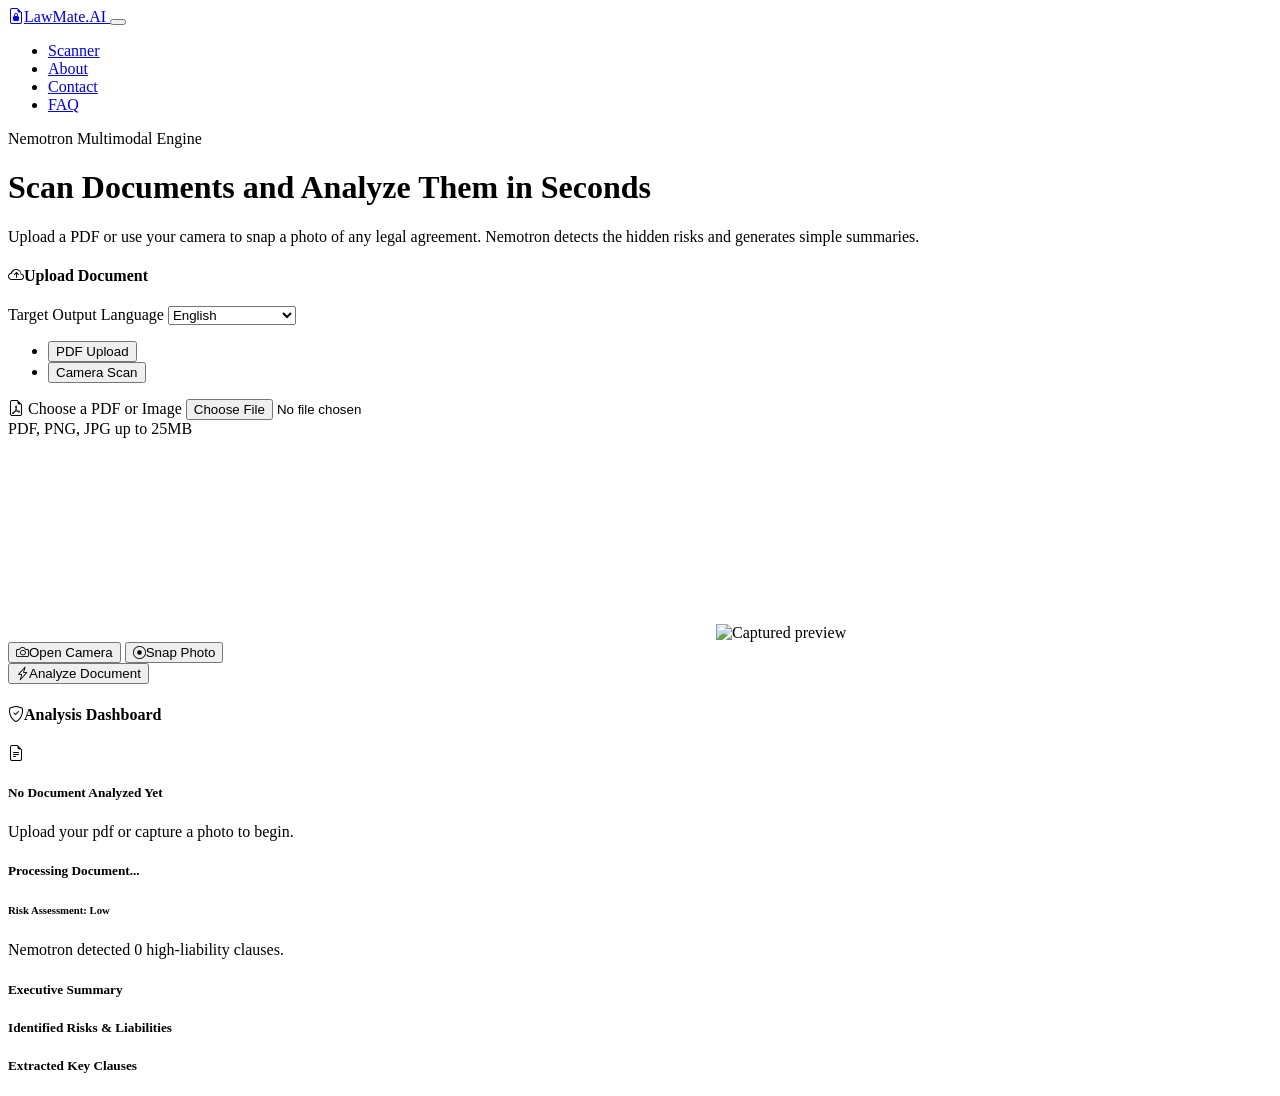
==== index.html @ ea6164fe "Create index.html" ====
<!DOCTYPE html>
<html lang="en">
    <head>
        <meta charset="utf-8" />
        <meta name="viewport" content="width=device-width, initial-scale=1, shrink-to-fit=no" />
        <meta name="description" content="Legal Document Scanner and Analyser" />
        <title>LawMate.AI</title>
        <link rel="icon" type="image/x-icon" href="assets/favicon.ico" />
        <link href="https://cdn.jsdelivr.net/npm/bootstrap-icons@1.11.0/font/bootstrap-icons.css" rel="stylesheet" />
        <link href="css/styles.css" rel="stylesheet" />
    </head>
    <body class="d-flex flex-column h-100 bg-light">
        <main class="flex-shrink-0">
            <!-- Navigation-->
            <nav class="navbar navbar-expand-lg navbar-dark bg-black shadow-sm">
                <div class="container px-4 px-lg-5">
                    <a class="navbar-brand fw-bold" href="index.html">
                        <i class="bi bi-file-earmark-lock2 text-primary me-2"></i>LawMate.AI
                    </a>
                    <button class="navbar-toggler" type="button" data-bs-toggle="collapse" data-bs-target="#navbarSupportedContent" aria-controls="navbarSupportedContent" aria-expanded="false" aria-label="Toggle navigation">
                        <span class="navbar-toggler-icon"></span>
                    </button>
                    <div class="collapse navbar-collapse" id="navbarSupportedContent">
                        <ul class="navbar-nav ms-auto mb-2 mb-lg-0">
                            <li class="nav-item"><a class="nav-link active" href="index.html">Scanner</a></li>
                            <li class="nav-item"><a class="nav-link" href="about.html">About</a></li>
                            <li class="nav-item"><a class="nav-link" href="contact.html">Contact</a></li>
                            <li class="nav-item"><a class="nav-link" href="faq.html">FAQ</a></li>
                        </ul>
                    </div>
                </div>
            </nav>

            <!-- Header-->
            <header class="bg-black py-5 text-white">
                <div class="container px-4 px-lg-5">
                    <div class="row gx-5 align-items-center justify-content-center">
                        <div class="col-lg-8 text-center">
                            <span class="badge bg-primary px-3 py-2 rounded-pill mb-3 text-dark fw-bold">Nemotron Multimodal Engine</span>
                            <h1 class="display-5 fw-bolder mb-3">Scan Documents and Analyze Them in Seconds</h1>
                            <p class="lead text-white-50 mb-4">Upload a PDF or use your camera to snap a photo of any legal agreement. Nemotron detects the hidden risks and generates simple summaries.</p>
                        </div>
                    </div>
                </div>
            </header>

            <!-- Scanner Workstation Section-->
            <section class="py-5" id="scanner-section">
                <div class="container px-4 px-lg-5">
                    <div class="row g-4">
                        <!-- Left Column: Input Form -->
                        <div class="col-lg-5">
                            <div class="card border-0 shadow-sm rounded-4 p-4 h-100">
                                <h4 class="fw-bold mb-3"><i class="bi bi-cloud-arrow-up text-primary me-2"></i>Upload Document</h4>

                                <form id="documentForm">
                                    <!-- Language Picker -->
                                    <div class="mb-3">
                                        <label for="languageSelect" class="form-label fw-semibold">Target Output Language</label>
                                        <select class="form-select" id="languageSelect">
                                            <option value="en" selected>English</option>
                                            <option value="hi">हिंदी (Hindi)</option>
                                            <option value="fr">Français (French)</option>
                                        </select>
                                    </div>

                                    <!-- Upload Options Tabs -->
                                    <ul class="nav nav-pills nav-fill mb-3" id="inputTab" role="tablist">
                                        <li class="nav-item" role="presentation">
                                            <button class="nav-link active py-2" id="pdf-tab" data-bs-toggle="tab" data-bs-target="#pdf-tab-pane" type="button" role="tab">PDF Upload</button>
                                        </li>
                                        <li class="nav-item" role="presentation">
                                            <button class="nav-link py-2" id="camera-tab" data-bs-toggle="tab" data-bs-target="#camera-tab-pane" type="button" role="tab">Camera Scan</button>
                                        </li>
                                    </ul>

                                    <div class="tab-content" id="inputTabContent">
                                        <!-- PDF Pane -->
                                        <div class="tab-pane fade show active" id="pdf-tab-pane" role="tabpanel">
                                            <div class="p-4 border border-2 border-dashed rounded-3 text-center mb-3">
                                                <i class="bi bi-file-earmark-pdf fs-1 text-muted"></i>
                                                <label class="form-label d-block mt-2 mb-1 fw-bold" for="fileInput">Choose a PDF or Image</label>
                                                <input class="form-control" type="file" id="fileInput" accept="application/pdf,image/*" />
                                                <div class="form-text">PDF, PNG, JPG up to 25MB</div>
                                            </div>
                                        </div>

                                        <!-- Camera Pane Made Using Gemini -->
                                        <div class="tab-pane fade text-center" id="camera-tab-pane" role="tabpanel">
                                            <video id="cameraStream" class="w-100 rounded-3 bg-dark mb-2 d-none" autoplay playsinline style="height: 200px; object-fit: cover;"></video>
                                            <canvas id="cameraCanvas" class="d-none"></canvas>
                                            <img id="capturedImage" class="img-fluid rounded-3 mb-2 d-none" style="max-height: 200px;" alt="Captured preview" />
                                            <div class="d-flex gap-2 justify-content-center mb-3">
                                                <button type="button" class="btn btn-sm btn-outline-dark" id="btnStartCamera">
                                                    <i class="bi bi-camera me-1"></i>Open Camera
                                                </button>
                                                <button type="button" class="btn btn-sm btn-primary d-none" id="btnCapturePhoto">
                                                    <i class="bi bi-record-circle me-1"></i>Snap Photo
                                                </button>
                                            </div>
                                        </div>
                                    </div>

                                    <!-- Submit Button -->
                                    <button class="btn btn-primary w-100 py-2 fw-semibold" id="btnAnalyze" type="submit">
                                        <i class="bi bi-lightning-charge me-1"></i>Analyze Document
                                    </button>
                                </form>
                            </div>
                        </div>

                        <!-- Right Column: Results Dashboard -->
                        <div class="col-lg-7">
                            <div class="card border-0 shadow-sm rounded-4 p-4 h-100" id="resultsContainer">
                                <h4 class="fw-bold mb-3"><i class="bi bi-shield-check text-primary me-2"></i>Analysis Dashboard</h4>

                                <!-- Empty State -->
                                <div id="emptyState" class="text-center my-auto py-5 text-muted">
                                    <i class="bi bi-file-earmark-text fs-1 mb-2"></i>
                                    <h5>No Document Analyzed Yet</h5>
                                    <p class="small">Upload your pdf or capture a photo to begin.</p>
                                </div>

                                <!-- Loading Spinner -->
                                <div id="loadingState" class="text-center my-auto py-5 d-none">
                                    <div class="spinner-border text-primary mb-3" role="status"></div>
                                    <h5 class="fw-bold">Processing Document...</h5>
                                </div>

                                <!-- Dynamic Report - Currently Hardcoded for a demonstration, need to setup with backend -->
                                <div id="analysisContent" class="d-none">
                                    <!-- Risk Score Alert -->
                                    <div id="riskBanner" class="alert d-flex align-items-center mb-4 rounded-3" role="alert">
                                        <i class="bi fs-3 me-3" id="riskIcon"></i>
                                        <div>
                                            <h6 class="alert-heading fw-bold mb-0" id="riskLevel">Risk Assessment: Low</h6>
                                            <span class="small" id="riskSummaryText">Nemotron detected 0 high-liability clauses.</span>
                                        </div>
                                    </div>

                                    <!-- Summary -->
                                    <div class="mb-4">
                                        <h5 class="fw-bold border-bottom pb-2">Executive Summary</h5>
                                        <p id="summaryText" class="text-muted"></p>
                                    </div>

                                    <!-- Identified Risks -->
                                    <div class="mb-4">
                                        <h5 class="fw-bold border-bottom pb-2 text-danger">Identified Risks &amp; Liabilities</h5>
                                        <ul class="list-group list-group-flush" id="risksList"></ul>
                                    </div>

                                    <!-- Key Clauses -->
                                    <div>
                                        <h5 class="fw-bold border-bottom pb-2">Extracted Key Clauses</h5>
                                        <ul class="list-group list-group-flush" id="clausesList"></ul>
                                    </div>
                                </div>
                            </div>
                        </div>
                    </div>
                </div>
            </section>
        </main>

        <!-- Bootstrap Bundle JS -->
        <script src="https://cdn.jsdelivr.net/npm/bootstrap@5.2.3/dist/js/bootstrap.bundle.min.js"></script>
        <!-- Application Logic -->
        <script src="js/scripts.js"></script>
    </body>
</html>
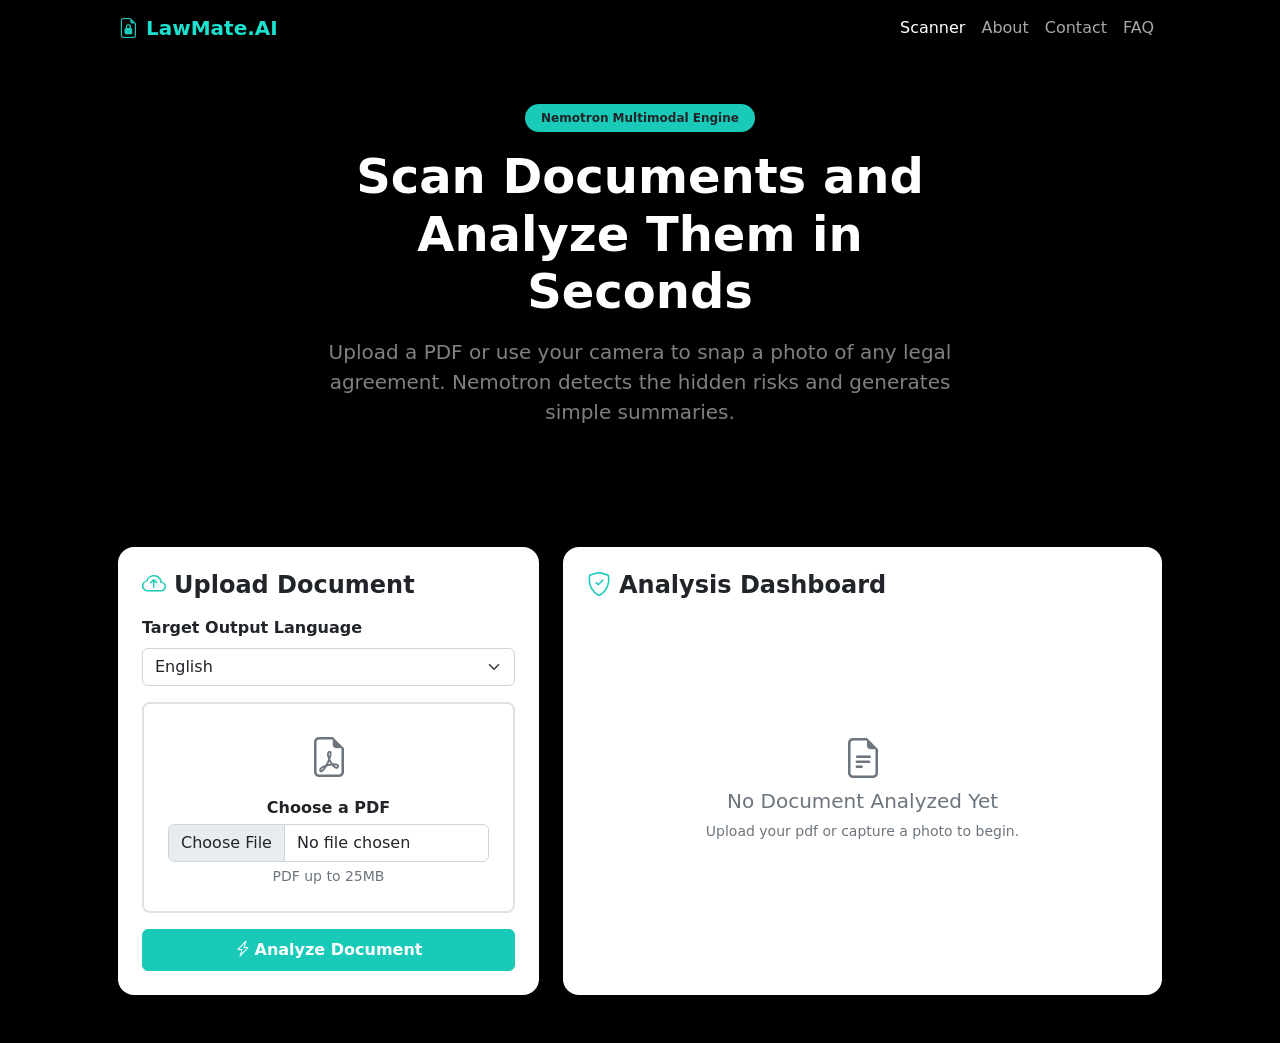
==== commit 829d68ed: "UI update" ====
--- a/index.html
+++ b/index.html
@@ -3,13 +3,12 @@
     <head>
         <meta charset="utf-8" />
         <meta name="viewport" content="width=device-width, initial-scale=1, shrink-to-fit=no" />
-        <meta name="description" content="Legal Document Scanner and Analyser" />
         <title>LawMate.AI</title>
         <link rel="icon" type="image/x-icon" href="assets/favicon.ico" />
         <link href="https://cdn.jsdelivr.net/npm/bootstrap-icons@1.11.0/font/bootstrap-icons.css" rel="stylesheet" />
         <link href="css/styles.css" rel="stylesheet" />
     </head>
-    <body class="d-flex flex-column h-100 bg-light">
+    <body class="d-flex flex-column h-100 bg-black">
         <main class="flex-shrink-0">
             <!-- Navigation-->
             <nav class="navbar navbar-expand-lg navbar-dark bg-black shadow-sm">
@@ -63,40 +62,14 @@
                                             <option value="fr">Français (French)</option>
                                         </select>
                                     </div>
-
-                                    <!-- Upload Options Tabs -->
-                                    <ul class="nav nav-pills nav-fill mb-3" id="inputTab" role="tablist">
-                                        <li class="nav-item" role="presentation">
-                                            <button class="nav-link active py-2" id="pdf-tab" data-bs-toggle="tab" data-bs-target="#pdf-tab-pane" type="button" role="tab">PDF Upload</button>
-                                        </li>
-                                        <li class="nav-item" role="presentation">
-                                            <button class="nav-link py-2" id="camera-tab" data-bs-toggle="tab" data-bs-target="#camera-tab-pane" type="button" role="tab">Camera Scan</button>
-                                        </li>
-                                    </ul>
-
                                     <div class="tab-content" id="inputTabContent">
                                         <!-- PDF Pane -->
                                         <div class="tab-pane fade show active" id="pdf-tab-pane" role="tabpanel">
                                             <div class="p-4 border border-2 border-dashed rounded-3 text-center mb-3">
                                                 <i class="bi bi-file-earmark-pdf fs-1 text-muted"></i>
-                                                <label class="form-label d-block mt-2 mb-1 fw-bold" for="fileInput">Choose a PDF or Image</label>
+                                                <label class="form-label d-block mt-2 mb-1 fw-bold" for="fileInput">Choose a PDF</label>
                                                 <input class="form-control" type="file" id="fileInput" accept="application/pdf,image/*" />
-                                                <div class="form-text">PDF, PNG, JPG up to 25MB</div>
-                                            </div>
-                                        </div>
-
-                                        <!-- Camera Pane Made Using Gemini -->
-                                        <div class="tab-pane fade text-center" id="camera-tab-pane" role="tabpanel">
-                                            <video id="cameraStream" class="w-100 rounded-3 bg-dark mb-2 d-none" autoplay playsinline style="height: 200px; object-fit: cover;"></video>
-                                            <canvas id="cameraCanvas" class="d-none"></canvas>
-                                            <img id="capturedImage" class="img-fluid rounded-3 mb-2 d-none" style="max-height: 200px;" alt="Captured preview" />
-                                            <div class="d-flex gap-2 justify-content-center mb-3">
-                                                <button type="button" class="btn btn-sm btn-outline-dark" id="btnStartCamera">
-                                                    <i class="bi bi-camera me-1"></i>Open Camera
-                                                </button>
-                                                <button type="button" class="btn btn-sm btn-primary d-none" id="btnCapturePhoto">
-                                                    <i class="bi bi-record-circle me-1"></i>Snap Photo
-                                                </button>
+                                                <div class="form-text">PDF up to 25MB</div>
                                             </div>
                                         </div>
                                     </div>
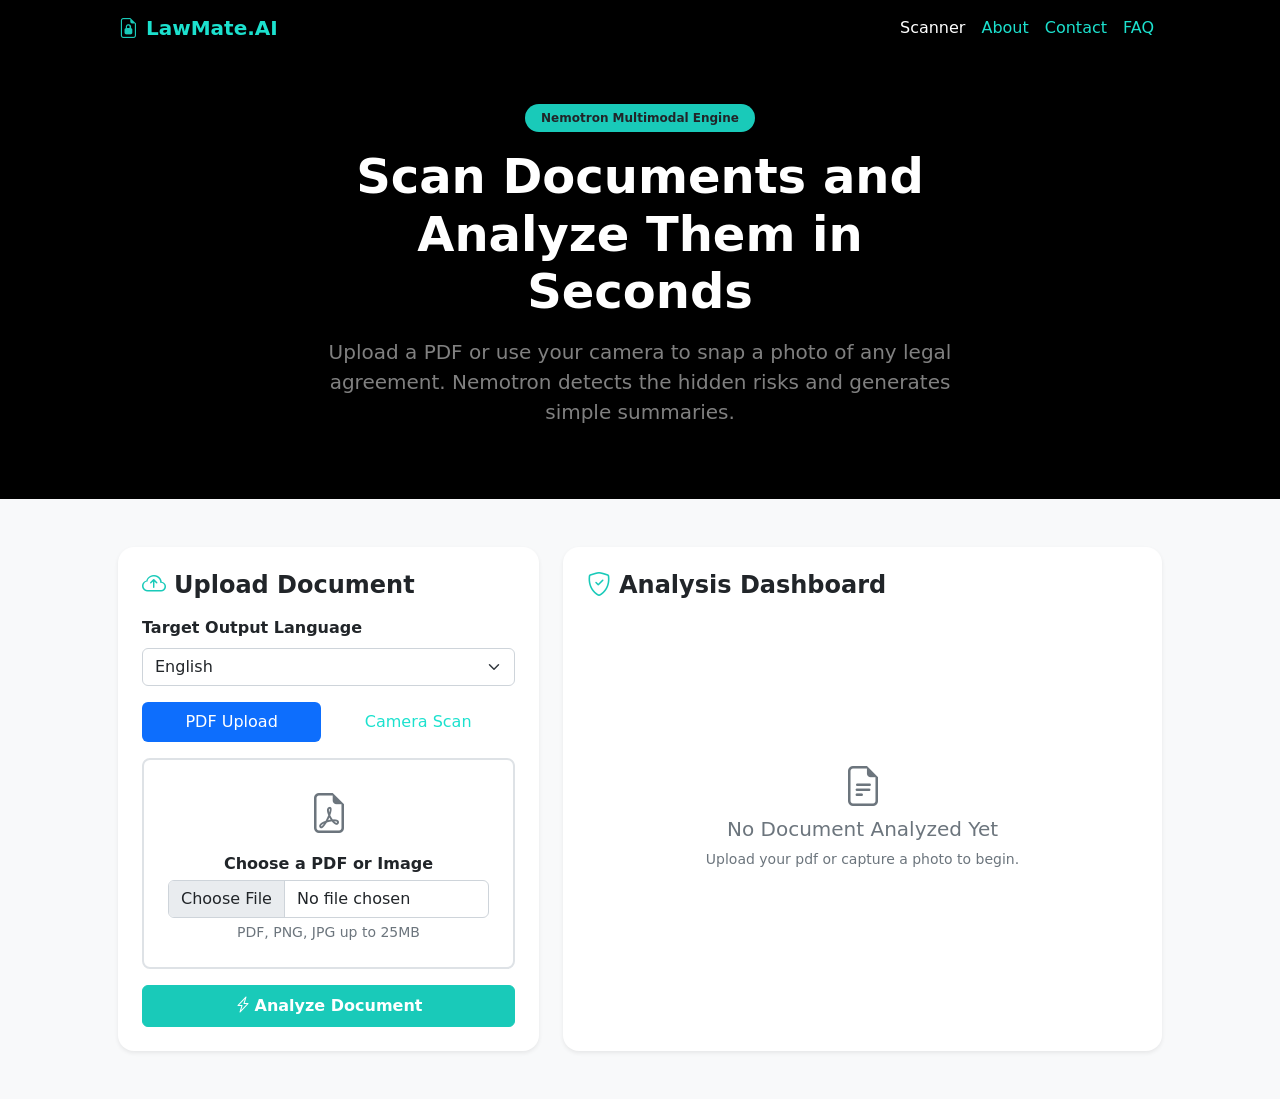
==== commit a7fa00ab: "final" ====
--- a/index.html
+++ b/index.html
@@ -3,12 +3,13 @@
     <head>
         <meta charset="utf-8" />
         <meta name="viewport" content="width=device-width, initial-scale=1, shrink-to-fit=no" />
+        <meta name="description" content="Legal Document Scanner and Analyser" />
         <title>LawMate.AI</title>
         <link rel="icon" type="image/x-icon" href="assets/favicon.ico" />
         <link href="https://cdn.jsdelivr.net/npm/bootstrap-icons@1.11.0/font/bootstrap-icons.css" rel="stylesheet" />
         <link href="css/styles.css" rel="stylesheet" />
     </head>
-    <body class="d-flex flex-column h-100 bg-black">
+    <body class="d-flex flex-column h-100 bg-light">
         <main class="flex-shrink-0">
             <!-- Navigation-->
             <nav class="navbar navbar-expand-lg navbar-dark bg-black shadow-sm">
@@ -62,14 +63,40 @@
                                             <option value="fr">Français (French)</option>
                                         </select>
                                     </div>
+
+                                    <!-- Upload Options Tabs -->
+                                    <ul class="nav nav-pills nav-fill mb-3" id="inputTab" role="tablist">
+                                        <li class="nav-item" role="presentation">
+                                            <button class="nav-link active py-2" id="pdf-tab" data-bs-toggle="tab" data-bs-target="#pdf-tab-pane" type="button" role="tab">PDF Upload</button>
+                                        </li>
+                                        <li class="nav-item" role="presentation">
+                                            <button class="nav-link py-2" id="camera-tab" data-bs-toggle="tab" data-bs-target="#camera-tab-pane" type="button" role="tab">Camera Scan</button>
+                                        </li>
+                                    </ul>
+
                                     <div class="tab-content" id="inputTabContent">
                                         <!-- PDF Pane -->
                                         <div class="tab-pane fade show active" id="pdf-tab-pane" role="tabpanel">
                                             <div class="p-4 border border-2 border-dashed rounded-3 text-center mb-3">
                                                 <i class="bi bi-file-earmark-pdf fs-1 text-muted"></i>
-                                                <label class="form-label d-block mt-2 mb-1 fw-bold" for="fileInput">Choose a PDF</label>
+                                                <label class="form-label d-block mt-2 mb-1 fw-bold" for="fileInput">Choose a PDF or Image</label>
                                                 <input class="form-control" type="file" id="fileInput" accept="application/pdf,image/*" />
-                                                <div class="form-text">PDF up to 25MB</div>
+                                                <div class="form-text">PDF, PNG, JPG up to 25MB</div>
+                                            </div>
+                                        </div>
+
+                                        <!-- Camera Pane Made Using Gemini -->
+                                        <div class="tab-pane fade text-center" id="camera-tab-pane" role="tabpanel">
+                                            <video id="cameraStream" class="w-100 rounded-3 bg-dark mb-2 d-none" autoplay playsinline style="height: 200px; object-fit: cover;"></video>
+                                            <canvas id="cameraCanvas" class="d-none"></canvas>
+                                            <img id="capturedImage" class="img-fluid rounded-3 mb-2 d-none" style="max-height: 200px;" alt="Captured preview" />
+                                            <div class="d-flex gap-2 justify-content-center mb-3">
+                                                <button type="button" class="btn btn-sm btn-outline-dark" id="btnStartCamera">
+                                                    <i class="bi bi-camera me-1"></i>Open Camera
+                                                </button>
+                                                <button type="button" class="btn btn-sm btn-primary d-none" id="btnCapturePhoto">
+                                                    <i class="bi bi-record-circle me-1"></i>Snap Photo
+                                                </button>
                                             </div>
                                         </div>
                                     </div>
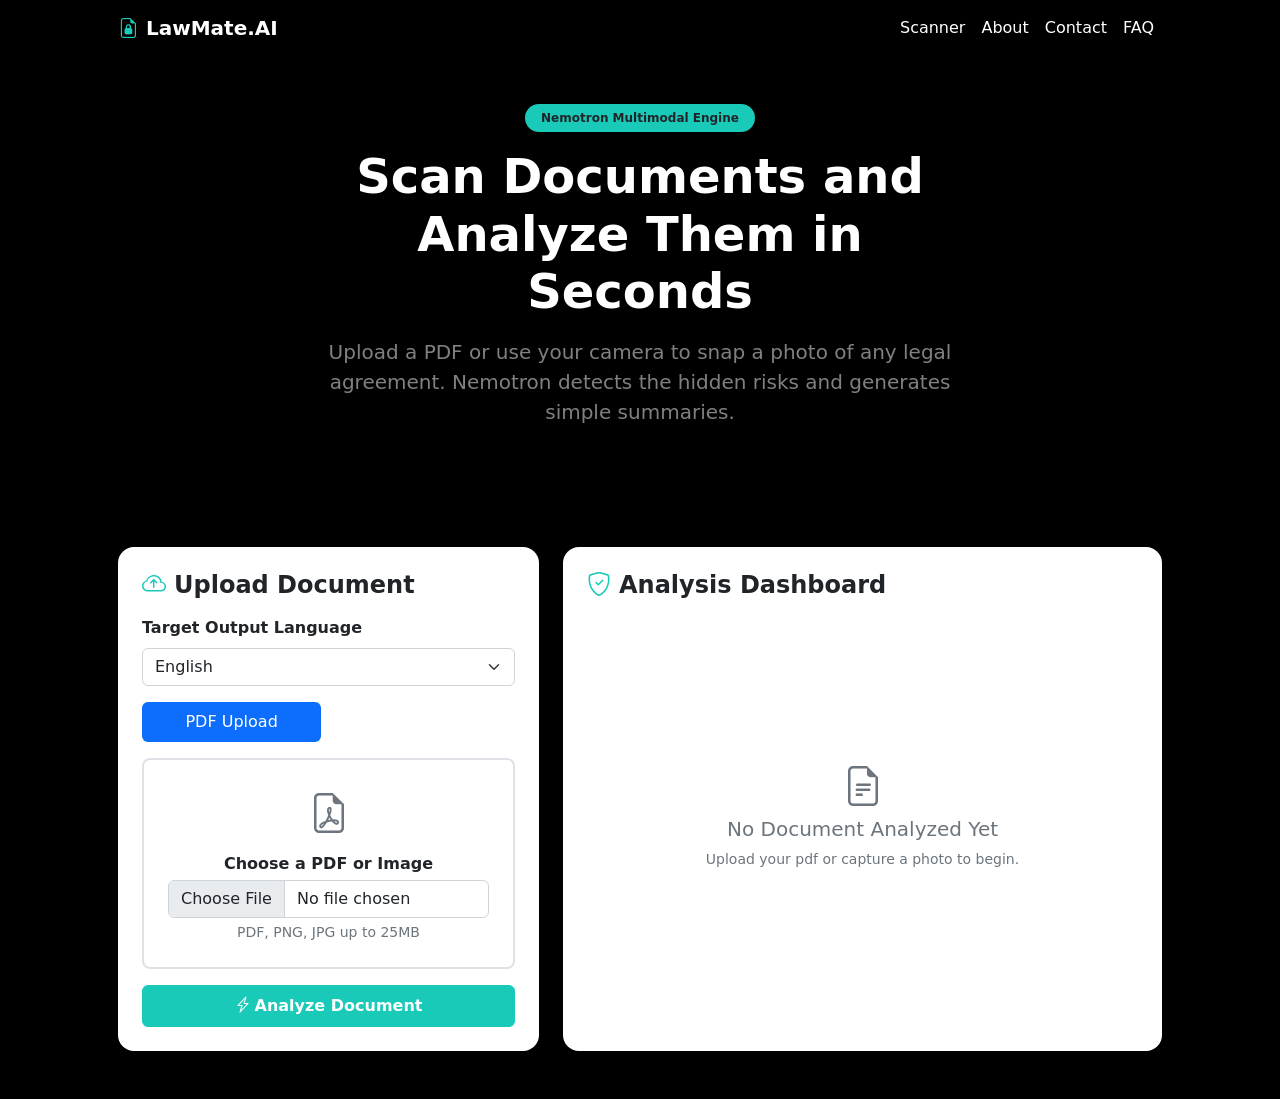
==== commit 396bdb07: "final CSS changes" ====
--- a/index.html
+++ b/index.html
@@ -9,7 +9,7 @@
         <link href="https://cdn.jsdelivr.net/npm/bootstrap-icons@1.11.0/font/bootstrap-icons.css" rel="stylesheet" />
         <link href="css/styles.css" rel="stylesheet" />
     </head>
-    <body class="d-flex flex-column h-100 bg-light">
+    <body class="d-flex flex-column h-100 bg-black">
         <main class="flex-shrink-0">
             <!-- Navigation-->
             <nav class="navbar navbar-expand-lg navbar-dark bg-black shadow-sm">
--- a/css/styles.css
+++ b/css/styles.css
@@ -0,0 +1,10836 @@
+@charset "UTF-8";
+
+:root {
+  --bs-blue: #0d6efd;
+  --bs-indigo: #6610f2;
+  --bs-purple: #6f42c1;
+  --bs-pink: #d63384;
+  --bs-red: #dc3545;
+  --bs-orange: #fd7e14;
+  --bs-yellow: #ffc107;
+  --bs-green: #198754;
+  --bs-teal: #20c997;
+  --bs-cyan: #0dcaf0;
+  --bs-black: #000;
+  --bs-white: #fff;
+  --bs-gray: #6c757d;
+  --bs-gray-dark: #343a40;
+  --bs-gray-100: #f8f9fa;
+  --bs-gray-200: #e9ecef;
+  --bs-gray-300: #dee2e6;
+  --bs-gray-400: #ced4da;
+  --bs-gray-500: #adb5bd;
+  --bs-gray-600: #6c757d;
+  --bs-gray-700: #495057;
+  --bs-gray-800: #343a40;
+  --bs-gray-900: #212529;
+  --bs-primary: #0d6efd;
+  --bs-secondary: #6c757d;
+  --bs-success: #198754;
+  --bs-info: #0dcaf0;
+  --bs-warning: #ffc107;
+  --bs-danger: #dc3545;
+  --bs-light: #f8f9fa;
+  --bs-dark: #212529;
+  --bs-primary-rgb: 13, 110, 253;
+  --bs-secondary-rgb: 108, 117, 125;
+  --bs-success-rgb: 25, 135, 84;
+  --bs-info-rgb: 13, 202, 240;
+  --bs-warning-rgb: 255, 193, 7;
+  --bs-danger-rgb: 220, 53, 69;
+  --bs-light-rgb: 248, 249, 250;
+  --bs-dark-rgb: 33, 37, 41;
+  --bs-white-rgb: 255, 255, 255;
+  --bs-black-rgb: 0, 0, 0;
+  --bs-body-color-rgb: 33, 37, 41;
+  --bs-body-bg-rgb: 255, 255, 255;
+  --bs-font-sans-serif: system-ui, -apple-system, "Segoe UI", Roboto, "Helvetica Neue", "Noto Sans", "Liberation Sans", Arial, sans-serif, "Apple Color Emoji", "Segoe UI Emoji", "Segoe UI Symbol", "Noto Color Emoji";
+  --bs-font-monospace: SFMono-Regular, Menlo, Monaco, Consolas, "Liberation Mono", "Courier New", monospace;
+  --bs-gradient: linear-gradient(180deg, rgba(255, 255, 255, 0.15), rgba(255, 255, 255, 0));
+  --bs-body-font-family: var(--bs-font-sans-serif);
+  --bs-body-font-size: 1rem;
+  --bs-body-font-weight: 400;
+  --bs-body-line-height: 1.5;
+  --bs-body-color: #212529;
+  --bs-body-bg: #fff;
+  --bs-border-width: 1px;
+  --bs-border-style: solid;
+  --bs-border-color: #dee2e6;
+  --bs-border-color-translucent: rgba(0, 0, 0, 0.175);
+  --bs-border-radius: 0.375rem;
+  --bs-border-radius-sm: 0.25rem;
+  --bs-border-radius-lg: 0.5rem;
+  --bs-border-radius-xl: 1rem;
+  --bs-border-radius-2xl: 2rem;
+  --bs-border-radius-pill: 50rem;
+  --bs-link-color: #1CE1CE;
+  --bs-link-hover-color: #1CE1CE;
+  --bs-code-color: #d63384;
+  --bs-highlight-bg: #fff3cd;
+}
+
+*,
+*::before,
+*::after {
+  box-sizing: border-box;
+}
+
+@media (prefers-reduced-motion: no-preference) {
+  :root {
+    scroll-behavior: smooth;
+  }
+}
+
+body {
+  margin: 0;
+  font-family: var(--bs-body-font-family);
+  font-size: var(--bs-body-font-size);
+  font-weight: var(--bs-body-font-weight);
+  line-height: var(--bs-body-line-height);
+  color: var(--bs-body-color);
+  text-align: var(--bs-body-text-align);
+  background-color: var(--bs-body-bg);
+  -webkit-text-size-adjust: 100%;
+  -webkit-tap-highlight-color: rgba(0, 0, 0, 0);
+}
+
+hr {
+  margin: 1rem 0;
+  color: inherit;
+  border: 0;
+  border-top: 1px solid;
+  opacity: 0.25;
+}
+
+h6, .h6, h5, .h5, h4, .h4, h3, .h3, h2, .h2, h1, .h1 {
+  margin-top: 0;
+  margin-bottom: 0.5rem;
+  font-weight: 500;
+  line-height: 1.2;
+}
+
+h1, .h1 {
+  font-size: calc(1.375rem + 1.5vw);
+}
+@media (min-width: 1200px) {
+  h1, .h1 {
+    font-size: 2.5rem;
+  }
+}
+
+h2, .h2 {
+  font-size: calc(1.325rem + 0.9vw);
+}
+@media (min-width: 1200px) {
+  h2, .h2 {
+    font-size: 2rem;
+  }
+}
+
+h3, .h3 {
+  font-size: calc(1.3rem + 0.6vw);
+}
+@media (min-width: 1200px) {
+  h3, .h3 {
+    font-size: 1.75rem;
+  }
+}
+
+h4, .h4 {
+  font-size: calc(1.275rem + 0.3vw);
+}
+@media (min-width: 1200px) {
+  h4, .h4 {
+    font-size: 1.5rem;
+  }
+}
+
+h5, .h5 {
+  font-size: 1.25rem;
+}
+
+h6, .h6 {
+  font-size: 1rem;
+}
+
+p {
+  margin-top: 0;
+  margin-bottom: 1rem;
+}
+
+abbr[title] {
+  -webkit-text-decoration: underline dotted;
+          text-decoration: underline dotted;
+  cursor: help;
+  -webkit-text-decoration-skip-ink: none;
+          text-decoration-skip-ink: none;
+}
+
+address {
+  margin-bottom: 1rem;
+  font-style: normal;
+  line-height: inherit;
+}
+
+ol,
+ul {
+  padding-left: 2rem;
+}
+
+ol,
+ul,
+dl {
+  margin-top: 0;
+  margin-bottom: 1rem;
+}
+
+ol ol,
+ul ul,
+ol ul,
+ul ol {
+  margin-bottom: 0;
+}
+
+dt {
+  font-weight: 700;
+}
+
+dd {
+  margin-bottom: 0.5rem;
+  margin-left: 0;
+}
+
+blockquote {
+  margin: 0 0 1rem;
+}
+
+b,
+strong {
+  font-weight: bolder;
+}
+
+small, .small {
+  font-size: 0.875em;
+}
+
+mark, .mark {
+  padding: 0.1875em;
+  background-color: var(--bs-highlight-bg);
+}
+
+sub,
+sup {
+  position: relative;
+  font-size: 0.75em;
+  line-height: 0;
+  vertical-align: baseline;
+}
+
+sub {
+  bottom: -0.25em;
+}
+
+sup {
+  top: -0.5em;
+}
+
+a {
+  color: var(--bs-link-color);
+  text-decoration: underline;
+}
+a:hover {
+  color: var(--bs-link-hover-color);
+}
+
+a:not([href]):not([class]), a:not([href]):not([class]):hover {
+  color: inherit;
+  text-decoration: none;
+}
+
+pre,
+code,
+kbd,
+samp {
+  font-family: var(--bs-font-monospace);
+  font-size: 1em;
+}
+
+pre {
+  display: block;
+  margin-top: 0;
+  margin-bottom: 1rem;
+  overflow: auto;
+  font-size: 0.875em;
+}
+pre code {
+  font-size: inherit;
+  color: inherit;
+  word-break: normal;
+}
+
+code {
+  font-size: 0.875em;
+  color: var(--bs-code-color);
+  word-wrap: break-word;
+}
+a > code {
+  color: inherit;
+}
+
+kbd {
+  padding: 0.1875rem 0.375rem;
+  font-size: 0.875em;
+  color: var(--bs-body-bg);
+  background-color: var(--bs-body-color);
+  border-radius: 0.25rem;
+}
+kbd kbd {
+  padding: 0;
+  font-size: 1em;
+}
+
+figure {
+  margin: 0 0 1rem;
+}
+
+img,
+svg {
+  vertical-align: middle;
+}
+
+table {
+  caption-side: bottom;
+  border-collapse: collapse;
+}
+
+caption {
+  padding-top: 0.5rem;
+  padding-bottom: 0.5rem;
+  color: #6c757d;
+  text-align: left;
+}
+
+th {
+  text-align: inherit;
+  text-align: -webkit-match-parent;
+}
+
+thead,
+tbody,
+tfoot,
+tr,
+td,
+th {
+  border-color: inherit;
+  border-style: solid;
+  border-width: 0;
+}
+
+label {
+  display: inline-block;
+}
+
+button {
+  border-radius: 0;
+}
+
+button:focus:not(:focus-visible) {
+  outline: 0;
+}
+
+input,
+button,
+select,
+optgroup,
+textarea {
+  margin: 0;
+  font-family: inherit;
+  font-size: inherit;
+  line-height: inherit;
+}
+
+button,
+select {
+  text-transform: none;
+}
+
+[role=button] {
+  cursor: pointer;
+}
+
+select {
+  word-wrap: normal;
+}
+select:disabled {
+  opacity: 1;
+}
+
+[list]:not([type=date]):not([type=datetime-local]):not([type=month]):not([type=week]):not([type=time])::-webkit-calendar-picker-indicator {
+  display: none !important;
+}
+
+button,
+[type=button],
+[type=reset],
+[type=submit] {
+  -webkit-appearance: button;
+}
+button:not(:disabled),
+[type=button]:not(:disabled),
+[type=reset]:not(:disabled),
+[type=submit]:not(:disabled) {
+  cursor: pointer;
+}
+
+::-moz-focus-inner {
+  padding: 0;
+  border-style: none;
+}
+
+textarea {
+  resize: vertical;
+}
+
+fieldset {
+  min-width: 0;
+  padding: 0;
+  margin: 0;
+  border: 0;
+}
+
+legend {
+  float: left;
+  width: 100%;
+  padding: 0;
+  margin-bottom: 0.5rem;
+  font-size: calc(1.275rem + 0.3vw);
+  line-height: inherit;
+}
+@media (min-width: 1200px) {
+  legend {
+    font-size: 1.5rem;
+  }
+}
+legend + * {
+  clear: left;
+}
+
+::-webkit-datetime-edit-fields-wrapper,
+::-webkit-datetime-edit-text,
+::-webkit-datetime-edit-minute,
+::-webkit-datetime-edit-hour-field,
+::-webkit-datetime-edit-day-field,
+::-webkit-datetime-edit-month-field,
+::-webkit-datetime-edit-year-field {
+  padding: 0;
+}
+
+::-webkit-inner-spin-button {
+  height: auto;
+}
+
+[type=search] {
+  outline-offset: -2px;
+  -webkit-appearance: textfield;
+}
+
+/* rtl:raw:
+[type="tel"],
+[type="url"],
+[type="email"],
+[type="number"] {
+  direction: ltr;
+}
+*/
+::-webkit-search-decoration {
+  -webkit-appearance: none;
+}
+
+::-webkit-color-swatch-wrapper {
+  padding: 0;
+}
+
+::file-selector-button {
+  font: inherit;
+  -webkit-appearance: button;
+}
+
+output {
+  display: inline-block;
+}
+
+iframe {
+  border: 0;
+}
+
+summary {
+  display: list-item;
+  cursor: pointer;
+}
+
+progress {
+  vertical-align: baseline;
+}
+
+[hidden] {
+  display: none !important;
+}
+
+.lead {
+  font-size: 1.25rem;
+  font-weight: 300;
+}
+
+.display-1 {
+  font-size: calc(1.625rem + 4.5vw);
+  font-weight: 300;
+  line-height: 1.2;
+}
+@media (min-width: 1200px) {
+  .display-1 {
+    font-size: 5rem;
+  }
+}
+
+.display-2 {
+  font-size: calc(1.575rem + 3.9vw);
+  font-weight: 300;
+  line-height: 1.2;
+}
+@media (min-width: 1200px) {
+  .display-2 {
+    font-size: 4.5rem;
+  }
+}
+
+.display-3 {
+  font-size: calc(1.525rem + 3.3vw);
+  font-weight: 300;
+  line-height: 1.2;
+}
+@media (min-width: 1200px) {
+  .display-3 {
+    font-size: 4rem;
+  }
+}
+
+.display-4 {
+  font-size: calc(1.475rem + 2.7vw);
+  font-weight: 300;
+  line-height: 1.2;
+}
+@media (min-width: 1200px) {
+  .display-4 {
+    font-size: 3.5rem;
+  }
+}
+
+.display-5 {
+  font-size: calc(1.425rem + 2.1vw);
+  font-weight: 300;
+  line-height: 1.2;
+}
+@media (min-width: 1200px) {
+  .display-5 {
+    font-size: 3rem;
+  }
+}
+
+.display-6 {
+  font-size: calc(1.375rem + 1.5vw);
+  font-weight: 300;
+  line-height: 1.2;
+}
+@media (min-width: 1200px) {
+  .display-6 {
+    font-size: 2.5rem;
+  }
+}
+
+.list-unstyled {
+  padding-left: 0;
+  list-style: none;
+}
+
+.list-inline {
+  padding-left: 0;
+  list-style: none;
+}
+
+.list-inline-item {
+  display: inline-block;
+}
+.list-inline-item:not(:last-child) {
+  margin-right: 0.5rem;
+}
+
+.initialism {
+  font-size: 0.875em;
+  text-transform: uppercase;
+}
+
+.blockquote {
+  margin-bottom: 1rem;
+  font-size: 1.25rem;
+}
+.blockquote > :last-child {
+  margin-bottom: 0;
+}
+
+.blockquote-footer {
+  margin-top: -1rem;
+  margin-bottom: 1rem;
+  font-size: 0.875em;
+  color: #6c757d;
+}
+.blockquote-footer::before {
+  content: "— ";
+}
+
+.img-fluid {
+  max-width: 100%;
+  height: auto;
+}
+
+.img-thumbnail {
+  padding: 0.25rem;
+  background-color: #fff;
+  border: 1px solid var(--bs-border-color);
+  border-radius: 0.375rem;
+  max-width: 100%;
+  height: auto;
+}
+
+.figure {
+  display: inline-block;
+}
+
+.figure-img {
+  margin-bottom: 0.5rem;
+  line-height: 1;
+}
+
+.figure-caption {
+  font-size: 0.875em;
+  color: #6c757d;
+}
+
+.container,
+.container-fluid,
+.container-xxl,
+.container-xl,
+.container-lg,
+.container-md,
+.container-sm {
+  --bs-gutter-x: 1.5rem;
+  --bs-gutter-y: 0;
+  width: 100%;
+  padding-right: calc(var(--bs-gutter-x) * 0.5);
+  padding-left: calc(var(--bs-gutter-x) * 0.5);
+  margin-right: auto;
+  margin-left: auto;
+}
+
+@media (min-width: 576px) {
+  .container-sm, .container {
+    max-width: 540px;
+  }
+}
+@media (min-width: 768px) {
+  .container-md, .container-sm, .container {
+    max-width: 720px;
+  }
+}
+@media (min-width: 992px) {
+  .container-lg, .container-md, .container-sm, .container {
+    max-width: 960px;
+  }
+}
+@media (min-width: 1200px) {
+  .container-xl, .container-lg, .container-md, .container-sm, .container {
+    max-width: 1140px;
+  }
+}
+@media (min-width: 1400px) {
+  .container-xxl, .container-xl, .container-lg, .container-md, .container-sm, .container {
+    max-width: 1320px;
+  }
+}
+.row {
+  --bs-gutter-x: 1.5rem;
+  --bs-gutter-y: 0;
+  display: flex;
+  flex-wrap: wrap;
+  margin-top: calc(-1 * var(--bs-gutter-y));
+  margin-right: calc(-0.5 * var(--bs-gutter-x));
+  margin-left: calc(-0.5 * var(--bs-gutter-x));
+}
+.row > * {
+  flex-shrink: 0;
+  width: 100%;
+  max-width: 100%;
+  padding-right: calc(var(--bs-gutter-x) * 0.5);
+  padding-left: calc(var(--bs-gutter-x) * 0.5);
+  margin-top: var(--bs-gutter-y);
+}
+
+.col {
+  flex: 1 0 0%;
+}
+
+.row-cols-auto > * {
+  flex: 0 0 auto;
+  width: auto;
+}
+
+.row-cols-1 > * {
+  flex: 0 0 auto;
+  width: 100%;
+}
+
+.row-cols-2 > * {
+  flex: 0 0 auto;
+  width: 50%;
+}
+
+.row-cols-3 > * {
+  flex: 0 0 auto;
+  width: 33.3333333333%;
+}
+
+.row-cols-4 > * {
+  flex: 0 0 auto;
+  width: 25%;
+}
+
+.row-cols-5 > * {
+  flex: 0 0 auto;
+  width: 20%;
+}
+
+.row-cols-6 > * {
+  flex: 0 0 auto;
+  width: 16.6666666667%;
+}
+
+.col-auto {
+  flex: 0 0 auto;
+  width: auto;
+}
+
+.col-1 {
+  flex: 0 0 auto;
+  width: 8.33333333%;
+}
+
+.col-2 {
+  flex: 0 0 auto;
+  width: 16.66666667%;
+}
+
+.col-3 {
+  flex: 0 0 auto;
+  width: 25%;
+}
+
+.col-4 {
+  flex: 0 0 auto;
+  width: 33.33333333%;
+}
+
+.col-5 {
+  flex: 0 0 auto;
+  width: 41.66666667%;
+}
+
+.col-6 {
+  flex: 0 0 auto;
+  width: 50%;
+}
+
+.col-7 {
+  flex: 0 0 auto;
+  width: 58.33333333%;
+}
+
+.col-8 {
+  flex: 0 0 auto;
+  width: 66.66666667%;
+}
+
+.col-9 {
+  flex: 0 0 auto;
+  width: 75%;
+}
+
+.col-10 {
+  flex: 0 0 auto;
+  width: 83.33333333%;
+}
+
+.col-11 {
+  flex: 0 0 auto;
+  width: 91.66666667%;
+}
+
+.col-12 {
+  flex: 0 0 auto;
+  width: 100%;
+}
+
+.offset-1 {
+  margin-left: 8.33333333%;
+}
+
+.offset-2 {
+  margin-left: 16.66666667%;
+}
+
+.offset-3 {
+  margin-left: 25%;
+}
+
+.offset-4 {
+  margin-left: 33.33333333%;
+}
+
+.offset-5 {
+  margin-left: 41.66666667%;
+}
+
+.offset-6 {
+  margin-left: 50%;
+}
+
+.offset-7 {
+  margin-left: 58.33333333%;
+}
+
+.offset-8 {
+  margin-left: 66.66666667%;
+}
+
+.offset-9 {
+  margin-left: 75%;
+}
+
+.offset-10 {
+  margin-left: 83.33333333%;
+}
+
+.offset-11 {
+  margin-left: 91.66666667%;
+}
+
+.g-0,
+.gx-0 {
+  --bs-gutter-x: 0;
+}
+
+.g-0,
+.gy-0 {
+  --bs-gutter-y: 0;
+}
+
+.g-1,
+.gx-1 {
+  --bs-gutter-x: 0.25rem;
+}
+
+.g-1,
+.gy-1 {
+  --bs-gutter-y: 0.25rem;
+}
+
+.g-2,
+.gx-2 {
+  --bs-gutter-x: 0.5rem;
+}
+
+.g-2,
+.gy-2 {
+  --bs-gutter-y: 0.5rem;
+}
+
+.g-3,
+.gx-3 {
+  --bs-gutter-x: 1rem;
+}
+
+.g-3,
+.gy-3 {
+  --bs-gutter-y: 1rem;
+}
+
+.g-4,
+.gx-4 {
+  --bs-gutter-x: 1.5rem;
+}
+
+.g-4,
+.gy-4 {
+  --bs-gutter-y: 1.5rem;
+}
+
+.g-5,
+.gx-5 {
+  --bs-gutter-x: 3rem;
+}
+
+.g-5,
+.gy-5 {
+  --bs-gutter-y: 3rem;
+}
+
+@media (min-width: 576px) {
+  .col-sm {
+    flex: 1 0 0%;
+  }
+  .row-cols-sm-auto > * {
+    flex: 0 0 auto;
+    width: auto;
+  }
+  .row-cols-sm-1 > * {
+    flex: 0 0 auto;
+    width: 100%;
+  }
+  .row-cols-sm-2 > * {
+    flex: 0 0 auto;
+    width: 50%;
+  }
+  .row-cols-sm-3 > * {
+    flex: 0 0 auto;
+    width: 33.3333333333%;
+  }
+  .row-cols-sm-4 > * {
+    flex: 0 0 auto;
+    width: 25%;
+  }
+  .row-cols-sm-5 > * {
+    flex: 0 0 auto;
+    width: 20%;
+  }
+  .row-cols-sm-6 > * {
+    flex: 0 0 auto;
+    width: 16.6666666667%;
+  }
+  .col-sm-auto {
+    flex: 0 0 auto;
+    width: auto;
+  }
+  .col-sm-1 {
+    flex: 0 0 auto;
+    width: 8.33333333%;
+  }
+  .col-sm-2 {
+    flex: 0 0 auto;
+    width: 16.66666667%;
+  }
+  .col-sm-3 {
+    flex: 0 0 auto;
+    width: 25%;
+  }
+  .col-sm-4 {
+    flex: 0 0 auto;
+    width: 33.33333333%;
+  }
+  .col-sm-5 {
+    flex: 0 0 auto;
+    width: 41.66666667%;
+  }
+  .col-sm-6 {
+    flex: 0 0 auto;
+    width: 50%;
+  }
+  .col-sm-7 {
+    flex: 0 0 auto;
+    width: 58.33333333%;
+  }
+  .col-sm-8 {
+    flex: 0 0 auto;
+    width: 66.66666667%;
+  }
+  .col-sm-9 {
+    flex: 0 0 auto;
+    width: 75%;
+  }
+  .col-sm-10 {
+    flex: 0 0 auto;
+    width: 83.33333333%;
+  }
+  .col-sm-11 {
+    flex: 0 0 auto;
+    width: 91.66666667%;
+  }
+  .col-sm-12 {
+    flex: 0 0 auto;
+    width: 100%;
+  }
+  .offset-sm-0 {
+    margin-left: 0;
+  }
+  .offset-sm-1 {
+    margin-left: 8.33333333%;
+  }
+  .offset-sm-2 {
+    margin-left: 16.66666667%;
+  }
+  .offset-sm-3 {
+    margin-left: 25%;
+  }
+  .offset-sm-4 {
+    margin-left: 33.33333333%;
+  }
+  .offset-sm-5 {
+    margin-left: 41.66666667%;
+  }
+  .offset-sm-6 {
+    margin-left: 50%;
+  }
+  .offset-sm-7 {
+    margin-left: 58.33333333%;
+  }
+  .offset-sm-8 {
+    margin-left: 66.66666667%;
+  }
+  .offset-sm-9 {
+    margin-left: 75%;
+  }
+  .offset-sm-10 {
+    margin-left: 83.33333333%;
+  }
+  .offset-sm-11 {
+    margin-left: 91.66666667%;
+  }
+  .g-sm-0,
+  .gx-sm-0 {
+    --bs-gutter-x: 0;
+  }
+  .g-sm-0,
+  .gy-sm-0 {
+    --bs-gutter-y: 0;
+  }
+  .g-sm-1,
+  .gx-sm-1 {
+    --bs-gutter-x: 0.25rem;
+  }
+  .g-sm-1,
+  .gy-sm-1 {
+    --bs-gutter-y: 0.25rem;
+  }
+  .g-sm-2,
+  .gx-sm-2 {
+    --bs-gutter-x: 0.5rem;
+  }
+  .g-sm-2,
+  .gy-sm-2 {
+    --bs-gutter-y: 0.5rem;
+  }
+  .g-sm-3,
+  .gx-sm-3 {
+    --bs-gutter-x: 1rem;
+  }
+  .g-sm-3,
+  .gy-sm-3 {
+    --bs-gutter-y: 1rem;
+  }
+  .g-sm-4,
+  .gx-sm-4 {
+    --bs-gutter-x: 1.5rem;
+  }
+  .g-sm-4,
+  .gy-sm-4 {
+    --bs-gutter-y: 1.5rem;
+  }
+  .g-sm-5,
+  .gx-sm-5 {
+    --bs-gutter-x: 3rem;
+  }
+  .g-sm-5,
+  .gy-sm-5 {
+    --bs-gutter-y: 3rem;
+  }
+}
+@media (min-width: 768px) {
+  .col-md {
+    flex: 1 0 0%;
+  }
+  .row-cols-md-auto > * {
+    flex: 0 0 auto;
+    width: auto;
+  }
+  .row-cols-md-1 > * {
+    flex: 0 0 auto;
+    width: 100%;
+  }
+  .row-cols-md-2 > * {
+    flex: 0 0 auto;
+    width: 50%;
+  }
+  .row-cols-md-3 > * {
+    flex: 0 0 auto;
+    width: 33.3333333333%;
+  }
+  .row-cols-md-4 > * {
+    flex: 0 0 auto;
+    width: 25%;
+  }
+  .row-cols-md-5 > * {
+    flex: 0 0 auto;
+    width: 20%;
+  }
+  .row-cols-md-6 > * {
+    flex: 0 0 auto;
+    width: 16.6666666667%;
+  }
+  .col-md-auto {
+    flex: 0 0 auto;
+    width: auto;
+  }
+  .col-md-1 {
+    flex: 0 0 auto;
+    width: 8.33333333%;
+  }
+  .col-md-2 {
+    flex: 0 0 auto;
+    width: 16.66666667%;
+  }
+  .col-md-3 {
+    flex: 0 0 auto;
+    width: 25%;
+  }
+  .col-md-4 {
+    flex: 0 0 auto;
+    width: 33.33333333%;
+  }
+  .col-md-5 {
+    flex: 0 0 auto;
+    width: 41.66666667%;
+  }
+  .col-md-6 {
+    flex: 0 0 auto;
+    width: 50%;
+  }
+  .col-md-7 {
+    flex: 0 0 auto;
+    width: 58.33333333%;
+  }
+  .col-md-8 {
+    flex: 0 0 auto;
+    width: 66.66666667%;
+  }
+  .col-md-9 {
+    flex: 0 0 auto;
+    width: 75%;
+  }
+  .col-md-10 {
+    flex: 0 0 auto;
+    width: 83.33333333%;
+  }
+  .col-md-11 {
+    flex: 0 0 auto;
+    width: 91.66666667%;
+  }
+  .col-md-12 {
+    flex: 0 0 auto;
+    width: 100%;
+  }
+  .offset-md-0 {
+    margin-left: 0;
+  }
+  .offset-md-1 {
+    margin-left: 8.33333333%;
+  }
+  .offset-md-2 {
+    margin-left: 16.66666667%;
+  }
+  .offset-md-3 {
+    margin-left: 25%;
+  }
+  .offset-md-4 {
+    margin-left: 33.33333333%;
+  }
+  .offset-md-5 {
+    margin-left: 41.66666667%;
+  }
+  .offset-md-6 {
+    margin-left: 50%;
+  }
+  .offset-md-7 {
+    margin-left: 58.33333333%;
+  }
+  .offset-md-8 {
+    margin-left: 66.66666667%;
+  }
+  .offset-md-9 {
+    margin-left: 75%;
+  }
+  .offset-md-10 {
+    margin-left: 83.33333333%;
+  }
+  .offset-md-11 {
+    margin-left: 91.66666667%;
+  }
+  .g-md-0,
+  .gx-md-0 {
+    --bs-gutter-x: 0;
+  }
+  .g-md-0,
+  .gy-md-0 {
+    --bs-gutter-y: 0;
+  }
+  .g-md-1,
+  .gx-md-1 {
+    --bs-gutter-x: 0.25rem;
+  }
+  .g-md-1,
+  .gy-md-1 {
+    --bs-gutter-y: 0.25rem;
+  }
+  .g-md-2,
+  .gx-md-2 {
+    --bs-gutter-x: 0.5rem;
+  }
+  .g-md-2,
+  .gy-md-2 {
+    --bs-gutter-y: 0.5rem;
+  }
+  .g-md-3,
+  .gx-md-3 {
+    --bs-gutter-x: 1rem;
+  }
+  .g-md-3,
+  .gy-md-3 {
+    --bs-gutter-y: 1rem;
+  }
+  .g-md-4,
+  .gx-md-4 {
+    --bs-gutter-x: 1.5rem;
+  }
+  .g-md-4,
+  .gy-md-4 {
+    --bs-gutter-y: 1.5rem;
+  }
+  .g-md-5,
+  .gx-md-5 {
+    --bs-gutter-x: 3rem;
+  }
+  .g-md-5,
+  .gy-md-5 {
+    --bs-gutter-y: 3rem;
+  }
+}
+@media (min-width: 992px) {
+  .col-lg {
+    flex: 1 0 0%;
+  }
+  .row-cols-lg-auto > * {
+    flex: 0 0 auto;
+    width: auto;
+  }
+  .row-cols-lg-1 > * {
+    flex: 0 0 auto;
+    width: 100%;
+  }
+  .row-cols-lg-2 > * {
+    flex: 0 0 auto;
+    width: 50%;
+  }
+  .row-cols-lg-3 > * {
+    flex: 0 0 auto;
+    width: 33.3333333333%;
+  }
+  .row-cols-lg-4 > * {
+    flex: 0 0 auto;
+    width: 25%;
+  }
+  .row-cols-lg-5 > * {
+    flex: 0 0 auto;
+    width: 20%;
+  }
+  .row-cols-lg-6 > * {
+    flex: 0 0 auto;
+    width: 16.6666666667%;
+  }
+  .col-lg-auto {
+    flex: 0 0 auto;
+    width: auto;
+  }
+  .col-lg-1 {
+    flex: 0 0 auto;
+    width: 8.33333333%;
+  }
+  .col-lg-2 {
+    flex: 0 0 auto;
+    width: 16.66666667%;
+  }
+  .col-lg-3 {
+    flex: 0 0 auto;
+    width: 25%;
+  }
+  .col-lg-4 {
+    flex: 0 0 auto;
+    width: 33.33333333%;
+  }
+  .col-lg-5 {
+    flex: 0 0 auto;
+    width: 41.66666667%;
+  }
+  .col-lg-6 {
+    flex: 0 0 auto;
+    width: 50%;
+  }
+  .col-lg-7 {
+    flex: 0 0 auto;
+    width: 58.33333333%;
+  }
+  .col-lg-8 {
+    flex: 0 0 auto;
+    width: 66.66666667%;
+  }
+  .col-lg-9 {
+    flex: 0 0 auto;
+    width: 75%;
+  }
+  .col-lg-10 {
+    flex: 0 0 auto;
+    width: 83.33333333%;
+  }
+  .col-lg-11 {
+    flex: 0 0 auto;
+    width: 91.66666667%;
+  }
+  .col-lg-12 {
+    flex: 0 0 auto;
+    width: 100%;
+  }
+  .offset-lg-0 {
+    margin-left: 0;
+  }
+  .offset-lg-1 {
+    margin-left: 8.33333333%;
+  }
+  .offset-lg-2 {
+    margin-left: 16.66666667%;
+  }
+  .offset-lg-3 {
+    margin-left: 25%;
+  }
+  .offset-lg-4 {
+    margin-left: 33.33333333%;
+  }
+  .offset-lg-5 {
+    margin-left: 41.66666667%;
+  }
+  .offset-lg-6 {
+    margin-left: 50%;
+  }
+  .offset-lg-7 {
+    margin-left: 58.33333333%;
+  }
+  .offset-lg-8 {
+    margin-left: 66.66666667%;
+  }
+  .offset-lg-9 {
+    margin-left: 75%;
+  }
+  .offset-lg-10 {
+    margin-left: 83.33333333%;
+  }
+  .offset-lg-11 {
+    margin-left: 91.66666667%;
+  }
+  .g-lg-0,
+  .gx-lg-0 {
+    --bs-gutter-x: 0;
+  }
+  .g-lg-0,
+  .gy-lg-0 {
+    --bs-gutter-y: 0;
+  }
+  .g-lg-1,
+  .gx-lg-1 {
+    --bs-gutter-x: 0.25rem;
+  }
+  .g-lg-1,
+  .gy-lg-1 {
+    --bs-gutter-y: 0.25rem;
+  }
+  .g-lg-2,
+  .gx-lg-2 {
+    --bs-gutter-x: 0.5rem;
+  }
+  .g-lg-2,
+  .gy-lg-2 {
+    --bs-gutter-y: 0.5rem;
+  }
+  .g-lg-3,
+  .gx-lg-3 {
+    --bs-gutter-x: 1rem;
+  }
+  .g-lg-3,
+  .gy-lg-3 {
+    --bs-gutter-y: 1rem;
+  }
+  .g-lg-4,
+  .gx-lg-4 {
+    --bs-gutter-x: 1.5rem;
+  }
+  .g-lg-4,
+  .gy-lg-4 {
+    --bs-gutter-y: 1.5rem;
+  }
+  .g-lg-5,
+  .gx-lg-5 {
+    --bs-gutter-x: 3rem;
+  }
+  .g-lg-5,
+  .gy-lg-5 {
+    --bs-gutter-y: 3rem;
+  }
+}
+@media (min-width: 1200px) {
+  .col-xl {
+    flex: 1 0 0%;
+  }
+  .row-cols-xl-auto > * {
+    flex: 0 0 auto;
+    width: auto;
+  }
+  .row-cols-xl-1 > * {
+    flex: 0 0 auto;
+    width: 100%;
+  }
+  .row-cols-xl-2 > * {
+    flex: 0 0 auto;
+    width: 50%;
+  }
+  .row-cols-xl-3 > * {
+    flex: 0 0 auto;
+    width: 33.3333333333%;
+  }
+  .row-cols-xl-4 > * {
+    flex: 0 0 auto;
+    width: 25%;
+  }
+  .row-cols-xl-5 > * {
+    flex: 0 0 auto;
+    width: 20%;
+  }
+  .row-cols-xl-6 > * {
+    flex: 0 0 auto;
+    width: 16.6666666667%;
+  }
+  .col-xl-auto {
+    flex: 0 0 auto;
+    width: auto;
+  }
+  .col-xl-1 {
+    flex: 0 0 auto;
+    width: 8.33333333%;
+  }
+  .col-xl-2 {
+    flex: 0 0 auto;
+    width: 16.66666667%;
+  }
+  .col-xl-3 {
+    flex: 0 0 auto;
+    width: 25%;
+  }
+  .col-xl-4 {
+    flex: 0 0 auto;
+    width: 33.33333333%;
+  }
+  .col-xl-5 {
+    flex: 0 0 auto;
+    width: 41.66666667%;
+  }
+  .col-xl-6 {
+    flex: 0 0 auto;
+    width: 50%;
+  }
+  .col-xl-7 {
+    flex: 0 0 auto;
+    width: 58.33333333%;
+  }
+  .col-xl-8 {
+    flex: 0 0 auto;
+    width: 66.66666667%;
+  }
+  .col-xl-9 {
+    flex: 0 0 auto;
+    width: 75%;
+  }
+  .col-xl-10 {
+    flex: 0 0 auto;
+    width: 83.33333333%;
+  }
+  .col-xl-11 {
+    flex: 0 0 auto;
+    width: 91.66666667%;
+  }
+  .col-xl-12 {
+    flex: 0 0 auto;
+    width: 100%;
+  }
+  .offset-xl-0 {
+    margin-left: 0;
+  }
+  .offset-xl-1 {
+    margin-left: 8.33333333%;
+  }
+  .offset-xl-2 {
+    margin-left: 16.66666667%;
+  }
+  .offset-xl-3 {
+    margin-left: 25%;
+  }
+  .offset-xl-4 {
+    margin-left: 33.33333333%;
+  }
+  .offset-xl-5 {
+    margin-left: 41.66666667%;
+  }
+  .offset-xl-6 {
+    margin-left: 50%;
+  }
+  .offset-xl-7 {
+    margin-left: 58.33333333%;
+  }
+  .offset-xl-8 {
+    margin-left: 66.66666667%;
+  }
+  .offset-xl-9 {
+    margin-left: 75%;
+  }
+  .offset-xl-10 {
+    margin-left: 83.33333333%;
+  }
+  .offset-xl-11 {
+    margin-left: 91.66666667%;
+  }
+  .g-xl-0,
+  .gx-xl-0 {
+    --bs-gutter-x: 0;
+  }
+  .g-xl-0,
+  .gy-xl-0 {
+    --bs-gutter-y: 0;
+  }
+  .g-xl-1,
+  .gx-xl-1 {
+    --bs-gutter-x: 0.25rem;
+  }
+  .g-xl-1,
+  .gy-xl-1 {
+    --bs-gutter-y: 0.25rem;
+  }
+  .g-xl-2,
+  .gx-xl-2 {
+    --bs-gutter-x: 0.5rem;
+  }
+  .g-xl-2,
+  .gy-xl-2 {
+    --bs-gutter-y: 0.5rem;
+  }
+  .g-xl-3,
+  .gx-xl-3 {
+    --bs-gutter-x: 1rem;
+  }
+  .g-xl-3,
+  .gy-xl-3 {
+    --bs-gutter-y: 1rem;
+  }
+  .g-xl-4,
+  .gx-xl-4 {
+    --bs-gutter-x: 1.5rem;
+  }
+  .g-xl-4,
+  .gy-xl-4 {
+    --bs-gutter-y: 1.5rem;
+  }
+  .g-xl-5,
+  .gx-xl-5 {
+    --bs-gutter-x: 3rem;
+  }
+  .g-xl-5,
+  .gy-xl-5 {
+    --bs-gutter-y: 3rem;
+  }
+}
+@media (min-width: 1400px) {
+  .col-xxl {
+    flex: 1 0 0%;
+  }
+  .row-cols-xxl-auto > * {
+    flex: 0 0 auto;
+    width: auto;
+  }
+  .row-cols-xxl-1 > * {
+    flex: 0 0 auto;
+    width: 100%;
+  }
+  .row-cols-xxl-2 > * {
+    flex: 0 0 auto;
+    width: 50%;
+  }
+  .row-cols-xxl-3 > * {
+    flex: 0 0 auto;
+    width: 33.3333333333%;
+  }
+  .row-cols-xxl-4 > * {
+    flex: 0 0 auto;
+    width: 25%;
+  }
+  .row-cols-xxl-5 > * {
+    flex: 0 0 auto;
+    width: 20%;
+  }
+  .row-cols-xxl-6 > * {
+    flex: 0 0 auto;
+    width: 16.6666666667%;
+  }
+  .col-xxl-auto {
+    flex: 0 0 auto;
+    width: auto;
+  }
+  .col-xxl-1 {
+    flex: 0 0 auto;
+    width: 8.33333333%;
+  }
+  .col-xxl-2 {
+    flex: 0 0 auto;
+    width: 16.66666667%;
+  }
+  .col-xxl-3 {
+    flex: 0 0 auto;
+    width: 25%;
+  }
+  .col-xxl-4 {
+    flex: 0 0 auto;
+    width: 33.33333333%;
+  }
+  .col-xxl-5 {
+    flex: 0 0 auto;
+    width: 41.66666667%;
+  }
+  .col-xxl-6 {
+    flex: 0 0 auto;
+    width: 50%;
+  }
+  .col-xxl-7 {
+    flex: 0 0 auto;
+    width: 58.33333333%;
+  }
+  .col-xxl-8 {
+    flex: 0 0 auto;
+    width: 66.66666667%;
+  }
+  .col-xxl-9 {
+    flex: 0 0 auto;
+    width: 75%;
+  }
+  .col-xxl-10 {
+    flex: 0 0 auto;
+    width: 83.33333333%;
+  }
+  .col-xxl-11 {
+    flex: 0 0 auto;
+    width: 91.66666667%;
+  }
+  .col-xxl-12 {
+    flex: 0 0 auto;
+    width: 100%;
+  }
+  .offset-xxl-0 {
+    margin-left: 0;
+  }
+  .offset-xxl-1 {
+    margin-left: 8.33333333%;
+  }
+  .offset-xxl-2 {
+    margin-left: 16.66666667%;
+  }
+  .offset-xxl-3 {
+    margin-left: 25%;
+  }
+  .offset-xxl-4 {
+    margin-left: 33.33333333%;
+  }
+  .offset-xxl-5 {
+    margin-left: 41.66666667%;
+  }
+  .offset-xxl-6 {
+    margin-left: 50%;
+  }
+  .offset-xxl-7 {
+    margin-left: 58.33333333%;
+  }
+  .offset-xxl-8 {
+    margin-left: 66.66666667%;
+  }
+  .offset-xxl-9 {
+    margin-left: 75%;
+  }
+  .offset-xxl-10 {
+    margin-left: 83.33333333%;
+  }
+  .offset-xxl-11 {
+    margin-left: 91.66666667%;
+  }
+  .g-xxl-0,
+  .gx-xxl-0 {
+    --bs-gutter-x: 0;
+  }
+  .g-xxl-0,
+  .gy-xxl-0 {
+    --bs-gutter-y: 0;
+  }
+  .g-xxl-1,
+  .gx-xxl-1 {
+    --bs-gutter-x: 0.25rem;
+  }
+  .g-xxl-1,
+  .gy-xxl-1 {
+    --bs-gutter-y: 0.25rem;
+  }
+  .g-xxl-2,
+  .gx-xxl-2 {
+    --bs-gutter-x: 0.5rem;
+  }
+  .g-xxl-2,
+  .gy-xxl-2 {
+    --bs-gutter-y: 0.5rem;
+  }
+  .g-xxl-3,
+  .gx-xxl-3 {
+    --bs-gutter-x: 1rem;
+  }
+  .g-xxl-3,
+  .gy-xxl-3 {
+    --bs-gutter-y: 1rem;
+  }
+  .g-xxl-4,
+  .gx-xxl-4 {
+    --bs-gutter-x: 1.5rem;
+  }
+  .g-xxl-4,
+  .gy-xxl-4 {
+    --bs-gutter-y: 1.5rem;
+  }
+  .g-xxl-5,
+  .gx-xxl-5 {
+    --bs-gutter-x: 3rem;
+  }
+  .g-xxl-5,
+  .gy-xxl-5 {
+    --bs-gutter-y: 3rem;
+  }
+}
+.table {
+  --bs-table-color: var(--bs-body-color);
+  --bs-table-bg: transparent;
+  --bs-table-border-color: var(--bs-border-color);
+  --bs-table-accent-bg: transparent;
+  --bs-table-striped-color: var(--bs-body-color);
+  --bs-table-striped-bg: rgba(0, 0, 0, 0.05);
+  --bs-table-active-color: var(--bs-body-color);
+  --bs-table-active-bg: rgba(0, 0, 0, 0.1);
+  --bs-table-hover-color: var(--bs-body-color);
+  --bs-table-hover-bg: rgba(0, 0, 0, 0.075);
+  width: 100%;
+  margin-bottom: 1rem;
+  color: var(--bs-table-color);
+  vertical-align: top;
+  border-color: var(--bs-table-border-color);
+}
+.table > :not(caption) > * > * {
+  padding: 0.5rem 0.5rem;
+  background-color: var(--bs-table-bg);
+  border-bottom-width: 1px;
+  box-shadow: inset 0 0 0 9999px var(--bs-table-accent-bg);
+}
+.table > tbody {
+  vertical-align: inherit;
+}
+.table > thead {
+  vertical-align: bottom;
+}
+
+.table-group-divider {
+  border-top: 2px solid currentcolor;
+}
+
+.caption-top {
+  caption-side: top;
+}
+
+.table-sm > :not(caption) > * > * {
+  padding: 0.25rem 0.25rem;
+}
+
+.table-bordered > :not(caption) > * {
+  border-width: 1px 0;
+}
+.table-bordered > :not(caption) > * > * {
+  border-width: 0 1px;
+}
+
+.table-borderless > :not(caption) > * > * {
+  border-bottom-width: 0;
+}
+.table-borderless > :not(:first-child) {
+  border-top-width: 0;
+}
+
+.table-striped > tbody > tr:nth-of-type(odd) > * {
+  --bs-table-accent-bg: var(--bs-table-striped-bg);
+  color: var(--bs-table-striped-color);
+}
+
+.table-striped-columns > :not(caption) > tr > :nth-child(even) {
+  --bs-table-accent-bg: var(--bs-table-striped-bg);
+  color: var(--bs-table-striped-color);
+}
+
+.table-active {
+  --bs-table-accent-bg: var(--bs-table-active-bg);
+  color: var(--bs-table-active-color);
+}
+
+.table-hover > tbody > tr:hover > * {
+  --bs-table-accent-bg: var(--bs-table-hover-bg);
+  color: var(--bs-table-hover-color);
+}
+
+.table-primary {
+  --bs-table-color: #000;
+  --bs-table-bg: #cfe2ff;
+  --bs-table-border-color: #bacbe6;
+  --bs-table-striped-bg: #c5d7f2;
+  --bs-table-striped-color: #000;
+  --bs-table-active-bg: #bacbe6;
+  --bs-table-active-color: #000;
+  --bs-table-hover-bg: #bfd1ec;
+  --bs-table-hover-color: #000;
+  color: var(--bs-table-color);
+  border-color: var(--bs-table-border-color);
+}
+
+.table-secondary {
+  --bs-table-color: #000;
+  --bs-table-bg: #e2e3e5;
+  --bs-table-border-color: #cbccce;
+  --bs-table-striped-bg: #d7d8da;
+  --bs-table-striped-color: #000;
+  --bs-table-active-bg: #cbccce;
+  --bs-table-active-color: #000;
+  --bs-table-hover-bg: #d1d2d4;
+  --bs-table-hover-color: #000;
+  color: var(--bs-table-color);
+  border-color: var(--bs-table-border-color);
+}
+
+.table-success {
+  --bs-table-color: #000;
+  --bs-table-bg: #d1e7dd;
+  --bs-table-border-color: #bcd0c7;
+  --bs-table-striped-bg: #c7dbd2;
+  --bs-table-striped-color: #000;
+  --bs-table-active-bg: #bcd0c7;
+  --bs-table-active-color: #000;
+  --bs-table-hover-bg: #c1d6cc;
+  --bs-table-hover-color: #000;
+  color: var(--bs-table-color);
+  border-color: var(--bs-table-border-color);
+}
+
+.table-info {
+  --bs-table-color: #000;
+  --bs-table-bg: #cff4fc;
+  --bs-table-border-color: #badce3;
+  --bs-table-striped-bg: #c5e8ef;
+  --bs-table-striped-color: #000;
+  --bs-table-active-bg: #badce3;
+  --bs-table-active-color: #000;
+  --bs-table-hover-bg: #bfe2e9;
+  --bs-table-hover-color: #000;
+  color: var(--bs-table-color);
+  border-color: var(--bs-table-border-color);
+}
+
+.table-warning {
+  --bs-table-color: #000;
+  --bs-table-bg: #fff3cd;
+  --bs-table-border-color: #e6dbb9;
+  --bs-table-striped-bg: #f2e7c3;
+  --bs-table-striped-color: #000;
+  --bs-table-active-bg: #e6dbb9;
+  --bs-table-active-color: #000;
+  --bs-table-hover-bg: #ece1be;
+  --bs-table-hover-color: #000;
+  color: var(--bs-table-color);
+  border-color: var(--bs-table-border-color);
+}
+
+.table-danger {
+  --bs-table-color: #000;
+  --bs-table-bg: #f8d7da;
+  --bs-table-border-color: #dfc2c4;
+  --bs-table-striped-bg: #eccccf;
+  --bs-table-striped-color: #000;
+  --bs-table-active-bg: #dfc2c4;
+  --bs-table-active-color: #000;
+  --bs-table-hover-bg: #e5c7ca;
+  --bs-table-hover-color: #000;
+  color: var(--bs-table-color);
+  border-color: var(--bs-table-border-color);
+}
+
+.table-light {
+  --bs-table-color: #000;
+  --bs-table-bg: #f8f9fa;
+  --bs-table-border-color: #dfe0e1;
+  --bs-table-striped-bg: #ecedee;
+  --bs-table-striped-color: #000;
+  --bs-table-active-bg: #dfe0e1;
+  --bs-table-active-color: #000;
+  --bs-table-hover-bg: #e5e6e7;
+  --bs-table-hover-color: #000;
+  color: var(--bs-table-color);
+  border-color: var(--bs-table-border-color);
+}
+
+.table-dark {
+  --bs-table-color: #fff;
+  --bs-table-bg: #212529;
+  --bs-table-border-color: #373b3e;
+  --bs-table-striped-bg: #2c3034;
+  --bs-table-striped-color: #fff;
+  --bs-table-active-bg: #373b3e;
+  --bs-table-active-color: #fff;
+  --bs-table-hover-bg: #323539;
+  --bs-table-hover-color: #fff;
+  color: var(--bs-table-color);
+  border-color: var(--bs-table-border-color);
+}
+
+.table-responsive {
+  overflow-x: auto;
+  -webkit-overflow-scrolling: touch;
+}
+
+@media (max-width: 575.98px) {
+  .table-responsive-sm {
+    overflow-x: auto;
+    -webkit-overflow-scrolling: touch;
+  }
+}
+@media (max-width: 767.98px) {
+  .table-responsive-md {
+    overflow-x: auto;
+    -webkit-overflow-scrolling: touch;
+  }
+}
+@media (max-width: 991.98px) {
+  .table-responsive-lg {
+    overflow-x: auto;
+    -webkit-overflow-scrolling: touch;
+  }
+}
+@media (max-width: 1199.98px) {
+  .table-responsive-xl {
+    overflow-x: auto;
+    -webkit-overflow-scrolling: touch;
+  }
+}
+@media (max-width: 1399.98px) {
+  .table-responsive-xxl {
+    overflow-x: auto;
+    -webkit-overflow-scrolling: touch;
+  }
+}
+.form-label {
+  margin-bottom: 0.5rem;
+}
+
+.col-form-label {
+  padding-top: calc(0.375rem + 1px);
+  padding-bottom: calc(0.375rem + 1px);
+  margin-bottom: 0;
+  font-size: inherit;
+  line-height: 1.5;
+}
+
+.col-form-label-lg {
+  padding-top: calc(0.5rem + 1px);
+  padding-bottom: calc(0.5rem + 1px);
+  font-size: 1.25rem;
+}
+
+.col-form-label-sm {
+  padding-top: calc(0.25rem + 1px);
+  padding-bottom: calc(0.25rem + 1px);
+  font-size: 0.875rem;
+}
+
+.form-text {
+  margin-top: 0.25rem;
+  font-size: 0.875em;
+  color: #6c757d;
+}
+
+.form-control {
+  display: block;
+  width: 100%;
+  padding: 0.375rem 0.75rem;
+  font-size: 1rem;
+  font-weight: 400;
+  line-height: 1.5;
+  color: #212529;
+  background-color: #fff;
+  background-clip: padding-box;
+  border: 1px solid #ced4da;
+  -webkit-appearance: none;
+     -moz-appearance: none;
+          appearance: none;
+  border-radius: 0.375rem;
+  transition: border-color 0.15s ease-in-out, box-shadow 0.15s ease-in-out;
+}
+@media (prefers-reduced-motion: reduce) {
+  .form-control {
+    transition: none;
+  }
+}
+.form-control[type=file] {
+  overflow: hidden;
+}
+.form-control[type=file]:not(:disabled):not([readonly]) {
+  cursor: pointer;
+}
+.form-control:focus {
+  color: #212529;
+  background-color: #fff;
+  border-color: #86b7fe;
+  outline: 0;
+  box-shadow: 0 0 0 0.25rem rgba(13, 110, 253, 0.25);
+}
+.form-control::-webkit-date-and-time-value {
+  height: 1.5em;
+}
+.form-control::-moz-placeholder {
+  color: #6c757d;
+  opacity: 1;
+}
+.form-control::placeholder {
+  color: #6c757d;
+  opacity: 1;
+}
+.form-control:disabled {
+  background-color: #e9ecef;
+  opacity: 1;
+}
+.form-control::file-selector-button {
+  padding: 0.375rem 0.75rem;
+  margin: -0.375rem -0.75rem;
+  -webkit-margin-end: 0.75rem;
+          margin-inline-end: 0.75rem;
+  color: #212529;
+  background-color: #e9ecef;
+  pointer-events: none;
+  border-color: inherit;
+  border-style: solid;
+  border-width: 0;
+  border-inline-end-width: 1px;
+  border-radius: 0;
+  transition: color 0.15s ease-in-out, background-color 0.15s ease-in-out, border-color 0.15s ease-in-out, box-shadow 0.15s ease-in-out;
+}
+@media (prefers-reduced-motion: reduce) {
+  .form-control::file-selector-button {
+    transition: none;
+  }
+}
+.form-control:hover:not(:disabled):not([readonly])::file-selector-button {
+  background-color: #dde0e3;
+}
+
+.form-control-plaintext {
+  display: block;
+  width: 100%;
+  padding: 0.375rem 0;
+  margin-bottom: 0;
+  line-height: 1.5;
+  color: #212529;
+  background-color: transparent;
+  border: solid transparent;
+  border-width: 1px 0;
+}
+.form-control-plaintext:focus {
+  outline: 0;
+}
+.form-control-plaintext.form-control-sm, .form-control-plaintext.form-control-lg {
+  padding-right: 0;
+  padding-left: 0;
+}
+
+.form-control-sm {
+  min-height: calc(1.5em + 0.5rem + 2px);
+  padding: 0.25rem 0.5rem;
+  font-size: 0.875rem;
+  border-radius: 0.25rem;
+}
+.form-control-sm::file-selector-button {
+  padding: 0.25rem 0.5rem;
+  margin: -0.25rem -0.5rem;
+  -webkit-margin-end: 0.5rem;
+          margin-inline-end: 0.5rem;
+}
+
+.form-control-lg {
+  min-height: calc(1.5em + 1rem + 2px);
+  padding: 0.5rem 1rem;
+  font-size: 1.25rem;
+  border-radius: 0.5rem;
+}
+.form-control-lg::file-selector-button {
+  padding: 0.5rem 1rem;
+  margin: -0.5rem -1rem;
+  -webkit-margin-end: 1rem;
+          margin-inline-end: 1rem;
+}
+
+textarea.form-control {
+  min-height: calc(1.5em + 0.75rem + 2px);
+}
+textarea.form-control-sm {
+  min-height: calc(1.5em + 0.5rem + 2px);
+}
+textarea.form-control-lg {
+  min-height: calc(1.5em + 1rem + 2px);
+}
+
+.form-control-color {
+  width: 3rem;
+  height: calc(1.5em + 0.75rem + 2px);
+  padding: 0.375rem;
+}
+.form-control-color:not(:disabled):not([readonly]) {
+  cursor: pointer;
+}
+.form-control-color::-moz-color-swatch {
+  border: 0 !important;
+  border-radius: 0.375rem;
+}
+.form-control-color::-webkit-color-swatch {
+  border-radius: 0.375rem;
+}
+.form-control-color.form-control-sm {
+  height: calc(1.5em + 0.5rem + 2px);
+}
+.form-control-color.form-control-lg {
+  height: calc(1.5em + 1rem + 2px);
+}
+
+.form-select {
+  display: block;
+  width: 100%;
+  padding: 0.375rem 2.25rem 0.375rem 0.75rem;
+  -moz-padding-start: calc(0.75rem - 3px);
+  font-size: 1rem;
+  font-weight: 400;
+  line-height: 1.5;
+  color: #212529;
+  background-color: #fff;
+  background-image: url("data:image/svg+xml,%3csvg xmlns='http://www.w3.org/2000/svg' viewBox='0 0 16 16'%3e%3cpath fill='none' stroke='%23343a40' stroke-linecap='round' stroke-linejoin='round' stroke-width='2' d='m2 5 6 6 6-6'/%3e%3c/svg%3e");
+  background-repeat: no-repeat;
+  background-position: right 0.75rem center;
+  background-size: 16px 12px;
+  border: 1px solid #ced4da;
+  border-radius: 0.375rem;
+  transition: border-color 0.15s ease-in-out, box-shadow 0.15s ease-in-out;
+  -webkit-appearance: none;
+     -moz-appearance: none;
+          appearance: none;
+}
+@media (prefers-reduced-motion: reduce) {
+  .form-select {
+    transition: none;
+  }
+}
+.form-select:focus {
+  border-color: #86b7fe;
+  outline: 0;
+  box-shadow: 0 0 0 0.25rem rgba(13, 110, 253, 0.25);
+}
+.form-select[multiple], .form-select[size]:not([size="1"]) {
+  padding-right: 0.75rem;
+  background-image: none;
+}
+.form-select:disabled {
+  background-color: #e9ecef;
+}
+.form-select:-moz-focusring {
+  color: transparent;
+  text-shadow: 0 0 0 #212529;
+}
+
+.form-select-sm {
+  padding-top: 0.25rem;
+  padding-bottom: 0.25rem;
+  padding-left: 0.5rem;
+  font-size: 0.875rem;
+  border-radius: 0.25rem;
+}
+
+.form-select-lg {
+  padding-top: 0.5rem;
+  padding-bottom: 0.5rem;
+  padding-left: 1rem;
+  font-size: 1.25rem;
+  border-radius: 0.5rem;
+}
+
+.form-check {
+  display: block;
+  min-height: 1.5rem;
+  padding-left: 1.5em;
+  margin-bottom: 0.125rem;
+}
+.form-check .form-check-input {
+  float: left;
+  margin-left: -1.5em;
+}
+
+.form-check-reverse {
+  padding-right: 1.5em;
+  padding-left: 0;
+  text-align: right;
+}
+.form-check-reverse .form-check-input {
+  float: right;
+  margin-right: -1.5em;
+  margin-left: 0;
+}
+
+.form-check-input {
+  width: 1em;
+  height: 1em;
+  margin-top: 0.25em;
+  vertical-align: top;
+  background-color: #fff;
+  background-repeat: no-repeat;
+  background-position: center;
+  background-size: contain;
+  border: 1px solid rgba(0, 0, 0, 0.25);
+  -webkit-appearance: none;
+     -moz-appearance: none;
+          appearance: none;
+  -webkit-print-color-adjust: exact;
+          print-color-adjust: exact;
+}
+.form-check-input[type=checkbox] {
+  border-radius: 0.25em;
+}
+.form-check-input[type=radio] {
+  border-radius: 50%;
+}
+.form-check-input:active {
+  filter: brightness(90%);
+}
+.form-check-input:focus {
+  border-color: #86b7fe;
+  outline: 0;
+  box-shadow: 0 0 0 0.25rem rgba(13, 110, 253, 0.25);
+}
+.form-check-input:checked {
+  background-color: #0d6efd;
+  border-color: #0d6efd;
+}
+.form-check-input:checked[type=checkbox] {
+  background-image: url("data:image/svg+xml,%3csvg xmlns='http://www.w3.org/2000/svg' viewBox='0 0 20 20'%3e%3cpath fill='none' stroke='%23fff' stroke-linecap='round' stroke-linejoin='round' stroke-width='3' d='m6 10 3 3 6-6'/%3e%3c/svg%3e");
+}
+.form-check-input:checked[type=radio] {
+  background-image: url("data:image/svg+xml,%3csvg xmlns='http://www.w3.org/2000/svg' viewBox='-4 -4 8 8'%3e%3ccircle r='2' fill='%23fff'/%3e%3c/svg%3e");
+}
+.form-check-input[type=checkbox]:indeterminate {
+  background-color: #0d6efd;
+  border-color: #0d6efd;
+  background-image: url("data:image/svg+xml,%3csvg xmlns='http://www.w3.org/2000/svg' viewBox='0 0 20 20'%3e%3cpath fill='none' stroke='%23fff' stroke-linecap='round' stroke-linejoin='round' stroke-width='3' d='M6 10h8'/%3e%3c/svg%3e");
+}
+.form-check-input:disabled {
+  pointer-events: none;
+  filter: none;
+  opacity: 0.5;
+}
+.form-check-input[disabled] ~ .form-check-label, .form-check-input:disabled ~ .form-check-label {
+  cursor: default;
+  opacity: 0.5;
+}
+
+.form-switch {
+  padding-left: 2.5em;
+}
+.form-switch .form-check-input {
+  width: 2em;
+  margin-left: -2.5em;
+  background-image: url("data:image/svg+xml,%3csvg xmlns='http://www.w3.org/2000/svg' viewBox='-4 -4 8 8'%3e%3ccircle r='3' fill='rgba%280, 0, 0, 0.25%29'/%3e%3c/svg%3e");
+  background-position: left center;
+  border-radius: 2em;
+  transition: background-position 0.15s ease-in-out;
+}
+@media (prefers-reduced-motion: reduce) {
+  .form-switch .form-check-input {
+    transition: none;
+  }
+}
+.form-switch .form-check-input:focus {
+  background-image: url("data:image/svg+xml,%3csvg xmlns='http://www.w3.org/2000/svg' viewBox='-4 -4 8 8'%3e%3ccircle r='3' fill='%2386b7fe'/%3e%3c/svg%3e");
+}
+.form-switch .form-check-input:checked {
+  background-position: right center;
+  background-image: url("data:image/svg+xml,%3csvg xmlns='http://www.w3.org/2000/svg' viewBox='-4 -4 8 8'%3e%3ccircle r='3' fill='%23fff'/%3e%3c/svg%3e");
+}
+.form-switch.form-check-reverse {
+  padding-right: 2.5em;
+  padding-left: 0;
+}
+.form-switch.form-check-reverse .form-check-input {
+  margin-right: -2.5em;
+  margin-left: 0;
+}
+
+.form-check-inline {
+  display: inline-block;
+  margin-right: 1rem;
+}
+
+.btn-check {
+  position: absolute;
+  clip: rect(0, 0, 0, 0);
+  pointer-events: none;
+}
+.btn-check[disabled] + .btn, .btn-check:disabled + .btn {
+  pointer-events: none;
+  filter: none;
+  opacity: 0.65;
+}
+
+.form-range {
+  width: 100%;
+  height: 1.5rem;
+  padding: 0;
+  background-color: transparent;
+  -webkit-appearance: none;
+     -moz-appearance: none;
+          appearance: none;
+}
+.form-range:focus {
+  outline: 0;
+}
+.form-range:focus::-webkit-slider-thumb {
+  box-shadow: 0 0 0 1px #fff, 0 0 0 0.25rem rgba(13, 110, 253, 0.25);
+}
+.form-range:focus::-moz-range-thumb {
+  box-shadow: 0 0 0 1px #fff, 0 0 0 0.25rem rgba(13, 110, 253, 0.25);
+}
+.form-range::-moz-focus-outer {
+  border: 0;
+}
+.form-range::-webkit-slider-thumb {
+  width: 1rem;
+  height: 1rem;
+  margin-top: -0.25rem;
+  background-color: #0d6efd;
+  border: 0;
+  border-radius: 1rem;
+  -webkit-transition: background-color 0.15s ease-in-out, border-color 0.15s ease-in-out, box-shadow 0.15s ease-in-out;
+  transition: background-color 0.15s ease-in-out, border-color 0.15s ease-in-out, box-shadow 0.15s ease-in-out;
+  -webkit-appearance: none;
+          appearance: none;
+}
+@media (prefers-reduced-motion: reduce) {
+  .form-range::-webkit-slider-thumb {
+    -webkit-transition: none;
+    transition: none;
+  }
+}
+.form-range::-webkit-slider-thumb:active {
+  background-color: #b6d4fe;
+}
+.form-range::-webkit-slider-runnable-track {
+  width: 100%;
+  height: 0.5rem;
+  color: transparent;
+  cursor: pointer;
+  background-color: #dee2e6;
+  border-color: transparent;
+  border-radius: 1rem;
+}
+.form-range::-moz-range-thumb {
+  width: 1rem;
+  height: 1rem;
+  background-color: #0d6efd;
+  border: 0;
+  border-radius: 1rem;
+  -moz-transition: background-color 0.15s ease-in-out, border-color 0.15s ease-in-out, box-shadow 0.15s ease-in-out;
+  transition: background-color 0.15s ease-in-out, border-color 0.15s ease-in-out, box-shadow 0.15s ease-in-out;
+  -moz-appearance: none;
+       appearance: none;
+}
+@media (prefers-reduced-motion: reduce) {
+  .form-range::-moz-range-thumb {
+    -moz-transition: none;
+    transition: none;
+  }
+}
+.form-range::-moz-range-thumb:active {
+  background-color: #b6d4fe;
+}
+.form-range::-moz-range-track {
+  width: 100%;
+  height: 0.5rem;
+  color: transparent;
+  cursor: pointer;
+  background-color: #dee2e6;
+  border-color: transparent;
+  border-radius: 1rem;
+}
+.form-range:disabled {
+  pointer-events: none;
+}
+.form-range:disabled::-webkit-slider-thumb {
+  background-color: #adb5bd;
+}
+.form-range:disabled::-moz-range-thumb {
+  background-color: #adb5bd;
+}
+
+.form-floating {
+  position: relative;
+}
+.form-floating > .form-control,
+.form-floating > .form-control-plaintext,
+.form-floating > .form-select {
+  height: calc(3.5rem + 2px);
+  line-height: 1.25;
+}
+.form-floating > label {
+  position: absolute;
+  top: 0;
+  left: 0;
+  width: 100%;
+  height: 100%;
+  padding: 1rem 0.75rem;
+  overflow: hidden;
+  text-align: start;
+  text-overflow: ellipsis;
+  white-space: nowrap;
+  pointer-events: none;
+  border: 1px solid transparent;
+  transform-origin: 0 0;
+  transition: opacity 0.1s ease-in-out, transform 0.1s ease-in-out;
+}
+@media (prefers-reduced-motion: reduce) {
+  .form-floating > label {
+    transition: none;
+  }
+}
+.form-floating > .form-control,
+.form-floating > .form-control-plaintext {
+  padding: 1rem 0.75rem;
+}
+.form-floating > .form-control::-moz-placeholder, .form-floating > .form-control-plaintext::-moz-placeholder {
+  color: transparent;
+}
+.form-floating > .form-control::placeholder,
+.form-floating > .form-control-plaintext::placeholder {
+  color: transparent;
+}
+.form-floating > .form-control:not(:-moz-placeholder-shown), .form-floating > .form-control-plaintext:not(:-moz-placeholder-shown) {
+  padding-top: 1.625rem;
+  padding-bottom: 0.625rem;
+}
+.form-floating > .form-control:focus, .form-floating > .form-control:not(:placeholder-shown),
+.form-floating > .form-control-plaintext:focus,
+.form-floating > .form-control-plaintext:not(:placeholder-shown) {
+  padding-top: 1.625rem;
+  padding-bottom: 0.625rem;
+}
+.form-floating > .form-control:-webkit-autofill,
+.form-floating > .form-control-plaintext:-webkit-autofill {
+  padding-top: 1.625rem;
+  padding-bottom: 0.625rem;
+}
+.form-floating > .form-select {
+  padding-top: 1.625rem;
+  padding-bottom: 0.625rem;
+}
+.form-floating > .form-control:not(:-moz-placeholder-shown) ~ label {
+  opacity: 0.65;
+  transform: scale(0.85) translateY(-0.5rem) translateX(0.15rem);
+}
+.form-floating > .form-control:focus ~ label,
+.form-floating > .form-control:not(:placeholder-shown) ~ label,
+.form-floating > .form-control-plaintext ~ label,
+.form-floating > .form-select ~ label {
+  opacity: 0.65;
+  transform: scale(0.85) translateY(-0.5rem) translateX(0.15rem);
+}
+.form-floating > .form-control:-webkit-autofill ~ label {
+  opacity: 0.65;
+  transform: scale(0.85) translateY(-0.5rem) translateX(0.15rem);
+}
+.form-floating > .form-control-plaintext ~ label {
+  border-width: 1px 0;
+}
+
+.input-group {
+  position: relative;
+  display: flex;
+  flex-wrap: wrap;
+  align-items: stretch;
+  width: 100%;
+}
+.input-group > .form-control,
+.input-group > .form-select,
+.input-group > .form-floating {
+  position: relative;
+  flex: 1 1 auto;
+  width: 1%;
+  min-width: 0;
+}
+.input-group > .form-control:focus,
+.input-group > .form-select:focus,
+.input-group > .form-floating:focus-within {
+  z-index: 5;
+}
+.input-group .btn {
+  position: relative;
+  z-index: 2;
+}
+.input-group .btn:focus {
+  z-index: 5;
+}
+
+.input-group-text {
+  display: flex;
+  align-items: center;
+  padding: 0.375rem 0.75rem;
+  font-size: 1rem;
+  font-weight: 400;
+  line-height: 1.5;
+  color: #212529;
+  text-align: center;
+  white-space: nowrap;
+  background-color: #e9ecef;
+  border: 1px solid #ced4da;
+  border-radius: 0.375rem;
+}
+
+.input-group-lg > .form-control,
+.input-group-lg > .form-select,
+.input-group-lg > .input-group-text,
+.input-group-lg > .btn {
+  padding: 0.5rem 1rem;
+  font-size: 1.25rem;
+  border-radius: 0.5rem;
+}
+
+.input-group-sm > .form-control,
+.input-group-sm > .form-select,
+.input-group-sm > .input-group-text,
+.input-group-sm > .btn {
+  padding: 0.25rem 0.5rem;
+  font-size: 0.875rem;
+  border-radius: 0.25rem;
+}
+
+.input-group-lg > .form-select,
+.input-group-sm > .form-select {
+  padding-right: 3rem;
+}
+
+.input-group:not(.has-validation) > :not(:last-child):not(.dropdown-toggle):not(.dropdown-menu):not(.form-floating),
+.input-group:not(.has-validation) > .dropdown-toggle:nth-last-child(n+3),
+.input-group:not(.has-validation) > .form-floating:not(:last-child) > .form-control,
+.input-group:not(.has-validation) > .form-floating:not(:last-child) > .form-select {
+  border-top-right-radius: 0;
+  border-bottom-right-radius: 0;
+}
+.input-group.has-validation > :nth-last-child(n+3):not(.dropdown-toggle):not(.dropdown-menu):not(.form-floating),
+.input-group.has-validation > .dropdown-toggle:nth-last-child(n+4),
+.input-group.has-validation > .form-floating:nth-last-child(n+3) > .form-control,
+.input-group.has-validation > .form-floating:nth-last-child(n+3) > .form-select {
+  border-top-right-radius: 0;
+  border-bottom-right-radius: 0;
+}
+.input-group > :not(:first-child):not(.dropdown-menu):not(.valid-tooltip):not(.valid-feedback):not(.invalid-tooltip):not(.invalid-feedback) {
+  margin-left: -1px;
+  border-top-left-radius: 0;
+  border-bottom-left-radius: 0;
+}
+.input-group > .form-floating:not(:first-child) > .form-control,
+.input-group > .form-floating:not(:first-child) > .form-select {
+  border-top-left-radius: 0;
+  border-bottom-left-radius: 0;
+}
+
+.valid-feedback {
+  display: none;
+  width: 100%;
+  margin-top: 0.25rem;
+  font-size: 0.875em;
+  color: #198754;
+}
+
+.valid-tooltip {
+  position: absolute;
+  top: 100%;
+  z-index: 5;
+  display: none;
+  max-width: 100%;
+  padding: 0.25rem 0.5rem;
+  margin-top: 0.1rem;
+  font-size: 0.875rem;
+  color: #fff;
+  background-color: rgba(25, 135, 84, 0.9);
+  border-radius: 0.375rem;
+}
+
+.was-validated :valid ~ .valid-feedback,
+.was-validated :valid ~ .valid-tooltip,
+.is-valid ~ .valid-feedback,
+.is-valid ~ .valid-tooltip {
+  display: block;
+}
+
+.was-validated .form-control:valid, .form-control.is-valid {
+  border-color: #198754;
+  padding-right: calc(1.5em + 0.75rem);
+  background-image: url("data:image/svg+xml,%3csvg xmlns='http://www.w3.org/2000/svg' viewBox='0 0 8 8'%3e%3cpath fill='%23198754' d='M2.3 6.73.6 4.53c-.4-1.04.46-1.4 1.1-.8l1.1 1.4 3.4-3.8c.6-.63 1.6-.27 1.2.7l-4 4.6c-.43.5-.8.4-1.1.1z'/%3e%3c/svg%3e");
+  background-repeat: no-repeat;
+  background-position: right calc(0.375em + 0.1875rem) center;
+  background-size: calc(0.75em + 0.375rem) calc(0.75em + 0.375rem);
+}
+.was-validated .form-control:valid:focus, .form-control.is-valid:focus {
+  border-color: #198754;
+  box-shadow: 0 0 0 0.25rem rgba(25, 135, 84, 0.25);
+}
+
+.was-validated textarea.form-control:valid, textarea.form-control.is-valid {
+  padding-right: calc(1.5em + 0.75rem);
+  background-position: top calc(0.375em + 0.1875rem) right calc(0.375em + 0.1875rem);
+}
+
+.was-validated .form-select:valid, .form-select.is-valid {
+  border-color: #198754;
+}
+.was-validated .form-select:valid:not([multiple]):not([size]), .was-validated .form-select:valid:not([multiple])[size="1"], .form-select.is-valid:not([multiple]):not([size]), .form-select.is-valid:not([multiple])[size="1"] {
+  padding-right: 4.125rem;
+  background-image: url("data:image/svg+xml,%3csvg xmlns='http://www.w3.org/2000/svg' viewBox='0 0 16 16'%3e%3cpath fill='none' stroke='%23343a40' stroke-linecap='round' stroke-linejoin='round' stroke-width='2' d='m2 5 6 6 6-6'/%3e%3c/svg%3e"), url("data:image/svg+xml,%3csvg xmlns='http://www.w3.org/2000/svg' viewBox='0 0 8 8'%3e%3cpath fill='%23198754' d='M2.3 6.73.6 4.53c-.4-1.04.46-1.4 1.1-.8l1.1 1.4 3.4-3.8c.6-.63 1.6-.27 1.2.7l-4 4.6c-.43.5-.8.4-1.1.1z'/%3e%3c/svg%3e");
+  background-position: right 0.75rem center, center right 2.25rem;
+  background-size: 16px 12px, calc(0.75em + 0.375rem) calc(0.75em + 0.375rem);
+}
+.was-validated .form-select:valid:focus, .form-select.is-valid:focus {
+  border-color: #198754;
+  box-shadow: 0 0 0 0.25rem rgba(25, 135, 84, 0.25);
+}
+
+.was-validated .form-control-color:valid, .form-control-color.is-valid {
+  width: calc(3rem + calc(1.5em + 0.75rem));
+}
+
+.was-validated .form-check-input:valid, .form-check-input.is-valid {
+  border-color: #198754;
+}
+.was-validated .form-check-input:valid:checked, .form-check-input.is-valid:checked {
+  background-color: #198754;
+}
+.was-validated .form-check-input:valid:focus, .form-check-input.is-valid:focus {
+  box-shadow: 0 0 0 0.25rem rgba(25, 135, 84, 0.25);
+}
+.was-validated .form-check-input:valid ~ .form-check-label, .form-check-input.is-valid ~ .form-check-label {
+  color: #198754;
+}
+
+.form-check-inline .form-check-input ~ .valid-feedback {
+  margin-left: 0.5em;
+}
+
+.was-validated .input-group > .form-control:not(:focus):valid, .input-group > .form-control:not(:focus).is-valid,
+.was-validated .input-group > .form-select:not(:focus):valid,
+.input-group > .form-select:not(:focus).is-valid,
+.was-validated .input-group > .form-floating:not(:focus-within):valid,
+.input-group > .form-floating:not(:focus-within).is-valid {
+  z-index: 3;
+}
+
+.invalid-feedback {
+  display: none;
+  width: 100%;
+  margin-top: 0.25rem;
+  font-size: 0.875em;
+  color: #dc3545;
+}
+
+.invalid-tooltip {
+  position: absolute;
+  top: 100%;
+  z-index: 5;
+  display: none;
+  max-width: 100%;
+  padding: 0.25rem 0.5rem;
+  margin-top: 0.1rem;
+  font-size: 0.875rem;
+  color: #fff;
+  background-color: rgba(220, 53, 69, 0.9);
+  border-radius: 0.375rem;
+}
+
+.was-validated :invalid ~ .invalid-feedback,
+.was-validated :invalid ~ .invalid-tooltip,
+.is-invalid ~ .invalid-feedback,
+.is-invalid ~ .invalid-tooltip {
+  display: block;
+}
+
+.was-validated .form-control:invalid, .form-control.is-invalid {
+  border-color: #dc3545;
+  padding-right: calc(1.5em + 0.75rem);
+  background-image: url("data:image/svg+xml,%3csvg xmlns='http://www.w3.org/2000/svg' viewBox='0 0 12 12' width='12' height='12' fill='none' stroke='%23dc3545'%3e%3ccircle cx='6' cy='6' r='4.5'/%3e%3cpath stroke-linejoin='round' d='M5.8 3.6h.4L6 6.5z'/%3e%3ccircle cx='6' cy='8.2' r='.6' fill='%23dc3545' stroke='none'/%3e%3c/svg%3e");
+  background-repeat: no-repeat;
+  background-position: right calc(0.375em + 0.1875rem) center;
+  background-size: calc(0.75em + 0.375rem) calc(0.75em + 0.375rem);
+}
+.was-validated .form-control:invalid:focus, .form-control.is-invalid:focus {
+  border-color: #dc3545;
+  box-shadow: 0 0 0 0.25rem rgba(220, 53, 69, 0.25);
+}
+
+.was-validated textarea.form-control:invalid, textarea.form-control.is-invalid {
+  padding-right: calc(1.5em + 0.75rem);
+  background-position: top calc(0.375em + 0.1875rem) right calc(0.375em + 0.1875rem);
+}
+
+.was-validated .form-select:invalid, .form-select.is-invalid {
+  border-color: #dc3545;
+}
+.was-validated .form-select:invalid:not([multiple]):not([size]), .was-validated .form-select:invalid:not([multiple])[size="1"], .form-select.is-invalid:not([multiple]):not([size]), .form-select.is-invalid:not([multiple])[size="1"] {
+  padding-right: 4.125rem;
+  background-image: url("data:image/svg+xml,%3csvg xmlns='http://www.w3.org/2000/svg' viewBox='0 0 16 16'%3e%3cpath fill='none' stroke='%23343a40' stroke-linecap='round' stroke-linejoin='round' stroke-width='2' d='m2 5 6 6 6-6'/%3e%3c/svg%3e"), url("data:image/svg+xml,%3csvg xmlns='http://www.w3.org/2000/svg' viewBox='0 0 12 12' width='12' height='12' fill='none' stroke='%23dc3545'%3e%3ccircle cx='6' cy='6' r='4.5'/%3e%3cpath stroke-linejoin='round' d='M5.8 3.6h.4L6 6.5z'/%3e%3ccircle cx='6' cy='8.2' r='.6' fill='%23dc3545' stroke='none'/%3e%3c/svg%3e");
+  background-position: right 0.75rem center, center right 2.25rem;
+  background-size: 16px 12px, calc(0.75em + 0.375rem) calc(0.75em + 0.375rem);
+}
+.was-validated .form-select:invalid:focus, .form-select.is-invalid:focus {
+  border-color: #dc3545;
+  box-shadow: 0 0 0 0.25rem rgba(220, 53, 69, 0.25);
+}
+
+.was-validated .form-control-color:invalid, .form-control-color.is-invalid {
+  width: calc(3rem + calc(1.5em + 0.75rem));
+}
+
+.was-validated .form-check-input:invalid, .form-check-input.is-invalid {
+  border-color: #dc3545;
+}
+.was-validated .form-check-input:invalid:checked, .form-check-input.is-invalid:checked {
+  background-color: #dc3545;
+}
+.was-validated .form-check-input:invalid:focus, .form-check-input.is-invalid:focus {
+  box-shadow: 0 0 0 0.25rem rgba(220, 53, 69, 0.25);
+}
+.was-validated .form-check-input:invalid ~ .form-check-label, .form-check-input.is-invalid ~ .form-check-label {
+  color: #dc3545;
+}
+
+.form-check-inline .form-check-input ~ .invalid-feedback {
+  margin-left: 0.5em;
+}
+
+.was-validated .input-group > .form-control:not(:focus):invalid, .input-group > .form-control:not(:focus).is-invalid,
+.was-validated .input-group > .form-select:not(:focus):invalid,
+.input-group > .form-select:not(:focus).is-invalid,
+.was-validated .input-group > .form-floating:not(:focus-within):invalid,
+.input-group > .form-floating:not(:focus-within).is-invalid {
+  z-index: 4;
+}
+
+.btn {
+  --bs-btn-padding-x: 0.75rem;
+  --bs-btn-padding-y: 0.375rem;
+  --bs-btn-font-family: ;
+  --bs-btn-font-size: 1rem;
+  --bs-btn-font-weight: 400;
+  --bs-btn-line-height: 1.5;
+  --bs-btn-color: #212529;
+  --bs-btn-bg: transparent;
+  --bs-btn-border-width: 1px;
+  --bs-btn-border-color: transparent;
+  --bs-btn-border-radius: 0.375rem;
+  --bs-btn-hover-border-color: transparent;
+  --bs-btn-box-shadow: inset 0 1px 0 rgba(255, 255, 255, 0.15), 0 1px 1px rgba(0, 0, 0, 0.075);
+  --bs-btn-disabled-opacity: 0.65;
+  --bs-btn-focus-box-shadow: 0 0 0 0.25rem rgba(var(--bs-btn-focus-shadow-rgb), .5);
+  display: inline-block;
+  padding: var(--bs-btn-padding-y) var(--bs-btn-padding-x);
+  font-family: var(--bs-btn-font-family);
+  font-size: var(--bs-btn-font-size);
+  font-weight: var(--bs-btn-font-weight);
+  line-height: var(--bs-btn-line-height);
+  color: var(--bs-btn-color);
+  text-align: center;
+  text-decoration: none;
+  vertical-align: middle;
+  cursor: pointer;
+  -webkit-user-select: none;
+     -moz-user-select: none;
+          user-select: none;
+  border: var(--bs-btn-border-width) solid var(--bs-btn-border-color);
+  border-radius: var(--bs-btn-border-radius);
+  background-color: var(--bs-btn-bg);
+  transition: color 0.15s ease-in-out, background-color 0.15s ease-in-out, border-color 0.15s ease-in-out, box-shadow 0.15s ease-in-out;
+}
+@media (prefers-reduced-motion: reduce) {
+  .btn {
+    transition: none;
+  }
+}
+.btn:hover {
+  color: var(--bs-btn-hover-color);
+  background-color: var(--bs-btn-hover-bg);
+  border-color: var(--bs-btn-hover-border-color);
+}
+.btn-check + .btn:hover {
+  color: var(--bs-btn-color);
+  background-color: var(--bs-btn-bg);
+  border-color: var(--bs-btn-border-color);
+}
+.btn:focus-visible {
+  color: var(--bs-btn-hover-color);
+  background-color: var(--bs-btn-hover-bg);
+  border-color: var(--bs-btn-hover-border-color);
+  outline: 0;
+  box-shadow: var(--bs-btn-focus-box-shadow);
+}
+.btn-check:focus-visible + .btn {
+  border-color: var(--bs-btn-hover-border-color);
+  outline: 0;
+  box-shadow: var(--bs-btn-focus-box-shadow);
+}
+.btn-check:checked + .btn, :not(.btn-check) + .btn:active, .btn:first-child:active, .btn.active, .btn.show {
+  color: var(--bs-btn-active-color);
+  background-color: var(--bs-btn-active-bg);
+  border-color: var(--bs-btn-active-border-color);
+}
+.btn-check:checked + .btn:focus-visible, :not(.btn-check) + .btn:active:focus-visible, .btn:first-child:active:focus-visible, .btn.active:focus-visible, .btn.show:focus-visible {
+  box-shadow: var(--bs-btn-focus-box-shadow);
+}
+.btn:disabled, .btn.disabled, fieldset:disabled .btn {
+  color: var(--bs-btn-disabled-color);
+  pointer-events: none;
+  background-color: var(--bs-btn-disabled-bg);
+  border-color: var(--bs-btn-disabled-border-color);
+  opacity: var(--bs-btn-disabled-opacity);
+}
+
+.btn-primary {
+  --bs-btn-color: #fff;
+  --bs-btn-bg: #19CAB9;
+  --bs-btn-border-color: #19CAB9;
+  --bs-btn-hover-color: #fff;
+  --bs-btn-hover-bg: #19CAB9;
+  --bs-btn-hover-border-color: #19CAB9;
+  --bs-btn-focus-shadow-rgb: 49, 132, 253;
+  --bs-btn-active-color: #fff;
+  --bs-btn-active-bg: #19CAB9;
+  --bs-btn-active-border-color: #19CAB9;
+  --bs-btn-active-shadow: inset 0 3px 5px rgba(0, 0, 0, 0.125);
+  --bs-btn-disabled-color: #fff;
+  --bs-btn-disabled-bg: #19CAB9;
+  --bs-btn-disabled-border-color: #19CAB9;
+}
+
+.btn-secondary {
+  --bs-btn-color: #fff;
+  --bs-btn-bg: #6c757d;
+  --bs-btn-border-color: #6c757d;
+  --bs-btn-hover-color: #fff;
+  --bs-btn-hover-bg: #5c636a;
+  --bs-btn-hover-border-color: #565e64;
+  --bs-btn-focus-shadow-rgb: 130, 138, 145;
+  --bs-btn-active-color: #fff;
+  --bs-btn-active-bg: #565e64;
+  --bs-btn-active-border-color: #51585e;
+  --bs-btn-active-shadow: inset 0 3px 5px rgba(0, 0, 0, 0.125);
+  --bs-btn-disabled-color: #fff;
+  --bs-btn-disabled-bg: #6c757d;
+  --bs-btn-disabled-border-color: #6c757d;
+}
+
+.btn-success {
+  --bs-btn-color: #fff;
+  --bs-btn-bg: #198754;
+  --bs-btn-border-color: #198754;
+  --bs-btn-hover-color: #fff;
+  --bs-btn-hover-bg: #157347;
+  --bs-btn-hover-border-color: #146c43;
+  --bs-btn-focus-shadow-rgb: 60, 153, 110;
+  --bs-btn-active-color: #fff;
+  --bs-btn-active-bg: #146c43;
+  --bs-btn-active-border-color: #13653f;
+  --bs-btn-active-shadow: inset 0 3px 5px rgba(0, 0, 0, 0.125);
+  --bs-btn-disabled-color: #fff;
+  --bs-btn-disabled-bg: #198754;
+  --bs-btn-disabled-border-color: #198754;
+}
+
+.btn-info {
+  --bs-btn-color: #000;
+  --bs-btn-bg: #0dcaf0;
+  --bs-btn-border-color: #0dcaf0;
+  --bs-btn-hover-color: #000;
+  --bs-btn-hover-bg: #31d2f2;
+  --bs-btn-hover-border-color: #25cff2;
+  --bs-btn-focus-shadow-rgb: 11, 172, 204;
+  --bs-btn-active-color: #000;
+  --bs-btn-active-bg: #3dd5f3;
+  --bs-btn-active-border-color: #25cff2;
+  --bs-btn-active-shadow: inset 0 3px 5px rgba(0, 0, 0, 0.125);
+  --bs-btn-disabled-color: #000;
+  --bs-btn-disabled-bg: #0dcaf0;
+  --bs-btn-disabled-border-color: #0dcaf0;
+}
+
+.btn-warning {
+  --bs-btn-color: #000;
+  --bs-btn-bg: #ffc107;
+  --bs-btn-border-color: #ffc107;
+  --bs-btn-hover-color: #000;
+  --bs-btn-hover-bg: #ffca2c;
+  --bs-btn-hover-border-color: #ffc720;
+  --bs-btn-focus-shadow-rgb: 217, 164, 6;
+  --bs-btn-active-color: #000;
+  --bs-btn-active-bg: #ffcd39;
+  --bs-btn-active-border-color: #ffc720;
+  --bs-btn-active-shadow: inset 0 3px 5px rgba(0, 0, 0, 0.125);
+  --bs-btn-disabled-color: #000;
+  --bs-btn-disabled-bg: #ffc107;
+  --bs-btn-disabled-border-color: #ffc107;
+}
+
+.btn-danger {
+  --bs-btn-color: #fff;
+  --bs-btn-bg: #dc3545;
+  --bs-btn-border-color: #dc3545;
+  --bs-btn-hover-color: #fff;
+  --bs-btn-hover-bg: #bb2d3b;
+  --bs-btn-hover-border-color: #b02a37;
+  --bs-btn-focus-shadow-rgb: 225, 83, 97;
+  --bs-btn-active-color: #fff;
+  --bs-btn-active-bg: #b02a37;
+  --bs-btn-active-border-color: #a52834;
+  --bs-btn-active-shadow: inset 0 3px 5px rgba(0, 0, 0, 0.125);
+  --bs-btn-disabled-color: #fff;
+  --bs-btn-disabled-bg: #dc3545;
+  --bs-btn-disabled-border-color: #dc3545;
+}
+
+.btn-light {
+  --bs-btn-color: #000;
+  --bs-btn-bg: #f8f9fa;
+  --bs-btn-border-color: #f8f9fa;
+  --bs-btn-hover-color: #000;
+  --bs-btn-hover-bg: #d3d4d5;
+  --bs-btn-hover-border-color: #c6c7c8;
+  --bs-btn-focus-shadow-rgb: 211, 212, 213;
+  --bs-btn-active-color: #000;
+  --bs-btn-active-bg: #c6c7c8;
+  --bs-btn-active-border-color: #babbbc;
+  --bs-btn-active-shadow: inset 0 3px 5px rgba(0, 0, 0, 0.125);
+  --bs-btn-disabled-color: #000;
+  --bs-btn-disabled-bg: #f8f9fa;
+  --bs-btn-disabled-border-color: #f8f9fa;
+}
+
+.btn-dark {
+  --bs-btn-color: #fff;
+  --bs-btn-bg: #212529;
+  --bs-btn-border-color: #212529;
+  --bs-btn-hover-color: #fff;
+  --bs-btn-hover-bg: #424649;
+  --bs-btn-hover-border-color: #373b3e;
+  --bs-btn-focus-shadow-rgb: 66, 70, 73;
+  --bs-btn-active-color: #fff;
+  --bs-btn-active-bg: #4d5154;
+  --bs-btn-active-border-color: #373b3e;
+  --bs-btn-active-shadow: inset 0 3px 5px rgba(0, 0, 0, 0.125);
+  --bs-btn-disabled-color: #fff;
+  --bs-btn-disabled-bg: #212529;
+  --bs-btn-disabled-border-color: #212529;
+}
+
+.btn-outline-primary {
+  --bs-btn-color: #0d6efd;
+  --bs-btn-border-color: #0d6efd;
+  --bs-btn-hover-color: #fff;
+  --bs-btn-hover-bg: #0d6efd;
+  --bs-btn-hover-border-color: #0d6efd;
+  --bs-btn-focus-shadow-rgb: 13, 110, 253;
+  --bs-btn-active-color: #fff;
+  --bs-btn-active-bg: #0d6efd;
+  --bs-btn-active-border-color: #0d6efd;
+  --bs-btn-active-shadow: inset 0 3px 5px rgba(0, 0, 0, 0.125);
+  --bs-btn-disabled-color: #0d6efd;
+  --bs-btn-disabled-bg: transparent;
+  --bs-btn-disabled-border-color: #0d6efd;
+  --bs-gradient: none;
+}
+
+.btn-outline-secondary {
+  --bs-btn-color: #6c757d;
+  --bs-btn-border-color: #6c757d;
+  --bs-btn-hover-color: #fff;
+  --bs-btn-hover-bg: #6c757d;
+  --bs-btn-hover-border-color: #6c757d;
+  --bs-btn-focus-shadow-rgb: 108, 117, 125;
+  --bs-btn-active-color: #fff;
+  --bs-btn-active-bg: #6c757d;
+  --bs-btn-active-border-color: #6c757d;
+  --bs-btn-active-shadow: inset 0 3px 5px rgba(0, 0, 0, 0.125);
+  --bs-btn-disabled-color: #6c757d;
+  --bs-btn-disabled-bg: transparent;
+  --bs-btn-disabled-border-color: #6c757d;
+  --bs-gradient: none;
+}
+
+.btn-outline-success {
+  --bs-btn-color: #198754;
+  --bs-btn-border-color: #198754;
+  --bs-btn-hover-color: #fff;
+  --bs-btn-hover-bg: #198754;
+  --bs-btn-hover-border-color: #198754;
+  --bs-btn-focus-shadow-rgb: 25, 135, 84;
+  --bs-btn-active-color: #fff;
+  --bs-btn-active-bg: #198754;
+  --bs-btn-active-border-color: #198754;
+  --bs-btn-active-shadow: inset 0 3px 5px rgba(0, 0, 0, 0.125);
+  --bs-btn-disabled-color: #198754;
+  --bs-btn-disabled-bg: transparent;
+  --bs-btn-disabled-border-color: #198754;
+  --bs-gradient: none;
+}
+
+.btn-outline-info {
+  --bs-btn-color: #0dcaf0;
+  --bs-btn-border-color: #0dcaf0;
+  --bs-btn-hover-color: #000;
+  --bs-btn-hover-bg: #0dcaf0;
+  --bs-btn-hover-border-color: #0dcaf0;
+  --bs-btn-focus-shadow-rgb: 13, 202, 240;
+  --bs-btn-active-color: #000;
+  --bs-btn-active-bg: #0dcaf0;
+  --bs-btn-active-border-color: #0dcaf0;
+  --bs-btn-active-shadow: inset 0 3px 5px rgba(0, 0, 0, 0.125);
+  --bs-btn-disabled-color: #0dcaf0;
+  --bs-btn-disabled-bg: transparent;
+  --bs-btn-disabled-border-color: #0dcaf0;
+  --bs-gradient: none;
+}
+
+.btn-outline-warning {
+  --bs-btn-color: #ffc107;
+  --bs-btn-border-color: #ffc107;
+  --bs-btn-hover-color: #000;
+  --bs-btn-hover-bg: #ffc107;
+  --bs-btn-hover-border-color: #ffc107;
+  --bs-btn-focus-shadow-rgb: 255, 193, 7;
+  --bs-btn-active-color: #000;
+  --bs-btn-active-bg: #ffc107;
+  --bs-btn-active-border-color: #ffc107;
+  --bs-btn-active-shadow: inset 0 3px 5px rgba(0, 0, 0, 0.125);
+  --bs-btn-disabled-color: #ffc107;
+  --bs-btn-disabled-bg: transparent;
+  --bs-btn-disabled-border-color: #ffc107;
+  --bs-gradient: none;
+}
+
+.btn-outline-danger {
+  --bs-btn-color: #dc3545;
+  --bs-btn-border-color: #dc3545;
+  --bs-btn-hover-color: #fff;
+  --bs-btn-hover-bg: #dc3545;
+  --bs-btn-hover-border-color: #dc3545;
+  --bs-btn-focus-shadow-rgb: 220, 53, 69;
+  --bs-btn-active-color: #fff;
+  --bs-btn-active-bg: #dc3545;
+  --bs-btn-active-border-color: #dc3545;
+  --bs-btn-active-shadow: inset 0 3px 5px rgba(0, 0, 0, 0.125);
+  --bs-btn-disabled-color: #dc3545;
+  --bs-btn-disabled-bg: transparent;
+  --bs-btn-disabled-border-color: #dc3545;
+  --bs-gradient: none;
+}
+
+.btn-outline-light {
+  --bs-btn-color: #f8f9fa;
+  --bs-btn-border-color: #f8f9fa;
+  --bs-btn-hover-color: #000;
+  --bs-btn-hover-bg: #f8f9fa;
+  --bs-btn-hover-border-color: #f8f9fa;
+  --bs-btn-focus-shadow-rgb: 248, 249, 250;
+  --bs-btn-active-color: #000;
+  --bs-btn-active-bg: #f8f9fa;
+  --bs-btn-active-border-color: #f8f9fa;
+  --bs-btn-active-shadow: inset 0 3px 5px rgba(0, 0, 0, 0.125);
+  --bs-btn-disabled-color: #f8f9fa;
+  --bs-btn-disabled-bg: transparent;
+  --bs-btn-disabled-border-color: #f8f9fa;
+  --bs-gradient: none;
+}
+
+.btn-outline-dark {
+  --bs-btn-color: #212529;
+  --bs-btn-border-color: #212529;
+  --bs-btn-hover-color: #fff;
+  --bs-btn-hover-bg: #212529;
+  --bs-btn-hover-border-color: #212529;
+  --bs-btn-focus-shadow-rgb: 33, 37, 41;
+  --bs-btn-active-color: #fff;
+  --bs-btn-active-bg: #212529;
+  --bs-btn-active-border-color: #212529;
+  --bs-btn-active-shadow: inset 0 3px 5px rgba(0, 0, 0, 0.125);
+  --bs-btn-disabled-color: #212529;
+  --bs-btn-disabled-bg: transparent;
+  --bs-btn-disabled-border-color: #212529;
+  --bs-gradient: none;
+}
+
+.btn-link {
+  --bs-btn-font-weight: 400;
+  --bs-btn-color: var(--bs-link-color);
+  --bs-btn-bg: transparent;
+  --bs-btn-border-color: transparent;
+  --bs-btn-hover-color: var(--bs-link-hover-color);
+  --bs-btn-hover-border-color: transparent;
+  --bs-btn-active-color: var(--bs-link-hover-color);
+  --bs-btn-active-border-color: transparent;
+  --bs-btn-disabled-color: #6c757d;
+  --bs-btn-disabled-border-color: transparent;
+  --bs-btn-box-shadow: none;
+  --bs-btn-focus-shadow-rgb: 49, 132, 253;
+  text-decoration: underline;
+}
+.btn-link:focus-visible {
+  color: var(--bs-btn-color);
+}
+.btn-link:hover {
+  color: var(--bs-btn-hover-color);
+}
+
+.btn-lg, .btn-group-lg > .btn {
+  --bs-btn-padding-y: 0.5rem;
+  --bs-btn-padding-x: 1rem;
+  --bs-btn-font-size: 1.25rem;
+  --bs-btn-border-radius: 0.5rem;
+}
+
+.btn-sm, .btn-group-sm > .btn {
+  --bs-btn-padding-y: 0.25rem;
+  --bs-btn-padding-x: 0.5rem;
+  --bs-btn-font-size: 0.875rem;
+  --bs-btn-border-radius: 0.25rem;
+}
+
+.fade {
+  transition: opacity 0.15s linear;
+}
+@media (prefers-reduced-motion: reduce) {
+  .fade {
+    transition: none;
+  }
+}
+.fade:not(.show) {
+  opacity: 0;
+}
+
+.collapse:not(.show) {
+  display: none;
+}
+
+.collapsing {
+  height: 0;
+  overflow: hidden;
+  transition: height 0.35s ease;
+}
+@media (prefers-reduced-motion: reduce) {
+  .collapsing {
+    transition: none;
+  }
+}
+.collapsing.collapse-horizontal {
+  width: 0;
+  height: auto;
+  transition: width 0.35s ease;
+}
+@media (prefers-reduced-motion: reduce) {
+  .collapsing.collapse-horizontal {
+    transition: none;
+  }
+}
+
+.dropup,
+.dropend,
+.dropdown,
+.dropstart,
+.dropup-center,
+.dropdown-center {
+  position: relative;
+}
+
+.dropdown-toggle {
+  white-space: nowrap;
+}
+.dropdown-toggle::after {
+  display: inline-block;
+  margin-left: 0.255em;
+  vertical-align: 0.255em;
+  content: "";
+  border-top: 0.3em solid;
+  border-right: 0.3em solid transparent;
+  border-bottom: 0;
+  border-left: 0.3em solid transparent;
+}
+.dropdown-toggle:empty::after {
+  margin-left: 0;
+}
+
+.dropdown-menu {
+  --bs-dropdown-zindex: 1000;
+  --bs-dropdown-min-width: 10rem;
+  --bs-dropdown-padding-x: 0;
+  --bs-dropdown-padding-y: 0.5rem;
+  --bs-dropdown-spacer: 0.125rem;
+  --bs-dropdown-font-size: 1rem;
+  --bs-dropdown-color: #212529;
+  --bs-dropdown-bg: #fff;
+  --bs-dropdown-border-color: var(--bs-border-color-translucent);
+  --bs-dropdown-border-radius: 0.375rem;
+  --bs-dropdown-border-width: 1px;
+  --bs-dropdown-inner-border-radius: calc(0.375rem - 1px);
+  --bs-dropdown-divider-bg: var(--bs-border-color-translucent);
+  --bs-dropdown-divider-margin-y: 0.5rem;
+  --bs-dropdown-box-shadow: 0 0.5rem 1rem rgba(0, 0, 0, 0.15);
+  --bs-dropdown-link-color: #212529;
+  --bs-dropdown-link-hover-color: #1e2125;
+  --bs-dropdown-link-hover-bg: #e9ecef;
+  --bs-dropdown-link-active-color: #fff;
+  --bs-dropdown-link-active-bg: #0d6efd;
+  --bs-dropdown-link-disabled-color: #adb5bd;
+  --bs-dropdown-item-padding-x: 1rem;
+  --bs-dropdown-item-padding-y: 0.25rem;
+  --bs-dropdown-header-color: #6c757d;
+  --bs-dropdown-header-padding-x: 1rem;
+  --bs-dropdown-header-padding-y: 0.5rem;
+  position: absolute;
+  z-index: var(--bs-dropdown-zindex);
+  display: none;
+  min-width: var(--bs-dropdown-min-width);
+  padding: var(--bs-dropdown-padding-y) var(--bs-dropdown-padding-x);
+  margin: 0;
+  font-size: var(--bs-dropdown-font-size);
+  color: var(--bs-dropdown-color);
+  text-align: left;
+  list-style: none;
+  background-color: var(--bs-dropdown-bg);
+  background-clip: padding-box;
+  border: var(--bs-dropdown-border-width) solid var(--bs-dropdown-border-color);
+  border-radius: var(--bs-dropdown-border-radius);
+}
+.dropdown-menu[data-bs-popper] {
+  top: 100%;
+  left: 0;
+  margin-top: var(--bs-dropdown-spacer);
+}
+
+.dropdown-menu-start {
+  --bs-position: start;
+}
+.dropdown-menu-start[data-bs-popper] {
+  right: auto;
+  left: 0;
+}
+
+.dropdown-menu-end {
+  --bs-position: end;
+}
+.dropdown-menu-end[data-bs-popper] {
+  right: 0;
+  left: auto;
+}
+
+@media (min-width: 576px) {
+  .dropdown-menu-sm-start {
+    --bs-position: start;
+  }
+  .dropdown-menu-sm-start[data-bs-popper] {
+    right: auto;
+    left: 0;
+  }
+  .dropdown-menu-sm-end {
+    --bs-position: end;
+  }
+  .dropdown-menu-sm-end[data-bs-popper] {
+    right: 0;
+    left: auto;
+  }
+}
+@media (min-width: 768px) {
+  .dropdown-menu-md-start {
+    --bs-position: start;
+  }
+  .dropdown-menu-md-start[data-bs-popper] {
+    right: auto;
+    left: 0;
+  }
+  .dropdown-menu-md-end {
+    --bs-position: end;
+  }
+  .dropdown-menu-md-end[data-bs-popper] {
+    right: 0;
+    left: auto;
+  }
+}
+@media (min-width: 992px) {
+  .dropdown-menu-lg-start {
+    --bs-position: start;
+  }
+  .dropdown-menu-lg-start[data-bs-popper] {
+    right: auto;
+    left: 0;
+  }
+  .dropdown-menu-lg-end {
+    --bs-position: end;
+  }
+  .dropdown-menu-lg-end[data-bs-popper] {
+    right: 0;
+    left: auto;
+  }
+}
+@media (min-width: 1200px) {
+  .dropdown-menu-xl-start {
+    --bs-position: start;
+  }
+  .dropdown-menu-xl-start[data-bs-popper] {
+    right: auto;
+    left: 0;
+  }
+  .dropdown-menu-xl-end {
+    --bs-position: end;
+  }
+  .dropdown-menu-xl-end[data-bs-popper] {
+    right: 0;
+    left: auto;
+  }
+}
+@media (min-width: 1400px) {
+  .dropdown-menu-xxl-start {
+    --bs-position: start;
+  }
+  .dropdown-menu-xxl-start[data-bs-popper] {
+    right: auto;
+    left: 0;
+  }
+  .dropdown-menu-xxl-end {
+    --bs-position: end;
+  }
+  .dropdown-menu-xxl-end[data-bs-popper] {
+    right: 0;
+    left: auto;
+  }
+}
+.dropup .dropdown-menu[data-bs-popper] {
+  top: auto;
+  bottom: 100%;
+  margin-top: 0;
+  margin-bottom: var(--bs-dropdown-spacer);
+}
+.dropup .dropdown-toggle::after {
+  display: inline-block;
+  margin-left: 0.255em;
+  vertical-align: 0.255em;
+  content: "";
+  border-top: 0;
+  border-right: 0.3em solid transparent;
+  border-bottom: 0.3em solid;
+  border-left: 0.3em solid transparent;
+}
+.dropup .dropdown-toggle:empty::after {
+  margin-left: 0;
+}
+
+.dropend .dropdown-menu[data-bs-popper] {
+  top: 0;
+  right: auto;
+  left: 100%;
+  margin-top: 0;
+  margin-left: var(--bs-dropdown-spacer);
+}
+.dropend .dropdown-toggle::after {
+  display: inline-block;
+  margin-left: 0.255em;
+  vertical-align: 0.255em;
+  content: "";
+  border-top: 0.3em solid transparent;
+  border-right: 0;
+  border-bottom: 0.3em solid transparent;
+  border-left: 0.3em solid;
+}
+.dropend .dropdown-toggle:empty::after {
+  margin-left: 0;
+}
+.dropend .dropdown-toggle::after {
+  vertical-align: 0;
+}
+
+.dropstart .dropdown-menu[data-bs-popper] {
+  top: 0;
+  right: 100%;
+  left: auto;
+  margin-top: 0;
+  margin-right: var(--bs-dropdown-spacer);
+}
+.dropstart .dropdown-toggle::after {
+  display: inline-block;
+  margin-left: 0.255em;
+  vertical-align: 0.255em;
+  content: "";
+}
+.dropstart .dropdown-toggle::after {
+  display: none;
+}
+.dropstart .dropdown-toggle::before {
+  display: inline-block;
+  margin-right: 0.255em;
+  vertical-align: 0.255em;
+  content: "";
+  border-top: 0.3em solid transparent;
+  border-right: 0.3em solid;
+  border-bottom: 0.3em solid transparent;
+}
+.dropstart .dropdown-toggle:empty::after {
+  margin-left: 0;
+}
+.dropstart .dropdown-toggle::before {
+  vertical-align: 0;
+}
+
+.dropdown-divider {
+  height: 0;
+  margin: var(--bs-dropdown-divider-margin-y) 0;
+  overflow: hidden;
+  border-top: 1px solid var(--bs-dropdown-divider-bg);
+  opacity: 1;
+}
+
+.dropdown-item {
+  display: block;
+  width: 100%;
+  padding: var(--bs-dropdown-item-padding-y) var(--bs-dropdown-item-padding-x);
+  clear: both;
+  font-weight: 400;
+  color: var(--bs-dropdown-link-color);
+  text-align: inherit;
+  text-decoration: none;
+  white-space: nowrap;
+  background-color: transparent;
+  border: 0;
+}
+.dropdown-item:hover, .dropdown-item:focus {
+  color: var(--bs-dropdown-link-hover-color);
+  background-color: var(--bs-dropdown-link-hover-bg);
+}
+.dropdown-item.active, .dropdown-item:active {
+  color: var(--bs-dropdown-link-active-color);
+  text-decoration: none;
+  background-color: var(--bs-dropdown-link-active-bg);
+}
+.dropdown-item.disabled, .dropdown-item:disabled {
+  color: var(--bs-dropdown-link-disabled-color);
+  pointer-events: none;
+  background-color: transparent;
+}
+
+.dropdown-menu.show {
+  display: block;
+}
+
+.dropdown-header {
+  display: block;
+  padding: var(--bs-dropdown-header-padding-y) var(--bs-dropdown-header-padding-x);
+  margin-bottom: 0;
+  font-size: 0.875rem;
+  color: var(--bs-dropdown-header-color);
+  white-space: nowrap;
+}
+
+.dropdown-item-text {
+  display: block;
+  padding: var(--bs-dropdown-item-padding-y) var(--bs-dropdown-item-padding-x);
+  color: var(--bs-dropdown-link-color);
+}
+
+.dropdown-menu-dark {
+  --bs-dropdown-color: #dee2e6;
+  --bs-dropdown-bg: #343a40;
+  --bs-dropdown-border-color: var(--bs-border-color-translucent);
+  --bs-dropdown-box-shadow: ;
+  --bs-dropdown-link-color: #dee2e6;
+  --bs-dropdown-link-hover-color: #fff;
+  --bs-dropdown-divider-bg: var(--bs-border-color-translucent);
+  --bs-dropdown-link-hover-bg: rgba(255, 255, 255, 0.15);
+  --bs-dropdown-link-active-color: #fff;
+  --bs-dropdown-link-active-bg: #0d6efd;
+  --bs-dropdown-link-disabled-color: #adb5bd;
+  --bs-dropdown-header-color: #adb5bd;
+}
+
+.btn-group,
+.btn-group-vertical {
+  position: relative;
+  display: inline-flex;
+  vertical-align: middle;
+}
+.btn-group > .btn,
+.btn-group-vertical > .btn {
+  position: relative;
+  flex: 1 1 auto;
+}
+.btn-group > .btn-check:checked + .btn,
+.btn-group > .btn-check:focus + .btn,
+.btn-group > .btn:hover,
+.btn-group > .btn:focus,
+.btn-group > .btn:active,
+.btn-group > .btn.active,
+.btn-group-vertical > .btn-check:checked + .btn,
+.btn-group-vertical > .btn-check:focus + .btn,
+.btn-group-vertical > .btn:hover,
+.btn-group-vertical > .btn:focus,
+.btn-group-vertical > .btn:active,
+.btn-group-vertical > .btn.active {
+  z-index: 1;
+}
+
+.btn-toolbar {
+  display: flex;
+  flex-wrap: wrap;
+  justify-content: flex-start;
+}
+.btn-toolbar .input-group {
+  width: auto;
+}
+
+.btn-group {
+  border-radius: 0.375rem;
+}
+.btn-group > :not(.btn-check:first-child) + .btn,
+.btn-group > .btn-group:not(:first-child) {
+  margin-left: -1px;
+}
+.btn-group > .btn:not(:last-child):not(.dropdown-toggle),
+.btn-group > .btn.dropdown-toggle-split:first-child,
+.btn-group > .btn-group:not(:last-child) > .btn {
+  border-top-right-radius: 0;
+  border-bottom-right-radius: 0;
+}
+.btn-group > .btn:nth-child(n+3),
+.btn-group > :not(.btn-check) + .btn,
+.btn-group > .btn-group:not(:first-child) > .btn {
+  border-top-left-radius: 0;
+  border-bottom-left-radius: 0;
+}
+
+.dropdown-toggle-split {
+  padding-right: 0.5625rem;
+  padding-left: 0.5625rem;
+}
+.dropdown-toggle-split::after, .dropup .dropdown-toggle-split::after, .dropend .dropdown-toggle-split::after {
+  margin-left: 0;
+}
+.dropstart .dropdown-toggle-split::before {
+  margin-right: 0;
+}
+
+.btn-sm + .dropdown-toggle-split, .btn-group-sm > .btn + .dropdown-toggle-split {
+  padding-right: 0.375rem;
+  padding-left: 0.375rem;
+}
+
+.btn-lg + .dropdown-toggle-split, .btn-group-lg > .btn + .dropdown-toggle-split {
+  padding-right: 0.75rem;
+  padding-left: 0.75rem;
+}
+
+.btn-group-vertical {
+  flex-direction: column;
+  align-items: flex-start;
+  justify-content: center;
+}
+.btn-group-vertical > .btn,
+.btn-group-vertical > .btn-group {
+  width: 100%;
+}
+.btn-group-vertical > .btn:not(:first-child),
+.btn-group-vertical > .btn-group:not(:first-child) {
+  margin-top: -1px;
+}
+.btn-group-vertical > .btn:not(:last-child):not(.dropdown-toggle),
+.btn-group-vertical > .btn-group:not(:last-child) > .btn {
+  border-bottom-right-radius: 0;
+  border-bottom-left-radius: 0;
+}
+.btn-group-vertical > .btn ~ .btn,
+.btn-group-vertical > .btn-group:not(:first-child) > .btn {
+  border-top-left-radius: 0;
+  border-top-right-radius: 0;
+}
+
+.nav {
+  --bs-nav-link-padding-x: 1rem;
+  --bs-nav-link-padding-y: 0.5rem;
+  --bs-nav-link-font-weight: ;
+  --bs-nav-link-color: var(--bs-link-color);
+  --bs-nav-link-hover-color: var(--bs-link-hover-color);
+  --bs-nav-link-disabled-color: #6c757d;
+  display: flex;
+  flex-wrap: wrap;
+  padding-left: 0;
+  margin-bottom: 0;
+  list-style: none;
+}
+
+.nav-link {
+  display: block;
+  padding: var(--bs-nav-link-padding-y) var(--bs-nav-link-padding-x);
+  font-size: var(--bs-nav-link-font-size);
+  font-weight: var(--bs-nav-link-font-weight);
+  color: #fff;
+  text-decoration: none;
+  transition: color 0.15s ease-in-out, background-color 0.15s ease-in-out, border-color 0.15s ease-in-out;
+}
+@media (prefers-reduced-motion: reduce) {
+  .nav-link {
+    transition: none;
+  }
+}
+.nav-link:hover, .nav-link:focus {
+  color: var(--bs-nav-link-hover-color);
+}
+.nav-link.disabled {
+  color: var(--bs-nav-link-disabled-color);
+  pointer-events: none;
+  cursor: default;
+}
+
+.nav-tabs {
+  --bs-nav-tabs-border-width: 1px;
+  --bs-nav-tabs-border-color: #dee2e6;
+  --bs-nav-tabs-border-radius: 0.375rem;
+  --bs-nav-tabs-link-hover-border-color: #e9ecef #e9ecef #dee2e6;
+  --bs-nav-tabs-link-active-color: #495057;
+  --bs-nav-tabs-link-active-bg: #fff;
+  --bs-nav-tabs-link-active-border-color: #dee2e6 #dee2e6 #fff;
+  border-bottom: var(--bs-nav-tabs-border-width) solid var(--bs-nav-tabs-border-color);
+}
+.nav-tabs .nav-link {
+  margin-bottom: calc(-1 * var(--bs-nav-tabs-border-width));
+  background: none;
+  border: var(--bs-nav-tabs-border-width) solid transparent;
+  border-top-left-radius: var(--bs-nav-tabs-border-radius);
+  border-top-right-radius: var(--bs-nav-tabs-border-radius);
+}
+.nav-tabs .nav-link:hover, .nav-tabs .nav-link:focus {
+  isolation: isolate;
+  border-color: var(--bs-nav-tabs-link-hover-border-color);
+}
+.nav-tabs .nav-link.disabled, .nav-tabs .nav-link:disabled {
+  color: var(--bs-nav-link-disabled-color);
+  background-color: transparent;
+  border-color: transparent;
+}
+.nav-tabs .nav-link.active,
+.nav-tabs .nav-item.show .nav-link {
+  color: var(--bs-nav-tabs-link-active-color);
+  background-color: var(--bs-nav-tabs-link-active-bg);
+  border-color: var(--bs-nav-tabs-link-active-border-color);
+}
+.nav-tabs .dropdown-menu {
+  margin-top: calc(-1 * var(--bs-nav-tabs-border-width));
+  border-top-left-radius: 0;
+  border-top-right-radius: 0;
+}
+
+.nav-pills {
+  --bs-nav-pills-border-radius: 0.375rem;
+  --bs-nav-pills-link-active-color: #fff;
+  --bs-nav-pills-link-active-bg: #0d6efd;
+}
+.nav-pills .nav-link {
+  background: none;
+  border: 0;
+  border-radius: var(--bs-nav-pills-border-radius);
+}
+.nav-pills .nav-link:disabled {
+  color: var(--bs-nav-link-disabled-color);
+  background-color: transparent;
+  border-color: transparent;
+}
+.nav-pills .nav-link.active,
+.nav-pills .show > .nav-link {
+  color: var(--bs-nav-pills-link-active-color);
+  background-color: var(--bs-nav-pills-link-active-bg);
+}
+
+.nav-fill > .nav-link,
+.nav-fill .nav-item {
+  flex: 1 1 auto;
+  text-align: center;
+}
+
+.nav-justified > .nav-link,
+.nav-justified .nav-item {
+  flex-basis: 0;
+  flex-grow: 1;
+  text-align: center;
+}
+
+.nav-fill .nav-item .nav-link,
+.nav-justified .nav-item .nav-link {
+  width: 100%;
+}
+
+.tab-content > .tab-pane {
+  display: none;
+}
+.tab-content > .active {
+  display: block;
+}
+
+.navbar {
+  --bs-navbar-padding-x: 0;
+  --bs-navbar-padding-y: 0.5rem;
+  --bs-navbar-color: #fff;
+  --bs-navbar-hover-color: #fff;
+  --bs-navbar-disabled-color: #fff;
+  --bs-navbar-active-color: #fff;
+  --bs-navbar-brand-padding-y: 0.3125rem;
+  --bs-navbar-brand-margin-end: 1rem;
+  --bs-navbar-brand-font-size: 1.25rem;
+  --bs-navbar-brand-color: #fff;
+  --bs-navbar-nav-link-padding-x: 0.5rem;
+  --bs-navbar-toggler-padding-y: 0.25rem;
+  --bs-navbar-toggler-padding-x: 0.75rem;
+  --bs-navbar-toggler-font-size: 1.25rem;
+  --bs-navbar-toggler-icon-bg: url("data:image/svg+xml,%3csvg xmlns='http://www.w3.org/2000/svg' viewBox='0 0 30 30'%3e%3cpath stroke='rgba%280, 0, 0, 0.55%29' stroke-linecap='round' stroke-miterlimit='10' stroke-width='2' d='M4 7h22M4 15h22M4 23h22'/%3e%3c/svg%3e");
+  --bs-navbar-toggler-border-color: rgba(0, 0, 0, 0.1);
+  --bs-navbar-toggler-border-radius: 0.375rem;
+  --bs-navbar-toggler-focus-width: 0.25rem;
+  --bs-navbar-toggler-transition: box-shadow 0.15s ease-in-out;
+  position: relative;
+  display: flex;
+  flex-wrap: wrap;
+  align-items: center;
+  justify-content: space-between;
+  padding: var(--bs-navbar-padding-y) var(--bs-navbar-padding-x);
+}
+.navbar > .container,
+.navbar > .container-fluid,
+.navbar > .container-sm,
+.navbar > .container-md,
+.navbar > .container-lg,
+.navbar > .container-xl,
+.navbar > .container-xxl {
+  display: flex;
+  flex-wrap: inherit;
+  align-items: center;
+  justify-content: space-between;
+}
+.navbar-brand {
+  padding-top: var(--bs-navbar-brand-padding-y);
+  padding-bottom: var(--bs-navbar-brand-padding-y);
+  margin-right: var(--bs-navbar-brand-margin-end);
+  font-size: var(--bs-navbar-brand-font-size);
+  color: #fff;
+  text-decoration: none;
+  white-space: nowrap;
+}
+.navbar-brand:hover, .navbar-brand:focus {
+  color: white;
+}
+
+.navbar-nav {
+  --bs-nav-link-padding-x: 0;
+  --bs-nav-link-padding-y: 0.5rem;
+  --bs-nav-link-font-weight: ;
+  --bs-nav-link-color: white;
+  --bs-nav-link-hover-color: var(--bs-navbar-hover-color);
+  --bs-nav-link-disabled-color: var(--bs-navbar-disabled-color);
+  display: flex;
+  flex-direction: column;
+  padding-left: 0;
+  margin-bottom: 0;
+  list-style: none;
+}
+.navbar-nav .show > .nav-link,
+.navbar-nav .nav-link.active {
+  color: var(--bs-navbar-active-color);
+}
+.navbar-nav .dropdown-menu {
+  position: static;
+}
+
+.navbar-text {
+  padding-top: 0.5rem;
+  padding-bottom: 0.5rem;
+  color: var(--bs-navbar-color);
+}
+.navbar-text a,
+.navbar-text a:hover,
+.navbar-text a:focus {
+  color: var(--bs-navbar-active-color);
+}
+
+.navbar-collapse {
+  flex-basis: 100%;
+  flex-grow: 1;
+  align-items: center;
+}
+
+.navbar-toggler {
+  padding: var(--bs-navbar-toggler-padding-y) var(--bs-navbar-toggler-padding-x);
+  font-size: var(--bs-navbar-toggler-font-size);
+  line-height: 1;
+  color: var(--bs-navbar-color);
+  background-color: transparent;
+  border: var(--bs-border-width) solid var(--bs-navbar-toggler-border-color);
+  border-radius: var(--bs-navbar-toggler-border-radius);
+  transition: var(--bs-navbar-toggler-transition);
+}
+@media (prefers-reduced-motion: reduce) {
+  .navbar-toggler {
+    transition: none;
+  }
+}
+.navbar-toggler:hover {
+  text-decoration: none;
+}
+.navbar-toggler:focus {
+  text-decoration: none;
+  outline: 0;
+  box-shadow: 0 0 0 var(--bs-navbar-toggler-focus-width);
+}
+
+.navbar-toggler-icon {
+  display: inline-block;
+  width: 1.5em;
+  height: 1.5em;
+  vertical-align: middle;
+  background-image: var(--bs-navbar-toggler-icon-bg);
+  background-repeat: no-repeat;
+  background-position: center;
+  background-size: 100%;
+}
+
+.navbar-nav-scroll {
+  max-height: var(--bs-scroll-height, 75vh);
+  overflow-y: auto;
+}
+
+@media (min-width: 576px) {
+  .navbar-expand-sm {
+    flex-wrap: nowrap;
+    justify-content: flex-start;
+  }
+  .navbar-expand-sm .navbar-nav {
+    flex-direction: row;
+  }
+  .navbar-expand-sm .navbar-nav .dropdown-menu {
+    position: absolute;
+  }
+  .navbar-expand-sm .navbar-nav .nav-link {
+    padding-right: var(--bs-navbar-nav-link-padding-x);
+    padding-left: var(--bs-navbar-nav-link-padding-x);
+  }
+  .navbar-expand-sm .navbar-nav-scroll {
+    overflow: visible;
+  }
+  .navbar-expand-sm .navbar-collapse {
+    display: flex !important;
+    flex-basis: auto;
+  }
+  .navbar-expand-sm .navbar-toggler {
+    display: none;
+  }
+  .navbar-expand-sm .offcanvas {
+    position: static;
+    z-index: auto;
+    flex-grow: 1;
+    width: auto !important;
+    height: auto !important;
+    visibility: visible !important;
+    background-color: transparent !important;
+    border: 0 !important;
+    transform: none !important;
+    transition: none;
+  }
+  .navbar-expand-sm .offcanvas .offcanvas-header {
+    display: none;
+  }
+  .navbar-expand-sm .offcanvas .offcanvas-body {
+    display: flex;
+    flex-grow: 0;
+    padding: 0;
+    overflow-y: visible;
+  }
+}
+@media (min-width: 768px) {
+  .navbar-expand-md {
+    flex-wrap: nowrap;
+    justify-content: flex-start;
+  }
+  .navbar-expand-md .navbar-nav {
+    flex-direction: row;
+  }
+  .navbar-expand-md .navbar-nav .dropdown-menu {
+    position: absolute;
+  }
+  .navbar-expand-md .navbar-nav .nav-link {
+    padding-right: var(--bs-navbar-nav-link-padding-x);
+    padding-left: var(--bs-navbar-nav-link-padding-x);
+  }
+  .navbar-expand-md .navbar-nav-scroll {
+    overflow: visible;
+  }
+  .navbar-expand-md .navbar-collapse {
+    display: flex !important;
+    flex-basis: auto;
+  }
+  .navbar-expand-md .navbar-toggler {
+    display: none;
+  }
+  .navbar-expand-md .offcanvas {
+    position: static;
+    z-index: auto;
+    flex-grow: 1;
+    width: auto !important;
+    height: auto !important;
+    visibility: visible !important;
+    background-color: transparent !important;
+    border: 0 !important;
+    transform: none !important;
+    transition: none;
+  }
+  .navbar-expand-md .offcanvas .offcanvas-header {
+    display: none;
+  }
+  .navbar-expand-md .offcanvas .offcanvas-body {
+    display: flex;
+    flex-grow: 0;
+    padding: 0;
+    overflow-y: visible;
+  }
+}
+@media (min-width: 992px) {
+  .navbar-expand-lg {
+    flex-wrap: nowrap;
+    justify-content: flex-start;
+  }
+  .navbar-expand-lg .navbar-nav {
+    flex-direction: row;
+  }
+  .navbar-expand-lg .navbar-nav .dropdown-menu {
+    position: absolute;
+  }
+  .navbar-expand-lg .navbar-nav .nav-link {
+    padding-right: var(--bs-navbar-nav-link-padding-x);
+    padding-left: var(--bs-navbar-nav-link-padding-x);
+  }
+  .navbar-expand-lg .navbar-nav-scroll {
+    overflow: visible;
+  }
+  .navbar-expand-lg .navbar-collapse {
+    display: flex !important;
+    flex-basis: auto;
+  }
+  .navbar-expand-lg .navbar-toggler {
+    display: none;
+  }
+  .navbar-expand-lg .offcanvas {
+    position: static;
+    z-index: auto;
+    flex-grow: 1;
+    width: auto !important;
+    height: auto !important;
+    visibility: visible !important;
+    background-color: transparent !important;
+    border: 0 !important;
+    transform: none !important;
+    transition: none;
+  }
+  .navbar-expand-lg .offcanvas .offcanvas-header {
+    display: none;
+  }
+  .navbar-expand-lg .offcanvas .offcanvas-body {
+    display: flex;
+    flex-grow: 0;
+    padding: 0;
+    overflow-y: visible;
+  }
+}
+@media (min-width: 1200px) {
+  .navbar-expand-xl {
+    flex-wrap: nowrap;
+    justify-content: flex-start;
+  }
+  .navbar-expand-xl .navbar-nav {
+    flex-direction: row;
+  }
+  .navbar-expand-xl .navbar-nav .dropdown-menu {
+    position: absolute;
+  }
+  .navbar-expand-xl .navbar-nav .nav-link {
+    padding-right: var(--bs-navbar-nav-link-padding-x);
+    padding-left: var(--bs-navbar-nav-link-padding-x);
+  }
+  .navbar-expand-xl .navbar-nav-scroll {
+    overflow: visible;
+  }
+  .navbar-expand-xl .navbar-collapse {
+    display: flex !important;
+    flex-basis: auto;
+  }
+  .navbar-expand-xl .navbar-toggler {
+    display: none;
+  }
+  .navbar-expand-xl .offcanvas {
+    position: static;
+    z-index: auto;
+    flex-grow: 1;
+    width: auto !important;
+    height: auto !important;
+    visibility: visible !important;
+    background-color: transparent !important;
+    border: 0 !important;
+    transform: none !important;
+    transition: none;
+  }
+  .navbar-expand-xl .offcanvas .offcanvas-header {
+    display: none;
+  }
+  .navbar-expand-xl .offcanvas .offcanvas-body {
+    display: flex;
+    flex-grow: 0;
+    padding: 0;
+    overflow-y: visible;
+  }
+}
+@media (min-width: 1400px) {
+  .navbar-expand-xxl {
+    flex-wrap: nowrap;
+    justify-content: flex-start;
+  }
+  .navbar-expand-xxl .navbar-nav {
+    flex-direction: row;
+  }
+  .navbar-expand-xxl .navbar-nav .dropdown-menu {
+    position: absolute;
+  }
+  .navbar-expand-xxl .navbar-nav .nav-link {
+    padding-right: var(--bs-navbar-nav-link-padding-x);
+    padding-left: var(--bs-navbar-nav-link-padding-x);
+  }
+  .navbar-expand-xxl .navbar-nav-scroll {
+    overflow: visible;
+  }
+  .navbar-expand-xxl .navbar-collapse {
+    display: flex !important;
+    flex-basis: auto;
+  }
+  .navbar-expand-xxl .navbar-toggler {
+    display: none;
+  }
+  .navbar-expand-xxl .offcanvas {
+    position: static;
+    z-index: auto;
+    flex-grow: 1;
+    width: auto !important;
+    height: auto !important;
+    visibility: visible !important;
+    background-color: transparent !important;
+    border: 0 !important;
+    transform: none !important;
+    transition: none;
+  }
+  .navbar-expand-xxl .offcanvas .offcanvas-header {
+    display: none;
+  }
+  .navbar-expand-xxl .offcanvas .offcanvas-body {
+    display: flex;
+    flex-grow: 0;
+    padding: 0;
+    overflow-y: visible;
+  }
+}
+.navbar-expand {
+  flex-wrap: nowrap;
+  justify-content: flex-start;
+}
+.navbar-expand .navbar-nav {
+  flex-direction: row;
+}
+.navbar-expand .navbar-nav .dropdown-menu {
+  position: absolute;
+}
+.navbar-expand .navbar-nav .nav-link {
+  padding-right: var(--bs-navbar-nav-link-padding-x);
+  padding-left: var(--bs-navbar-nav-link-padding-x);
+}
+.navbar-expand .navbar-nav-scroll {
+  overflow: visible;
+}
+.navbar-expand .navbar-collapse {
+  display: flex !important;
+  flex-basis: auto;
+}
+.navbar-expand .navbar-toggler {
+  display: none;
+}
+.navbar-expand .offcanvas {
+  position: static;
+  z-index: auto;
+  flex-grow: 1;
+  width: auto !important;
+  height: auto !important;
+  visibility: visible !important;
+  background-color: transparent !important;
+  border: 0 !important;
+  transform: none !important;
+  transition: none;
+}
+.navbar-expand .offcanvas .offcanvas-header {
+  display: none;
+}
+.navbar-expand .offcanvas .offcanvas-body {
+  display: flex;
+  flex-grow: 0;
+  padding: 0;
+  overflow-y: visible;
+}
+
+.navbar-dark {
+  --bs-navbar-color: rgba(255, 255, 255, 0.55);
+  --bs-navbar-hover-color: rgba(255, 255, 255, 0.75);
+  --bs-navbar-disabled-color: rgba(255, 255, 255, 0.25);
+  --bs-navbar-active-color: #fff;
+  --bs-navbar-brand-color: #fff;
+  --bs-navbar-brand-hover-color: #fff;
+  --bs-navbar-toggler-border-color: rgba(255, 255, 255, 0.1);
+  --bs-navbar-toggler-icon-bg: url("data:image/svg+xml,%3csvg xmlns='http://www.w3.org/2000/svg' viewBox='0 0 30 30'%3e%3cpath stroke='rgba%28255, 255, 255, 0.55%29' stroke-linecap='round' stroke-miterlimit='10' stroke-width='2' d='M4 7h22M4 15h22M4 23h22'/%3e%3c/svg%3e");
+}
+
+.card {
+  --bs-card-spacer-y: 1rem;
+  --bs-card-spacer-x: 1rem;
+  --bs-card-title-spacer-y: 0.5rem;
+  --bs-card-border-width: 1px;
+  --bs-card-border-color: var(--bs-border-color-translucent);
+  --bs-card-border-radius: 0.375rem;
+  --bs-card-box-shadow: ;
+  --bs-card-inner-border-radius: calc(0.375rem - 1px);
+  --bs-card-cap-padding-y: 0.5rem;
+  --bs-card-cap-padding-x: 1rem;
+  --bs-card-cap-bg: rgba(0, 0, 0, 0.03);
+  --bs-card-cap-color: ;
+  --bs-card-height: ;
+  --bs-card-color: ;
+  --bs-card-bg: #fff;
+  --bs-card-img-overlay-padding: 1rem;
+  --bs-card-group-margin: 0.75rem;
+  position: relative;
+  display: flex;
+  flex-direction: column;
+  min-width: 0;
+  height: var(--bs-card-height);
+  word-wrap: break-word;
+  background-color: var(--bs-card-bg);
+  background-clip: border-box;
+  border: var(--bs-card-border-width) solid var(--bs-card-border-color);
+  border-radius: var(--bs-card-border-radius);
+}
+.card > hr {
+  margin-right: 0;
+  margin-left: 0;
+}
+.card > .list-group {
+  border-top: inherit;
+  border-bottom: inherit;
+}
+.card > .list-group:first-child {
+  border-top-width: 0;
+  border-top-left-radius: var(--bs-card-inner-border-radius);
+  border-top-right-radius: var(--bs-card-inner-border-radius);
+}
+.card > .list-group:last-child {
+  border-bottom-width: 0;
+  border-bottom-right-radius: var(--bs-card-inner-border-radius);
+  border-bottom-left-radius: var(--bs-card-inner-border-radius);
+}
+.card > .card-header + .list-group,
+.card > .list-group + .card-footer {
+  border-top: 0;
+}
+
+.card-body {
+  flex: 1 1 auto;
+  padding: var(--bs-card-spacer-y) var(--bs-card-spacer-x);
+  color: var(--bs-card-color);
+}
+
+.card-title {
+  margin-bottom: var(--bs-card-title-spacer-y);
+}
+
+.card-subtitle {
+  margin-top: calc(-0.5 * var(--bs-card-title-spacer-y));
+  margin-bottom: 0;
+}
+
+.card-text:last-child {
+  margin-bottom: 0;
+}
+
+.card-link + .card-link {
+  margin-left: var(--bs-card-spacer-x);
+}
+
+.card-header {
+  padding: var(--bs-card-cap-padding-y) var(--bs-card-cap-padding-x);
+  margin-bottom: 0;
+  color: var(--bs-card-cap-color);
+  background-color: var(--bs-card-cap-bg);
+  border-bottom: var(--bs-card-border-width) solid var(--bs-card-border-color);
+}
+.card-header:first-child {
+  border-radius: var(--bs-card-inner-border-radius) var(--bs-card-inner-border-radius) 0 0;
+}
+
+.card-footer {
+  padding: var(--bs-card-cap-padding-y) var(--bs-card-cap-padding-x);
+  color: var(--bs-card-cap-color);
+  background-color: var(--bs-card-cap-bg);
+  border-top: var(--bs-card-border-width) solid var(--bs-card-border-color);
+}
+.card-footer:last-child {
+  border-radius: 0 0 var(--bs-card-inner-border-radius) var(--bs-card-inner-border-radius);
+}
+
+.card-header-tabs {
+  margin-right: calc(-0.5 * var(--bs-card-cap-padding-x));
+  margin-bottom: calc(-1 * var(--bs-card-cap-padding-y));
+  margin-left: calc(-0.5 * var(--bs-card-cap-padding-x));
+  border-bottom: 0;
+}
+.card-header-tabs .nav-link.active {
+  background-color: var(--bs-card-bg);
+  border-bottom-color: var(--bs-card-bg);
+}
+
+.card-header-pills {
+  margin-right: calc(-0.5 * var(--bs-card-cap-padding-x));
+  margin-left: calc(-0.5 * var(--bs-card-cap-padding-x));
+}
+
+.card-img-overlay {
+  position: absolute;
+  top: 0;
+  right: 0;
+  bottom: 0;
+  left: 0;
+  padding: var(--bs-card-img-overlay-padding);
+  border-radius: var(--bs-card-inner-border-radius);
+}
+
+.card-img,
+.card-img-top,
+.card-img-bottom {
+  width: 100%;
+}
+
+.card-img,
+.card-img-top {
+  border-top-left-radius: var(--bs-card-inner-border-radius);
+  border-top-right-radius: var(--bs-card-inner-border-radius);
+}
+
+.card-img,
+.card-img-bottom {
+  border-bottom-right-radius: var(--bs-card-inner-border-radius);
+  border-bottom-left-radius: var(--bs-card-inner-border-radius);
+}
+
+.card-group > .card {
+  margin-bottom: var(--bs-card-group-margin);
+}
+@media (min-width: 576px) {
+  .card-group {
+    display: flex;
+    flex-flow: row wrap;
+  }
+  .card-group > .card {
+    flex: 1 0 0%;
+    margin-bottom: 0;
+  }
+  .card-group > .card + .card {
+    margin-left: 0;
+    border-left: 0;
+  }
+  .card-group > .card:not(:last-child) {
+    border-top-right-radius: 0;
+    border-bottom-right-radius: 0;
+  }
+  .card-group > .card:not(:last-child) .card-img-top,
+  .card-group > .card:not(:last-child) .card-header {
+    border-top-right-radius: 0;
+  }
+  .card-group > .card:not(:last-child) .card-img-bottom,
+  .card-group > .card:not(:last-child) .card-footer {
+    border-bottom-right-radius: 0;
+  }
+  .card-group > .card:not(:first-child) {
+    border-top-left-radius: 0;
+    border-bottom-left-radius: 0;
+  }
+  .card-group > .card:not(:first-child) .card-img-top,
+  .card-group > .card:not(:first-child) .card-header {
+    border-top-left-radius: 0;
+  }
+  .card-group > .card:not(:first-child) .card-img-bottom,
+  .card-group > .card:not(:first-child) .card-footer {
+    border-bottom-left-radius: 0;
+  }
+}
+
+.accordion {
+  --bs-accordion-color: #212529;
+  --bs-accordion-bg: #fff;
+  --bs-accordion-transition: color 0.15s ease-in-out, background-color 0.15s ease-in-out, border-color 0.15s ease-in-out, box-shadow 0.15s ease-in-out, border-radius 0.15s ease;
+  --bs-accordion-border-color: var(--bs-border-color);
+  --bs-accordion-border-width: 1px;
+  --bs-accordion-border-radius: 0.375rem;
+  --bs-accordion-inner-border-radius: calc(0.375rem - 1px);
+  --bs-accordion-btn-padding-x: 1.25rem;
+  --bs-accordion-btn-padding-y: 1rem;
+  --bs-accordion-btn-color: #212529;
+  --bs-accordion-btn-bg: var(--bs-accordion-bg);
+  --bs-accordion-btn-icon: url("data:image/svg+xml,%3csvg xmlns='http://www.w3.org/2000/svg' viewBox='0 0 16 16' fill='%23212529'%3e%3cpath fill-rule='evenodd' d='M1.646 4.646a.5.5 0 0 1 .708 0L8 10.293l5.646-5.647a.5.5 0 0 1 .708.708l-6 6a.5.5 0 0 1-.708 0l-6-6a.5.5 0 0 1 0-.708z'/%3e%3c/svg%3e");
+  --bs-accordion-btn-icon-width: 1.25rem;
+  --bs-accordion-btn-icon-transform: rotate(-180deg);
+  --bs-accordion-btn-icon-transition: transform 0.2s ease-in-out;
+  --bs-accordion-btn-active-icon: url("data:image/svg+xml,%3csvg xmlns='http://www.w3.org/2000/svg' viewBox='0 0 16 16' fill='%230c63e4'%3e%3cpath fill-rule='evenodd' d='M1.646 4.646a.5.5 0 0 1 .708 0L8 10.293l5.646-5.647a.5.5 0 0 1 .708.708l-6 6a.5.5 0 0 1-.708 0l-6-6a.5.5 0 0 1 0-.708z'/%3e%3c/svg%3e");
+  --bs-accordion-btn-focus-border-color: #86b7fe;
+  --bs-accordion-btn-focus-box-shadow: 0 0 0 0.25rem rgba(13, 110, 253, 0.25);
+  --bs-accordion-body-padding-x: 1.25rem;
+  --bs-accordion-body-padding-y: 1rem;
+  --bs-accordion-active-color: #0c63e4;
+  --bs-accordion-active-bg: #e7f1ff;
+}
+
+.accordion-button {
+  position: relative;
+  display: flex;
+  align-items: center;
+  width: 100%;
+  padding: var(--bs-accordion-btn-padding-y) var(--bs-accordion-btn-padding-x);
+  font-size: 1rem;
+  color: black;
+  text-align: left;
+  background-color: var(--bs-accordion-btn-bg);
+  border: 0;
+  border-radius: 0;
+  overflow-anchor: none;
+}
+@media (prefers-reduced-motion: reduce) {
+  .accordion-button {
+    transition: none;
+  }
+}
+.accordion-button:not(.collapsed) {
+  color: black;
+  background-color: #1CE1CE;
+  box-shadow: inset 0 calc(-1 * var(--bs-accordion-border-width)) 0 var(--bs-accordion-border-color);
+}
+.accordion-button:not(.collapsed)::after {
+  background-image: var(--bs-accordion-btn-active-icon);
+  transform: var(--bs-accordion-btn-icon-transform);
+}
+.accordion-button::after {
+  flex-shrink: 0;
+  width: var(--bs-accordion-btn-icon-width);
+  height: var(--bs-accordion-btn-icon-width);
+  margin-left: auto;
+  content: "";
+  background-image: var(--bs-accordion-btn-icon);
+  background-repeat: no-repeat;
+  background-size: var(--bs-accordion-btn-icon-width);
+  transition: var(--bs-accordion-btn-icon-transition);
+}
+@media (prefers-reduced-motion: reduce) {
+  .accordion-button::after {
+    transition: none;
+  }
+}
+.accordion-button:hover {
+  z-index: 2;
+}
+.accordion-button:focus {
+  z-index: 3;
+  border-color: var(--bs-accordion-btn-focus-border-color);
+  outline: 0;
+  box-shadow: var(--bs-accordion-btn-focus-box-shadow);
+}
+
+.accordion-header {
+  margin-bottom: 0;
+}
+
+.accordion-item {
+  color: var(--bs-accordion-color);
+  background-color: var(--bs-accordion-bg);
+  border: var(--bs-accordion-border-width) solid var(--bs-accordion-border-color);
+}
+.accordion-item:first-of-type {
+  border-top-left-radius: var(--bs-accordion-border-radius);
+  border-top-right-radius: var(--bs-accordion-border-radius);
+}
+.accordion-item:first-of-type .accordion-button {
+  border-top-left-radius: var(--bs-accordion-inner-border-radius);
+  border-top-right-radius: var(--bs-accordion-inner-border-radius);
+}
+.accordion-item:not(:first-of-type) {
+  border-top: 0;
+}
+.accordion-item:last-of-type {
+  border-bottom-right-radius: var(--bs-accordion-border-radius);
+  border-bottom-left-radius: var(--bs-accordion-border-radius);
+}
+.accordion-item:last-of-type .accordion-button.collapsed {
+  border-bottom-right-radius: var(--bs-accordion-inner-border-radius);
+  border-bottom-left-radius: var(--bs-accordion-inner-border-radius);
+}
+.accordion-item:last-of-type .accordion-collapse {
+  border-bottom-right-radius: var(--bs-accordion-border-radius);
+  border-bottom-left-radius: var(--bs-accordion-border-radius);
+}
+
+.accordion-body {
+  padding: var(--bs-accordion-body-padding-y) var(--bs-accordion-body-padding-x);
+}
+
+.accordion-flush .accordion-collapse {
+  border-width: 0;
+}
+.accordion-flush .accordion-item {
+  border-right: 0;
+  border-left: 0;
+  border-radius: 0;
+}
+.accordion-flush .accordion-item:first-child {
+  border-top: 0;
+}
+.accordion-flush .accordion-item:last-child {
+  border-bottom: 0;
+}
+.accordion-flush .accordion-item .accordion-button, .accordion-flush .accordion-item .accordion-button.collapsed {
+  border-radius: 0;
+}
+
+.breadcrumb {
+  --bs-breadcrumb-padding-x: 0;
+  --bs-breadcrumb-padding-y: 0;
+  --bs-breadcrumb-margin-bottom: 1rem;
+  --bs-breadcrumb-bg: ;
+  --bs-breadcrumb-border-radius: ;
+  --bs-breadcrumb-divider-color: #6c757d;
+  --bs-breadcrumb-item-padding-x: 0.5rem;
+  --bs-breadcrumb-item-active-color: #6c757d;
+  display: flex;
+  flex-wrap: wrap;
+  padding: var(--bs-breadcrumb-padding-y) var(--bs-breadcrumb-padding-x);
+  margin-bottom: var(--bs-breadcrumb-margin-bottom);
+  font-size: var(--bs-breadcrumb-font-size);
+  list-style: none;
+  background-color: var(--bs-breadcrumb-bg);
+  border-radius: var(--bs-breadcrumb-border-radius);
+}
+
+.breadcrumb-item + .breadcrumb-item {
+  padding-left: var(--bs-breadcrumb-item-padding-x);
+}
+.breadcrumb-item + .breadcrumb-item::before {
+  float: left;
+  padding-right: var(--bs-breadcrumb-item-padding-x);
+  color: var(--bs-breadcrumb-divider-color);
+  content: var(--bs-breadcrumb-divider, "/") /* rtl: var(--bs-breadcrumb-divider, "/") */;
+}
+.breadcrumb-item.active {
+  color: var(--bs-breadcrumb-item-active-color);
+}
+
+.pagination {
+  --bs-pagination-padding-x: 0.75rem;
+  --bs-pagination-padding-y: 0.375rem;
+  --bs-pagination-font-size: 1rem;
+  --bs-pagination-color: var(--bs-link-color);
+  --bs-pagination-bg: #fff;
+  --bs-pagination-border-width: 1px;
+  --bs-pagination-border-color: #dee2e6;
+  --bs-pagination-border-radius: 0.375rem;
+  --bs-pagination-hover-color: var(--bs-link-hover-color);
+  --bs-pagination-hover-bg: #e9ecef;
+  --bs-pagination-hover-border-color: #dee2e6;
+  --bs-pagination-focus-color: var(--bs-link-hover-color);
+  --bs-pagination-focus-bg: #e9ecef;
+  --bs-pagination-focus-box-shadow: 0 0 0 0.25rem rgba(13, 110, 253, 0.25);
+  --bs-pagination-active-color: #fff;
+  --bs-pagination-active-bg: #0d6efd;
+  --bs-pagination-active-border-color: #0d6efd;
+  --bs-pagination-disabled-color: #6c757d;
+  --bs-pagination-disabled-bg: #fff;
+  --bs-pagination-disabled-border-color: #dee2e6;
+  display: flex;
+  padding-left: 0;
+  list-style: none;
+}
+
+.page-link {
+  position: relative;
+  display: block;
+  padding: var(--bs-pagination-padding-y) var(--bs-pagination-padding-x);
+  font-size: var(--bs-pagination-font-size);
+  color: var(--bs-pagination-color);
+  text-decoration: none;
+  background-color: var(--bs-pagination-bg);
+  border: var(--bs-pagination-border-width) solid var(--bs-pagination-border-color);
+  transition: color 0.15s ease-in-out, background-color 0.15s ease-in-out, border-color 0.15s ease-in-out, box-shadow 0.15s ease-in-out;
+}
+@media (prefers-reduced-motion: reduce) {
+  .page-link {
+    transition: none;
+  }
+}
+.page-link:hover {
+  z-index: 2;
+  color: var(--bs-pagination-hover-color);
+  background-color: var(--bs-pagination-hover-bg);
+  border-color: var(--bs-pagination-hover-border-color);
+}
+.page-link:focus {
+  z-index: 3;
+  color: var(--bs-pagination-focus-color);
+  background-color: var(--bs-pagination-focus-bg);
+  outline: 0;
+  box-shadow: var(--bs-pagination-focus-box-shadow);
+}
+.page-link.active, .active > .page-link {
+  z-index: 3;
+  color: var(--bs-pagination-active-color);
+  background-color: var(--bs-pagination-active-bg);
+  border-color: var(--bs-pagination-active-border-color);
+}
+.page-link.disabled, .disabled > .page-link {
+  color: var(--bs-pagination-disabled-color);
+  pointer-events: none;
+  background-color: var(--bs-pagination-disabled-bg);
+  border-color: var(--bs-pagination-disabled-border-color);
+}
+
+.page-item:not(:first-child) .page-link {
+  margin-left: -1px;
+}
+.page-item:first-child .page-link {
+  border-top-left-radius: var(--bs-pagination-border-radius);
+  border-bottom-left-radius: var(--bs-pagination-border-radius);
+}
+.page-item:last-child .page-link {
+  border-top-right-radius: var(--bs-pagination-border-radius);
+  border-bottom-right-radius: var(--bs-pagination-border-radius);
+}
+
+.pagination-lg {
+  --bs-pagination-padding-x: 1.5rem;
+  --bs-pagination-padding-y: 0.75rem;
+  --bs-pagination-font-size: 1.25rem;
+  --bs-pagination-border-radius: 0.5rem;
+}
+
+.pagination-sm {
+  --bs-pagination-padding-x: 0.5rem;
+  --bs-pagination-padding-y: 0.25rem;
+  --bs-pagination-font-size: 0.875rem;
+  --bs-pagination-border-radius: 0.25rem;
+}
+
+.badge {
+  --bs-badge-padding-x: 0.65em;
+  --bs-badge-padding-y: 0.35em;
+  --bs-badge-font-size: 0.75em;
+  --bs-badge-font-weight: 700;
+  --bs-badge-color: #fff;
+  --bs-badge-border-radius: 0.375rem;
+  display: inline-block;
+  padding: var(--bs-badge-padding-y) var(--bs-badge-padding-x);
+  font-size: var(--bs-badge-font-size);
+  font-weight: var(--bs-badge-font-weight);
+  line-height: 1;
+  color: var(--bs-badge-color);
+  text-align: center;
+  white-space: nowrap;
+  vertical-align: baseline;
+  border-radius: var(--bs-badge-border-radius);
+}
+.badge:empty {
+  display: none;
+}
+
+.btn .badge {
+  position: relative;
+  top: -1px;
+}
+
+.alert {
+  --bs-alert-bg: transparent;
+  --bs-alert-padding-x: 1rem;
+  --bs-alert-padding-y: 1rem;
+  --bs-alert-margin-bottom: 1rem;
+  --bs-alert-color: inherit;
+  --bs-alert-border-color: transparent;
+  --bs-alert-border: 1px solid var(--bs-alert-border-color);
+  --bs-alert-border-radius: 0.375rem;
+  position: relative;
+  padding: var(--bs-alert-padding-y) var(--bs-alert-padding-x);
+  margin-bottom: var(--bs-alert-margin-bottom);
+  color: var(--bs-alert-color);
+  background-color: var(--bs-alert-bg);
+  border: var(--bs-alert-border);
+  border-radius: var(--bs-alert-border-radius);
+}
+
+.alert-heading {
+  color: inherit;
+}
+
+.alert-link {
+  font-weight: 700;
+}
+
+.alert-dismissible {
+  padding-right: 3rem;
+}
+.alert-dismissible .btn-close {
+  position: absolute;
+  top: 0;
+  right: 0;
+  z-index: 2;
+  padding: 1.25rem 1rem;
+}
+
+.alert-primary {
+  --bs-alert-color: #084298;
+  --bs-alert-bg: #cfe2ff;
+  --bs-alert-border-color: #b6d4fe;
+}
+.alert-primary .alert-link {
+  color: #06357a;
+}
+
+.alert-secondary {
+  --bs-alert-color: #41464b;
+  --bs-alert-bg: #e2e3e5;
+  --bs-alert-border-color: #d3d6d8;
+}
+.alert-secondary .alert-link {
+  color: #34383c;
+}
+
+.alert-success {
+  --bs-alert-color: #0f5132;
+  --bs-alert-bg: #d1e7dd;
+  --bs-alert-border-color: #badbcc;
+}
+.alert-success .alert-link {
+  color: #0c4128;
+}
+
+.alert-info {
+  --bs-alert-color: #055160;
+  --bs-alert-bg: #cff4fc;
+  --bs-alert-border-color: #b6effb;
+}
+.alert-info .alert-link {
+  color: #04414d;
+}
+
+.alert-warning {
+  --bs-alert-color: #664d03;
+  --bs-alert-bg: #fff3cd;
+  --bs-alert-border-color: #ffecb5;
+}
+.alert-warning .alert-link {
+  color: #523e02;
+}
+
+.alert-danger {
+  --bs-alert-color: #842029;
+  --bs-alert-bg: #f8d7da;
+  --bs-alert-border-color: #f5c2c7;
+}
+.alert-danger .alert-link {
+  color: #6a1a21;
+}
+
+.alert-light {
+  --bs-alert-color: #636464;
+  --bs-alert-bg: #fefefe;
+  --bs-alert-border-color: #fdfdfe;
+}
+.alert-light .alert-link {
+  color: #4f5050;
+}
+
+.alert-dark {
+  --bs-alert-color: #141619;
+  --bs-alert-bg: #d3d3d4;
+  --bs-alert-border-color: #bcbebf;
+}
+.alert-dark .alert-link {
+  color: #101214;
+}
+
+@keyframes progress-bar-stripes {
+  0% {
+    background-position-x: 1rem;
+  }
+}
+.progress {
+  --bs-progress-height: 1rem;
+  --bs-progress-font-size: 0.75rem;
+  --bs-progress-bg: #e9ecef;
+  --bs-progress-border-radius: 0.375rem;
+  --bs-progress-box-shadow: inset 0 1px 2px rgba(0, 0, 0, 0.075);
+  --bs-progress-bar-color: #fff;
+  --bs-progress-bar-bg: #0d6efd;
+  --bs-progress-bar-transition: width 0.6s ease;
+  display: flex;
+  height: var(--bs-progress-height);
+  overflow: hidden;
+  font-size: var(--bs-progress-font-size);
+  background-color: var(--bs-progress-bg);
+  border-radius: var(--bs-progress-border-radius);
+}
+
+.progress-bar {
+  display: flex;
+  flex-direction: column;
+  justify-content: center;
+  overflow: hidden;
+  color: var(--bs-progress-bar-color);
+  text-align: center;
+  white-space: nowrap;
+  background-color: var(--bs-progress-bar-bg);
+  transition: var(--bs-progress-bar-transition);
+}
+@media (prefers-reduced-motion: reduce) {
+  .progress-bar {
+    transition: none;
+  }
+}
+
+.progress-bar-striped {
+  background-image: linear-gradient(45deg, rgba(255, 255, 255, 0.15) 25%, transparent 25%, transparent 50%, rgba(255, 255, 255, 0.15) 50%, rgba(255, 255, 255, 0.15) 75%, transparent 75%, transparent);
+  background-size: var(--bs-progress-height) var(--bs-progress-height);
+}
+
+.progress-bar-animated {
+  animation: 1s linear infinite progress-bar-stripes;
+}
+@media (prefers-reduced-motion: reduce) {
+  .progress-bar-animated {
+    animation: none;
+  }
+}
+
+.list-group {
+  --bs-list-group-color: #212529;
+  --bs-list-group-bg: #fff;
+  --bs-list-group-border-color: rgba(0, 0, 0, 0.125);
+  --bs-list-group-border-width: 1px;
+  --bs-list-group-border-radius: 0.375rem;
+  --bs-list-group-item-padding-x: 1rem;
+  --bs-list-group-item-padding-y: 0.5rem;
+  --bs-list-group-action-color: #495057;
+  --bs-list-group-action-hover-color: #495057;
+  --bs-list-group-action-hover-bg: #f8f9fa;
+  --bs-list-group-action-active-color: #212529;
+  --bs-list-group-action-active-bg: #e9ecef;
+  --bs-list-group-disabled-color: #6c757d;
+  --bs-list-group-disabled-bg: #fff;
+  --bs-list-group-active-color: #fff;
+  --bs-list-group-active-bg: #0d6efd;
+  --bs-list-group-active-border-color: #0d6efd;
+  display: flex;
+  flex-direction: column;
+  padding-left: 0;
+  margin-bottom: 0;
+  border-radius: var(--bs-list-group-border-radius);
+}
+
+.list-group-numbered {
+  list-style-type: none;
+  counter-reset: section;
+}
+.list-group-numbered > .list-group-item::before {
+  content: counters(section, ".") ". ";
+  counter-increment: section;
+}
+
+.list-group-item-action {
+  width: 100%;
+  color: var(--bs-list-group-action-color);
+  text-align: inherit;
+}
+.list-group-item-action:hover, .list-group-item-action:focus {
+  z-index: 1;
+  color: var(--bs-list-group-action-hover-color);
+  text-decoration: none;
+  background-color: var(--bs-list-group-action-hover-bg);
+}
+.list-group-item-action:active {
+  color: var(--bs-list-group-action-active-color);
+  background-color: var(--bs-list-group-action-active-bg);
+}
+
+.list-group-item {
+  position: relative;
+  display: block;
+  padding: var(--bs-list-group-item-padding-y) var(--bs-list-group-item-padding-x);
+  color: var(--bs-list-group-color);
+  text-decoration: none;
+  background-color: var(--bs-list-group-bg);
+  border: var(--bs-list-group-border-width) solid var(--bs-list-group-border-color);
+}
+.list-group-item:first-child {
+  border-top-left-radius: inherit;
+  border-top-right-radius: inherit;
+}
+.list-group-item:last-child {
+  border-bottom-right-radius: inherit;
+  border-bottom-left-radius: inherit;
+}
+.list-group-item.disabled, .list-group-item:disabled {
+  color: var(--bs-list-group-disabled-color);
+  pointer-events: none;
+  background-color: var(--bs-list-group-disabled-bg);
+}
+.list-group-item.active {
+  z-index: 2;
+  color: var(--bs-list-group-active-color);
+  background-color: var(--bs-list-group-active-bg);
+  border-color: var(--bs-list-group-active-border-color);
+}
+.list-group-item + .list-group-item {
+  border-top-width: 0;
+}
+.list-group-item + .list-group-item.active {
+  margin-top: calc(-1 * var(--bs-list-group-border-width));
+  border-top-width: var(--bs-list-group-border-width);
+}
+
+.list-group-horizontal {
+  flex-direction: row;
+}
+.list-group-horizontal > .list-group-item:first-child:not(:last-child) {
+  border-bottom-left-radius: var(--bs-list-group-border-radius);
+  border-top-right-radius: 0;
+}
+.list-group-horizontal > .list-group-item:last-child:not(:first-child) {
+  border-top-right-radius: var(--bs-list-group-border-radius);
+  border-bottom-left-radius: 0;
+}
+.list-group-horizontal > .list-group-item.active {
+  margin-top: 0;
+}
+.list-group-horizontal > .list-group-item + .list-group-item {
+  border-top-width: var(--bs-list-group-border-width);
+  border-left-width: 0;
+}
+.list-group-horizontal > .list-group-item + .list-group-item.active {
+  margin-left: calc(-1 * var(--bs-list-group-border-width));
+  border-left-width: var(--bs-list-group-border-width);
+}
+
+@media (min-width: 576px) {
+  .list-group-horizontal-sm {
+    flex-direction: row;
+  }
+  .list-group-horizontal-sm > .list-group-item:first-child:not(:last-child) {
+    border-bottom-left-radius: var(--bs-list-group-border-radius);
+    border-top-right-radius: 0;
+  }
+  .list-group-horizontal-sm > .list-group-item:last-child:not(:first-child) {
+    border-top-right-radius: var(--bs-list-group-border-radius);
+    border-bottom-left-radius: 0;
+  }
+  .list-group-horizontal-sm > .list-group-item.active {
+    margin-top: 0;
+  }
+  .list-group-horizontal-sm > .list-group-item + .list-group-item {
+    border-top-width: var(--bs-list-group-border-width);
+    border-left-width: 0;
+  }
+  .list-group-horizontal-sm > .list-group-item + .list-group-item.active {
+    margin-left: calc(-1 * var(--bs-list-group-border-width));
+    border-left-width: var(--bs-list-group-border-width);
+  }
+}
+@media (min-width: 768px) {
+  .list-group-horizontal-md {
+    flex-direction: row;
+  }
+  .list-group-horizontal-md > .list-group-item:first-child:not(:last-child) {
+    border-bottom-left-radius: var(--bs-list-group-border-radius);
+    border-top-right-radius: 0;
+  }
+  .list-group-horizontal-md > .list-group-item:last-child:not(:first-child) {
+    border-top-right-radius: var(--bs-list-group-border-radius);
+    border-bottom-left-radius: 0;
+  }
+  .list-group-horizontal-md > .list-group-item.active {
+    margin-top: 0;
+  }
+  .list-group-horizontal-md > .list-group-item + .list-group-item {
+    border-top-width: var(--bs-list-group-border-width);
+    border-left-width: 0;
+  }
+  .list-group-horizontal-md > .list-group-item + .list-group-item.active {
+    margin-left: calc(-1 * var(--bs-list-group-border-width));
+    border-left-width: var(--bs-list-group-border-width);
+  }
+}
+@media (min-width: 992px) {
+  .list-group-horizontal-lg {
+    flex-direction: row;
+  }
+  .list-group-horizontal-lg > .list-group-item:first-child:not(:last-child) {
+    border-bottom-left-radius: var(--bs-list-group-border-radius);
+    border-top-right-radius: 0;
+  }
+  .list-group-horizontal-lg > .list-group-item:last-child:not(:first-child) {
+    border-top-right-radius: var(--bs-list-group-border-radius);
+    border-bottom-left-radius: 0;
+  }
+  .list-group-horizontal-lg > .list-group-item.active {
+    margin-top: 0;
+  }
+  .list-group-horizontal-lg > .list-group-item + .list-group-item {
+    border-top-width: var(--bs-list-group-border-width);
+    border-left-width: 0;
+  }
+  .list-group-horizontal-lg > .list-group-item + .list-group-item.active {
+    margin-left: calc(-1 * var(--bs-list-group-border-width));
+    border-left-width: var(--bs-list-group-border-width);
+  }
+}
+@media (min-width: 1200px) {
+  .list-group-horizontal-xl {
+    flex-direction: row;
+  }
+  .list-group-horizontal-xl > .list-group-item:first-child:not(:last-child) {
+    border-bottom-left-radius: var(--bs-list-group-border-radius);
+    border-top-right-radius: 0;
+  }
+  .list-group-horizontal-xl > .list-group-item:last-child:not(:first-child) {
+    border-top-right-radius: var(--bs-list-group-border-radius);
+    border-bottom-left-radius: 0;
+  }
+  .list-group-horizontal-xl > .list-group-item.active {
+    margin-top: 0;
+  }
+  .list-group-horizontal-xl > .list-group-item + .list-group-item {
+    border-top-width: var(--bs-list-group-border-width);
+    border-left-width: 0;
+  }
+  .list-group-horizontal-xl > .list-group-item + .list-group-item.active {
+    margin-left: calc(-1 * var(--bs-list-group-border-width));
+    border-left-width: var(--bs-list-group-border-width);
+  }
+}
+@media (min-width: 1400px) {
+  .list-group-horizontal-xxl {
+    flex-direction: row;
+  }
+  .list-group-horizontal-xxl > .list-group-item:first-child:not(:last-child) {
+    border-bottom-left-radius: var(--bs-list-group-border-radius);
+    border-top-right-radius: 0;
+  }
+  .list-group-horizontal-xxl > .list-group-item:last-child:not(:first-child) {
+    border-top-right-radius: var(--bs-list-group-border-radius);
+    border-bottom-left-radius: 0;
+  }
+  .list-group-horizontal-xxl > .list-group-item.active {
+    margin-top: 0;
+  }
+  .list-group-horizontal-xxl > .list-group-item + .list-group-item {
+    border-top-width: var(--bs-list-group-border-width);
+    border-left-width: 0;
+  }
+  .list-group-horizontal-xxl > .list-group-item + .list-group-item.active {
+    margin-left: calc(-1 * var(--bs-list-group-border-width));
+    border-left-width: var(--bs-list-group-border-width);
+  }
+}
+.list-group-flush {
+  border-radius: 0;
+}
+.list-group-flush > .list-group-item {
+  border-width: 0 0 var(--bs-list-group-border-width);
+}
+.list-group-flush > .list-group-item:last-child {
+  border-bottom-width: 0;
+}
+
+.list-group-item-primary {
+  color: #084298;
+  background-color: #cfe2ff;
+}
+.list-group-item-primary.list-group-item-action:hover, .list-group-item-primary.list-group-item-action:focus {
+  color: #084298;
+  background-color: #bacbe6;
+}
+.list-group-item-primary.list-group-item-action.active {
+  color: #fff;
+  background-color: #084298;
+  border-color: #084298;
+}
+
+.list-group-item-secondary {
+  color: #41464b;
+  background-color: #e2e3e5;
+}
+.list-group-item-secondary.list-group-item-action:hover, .list-group-item-secondary.list-group-item-action:focus {
+  color: #41464b;
+  background-color: #cbccce;
+}
+.list-group-item-secondary.list-group-item-action.active {
+  color: #fff;
+  background-color: #41464b;
+  border-color: #41464b;
+}
+
+.list-group-item-success {
+  color: #0f5132;
+  background-color: #d1e7dd;
+}
+.list-group-item-success.list-group-item-action:hover, .list-group-item-success.list-group-item-action:focus {
+  color: #0f5132;
+  background-color: #bcd0c7;
+}
+.list-group-item-success.list-group-item-action.active {
+  color: #fff;
+  background-color: #0f5132;
+  border-color: #0f5132;
+}
+
+.list-group-item-info {
+  color: #055160;
+  background-color: #cff4fc;
+}
+.list-group-item-info.list-group-item-action:hover, .list-group-item-info.list-group-item-action:focus {
+  color: #055160;
+  background-color: #badce3;
+}
+.list-group-item-info.list-group-item-action.active {
+  color: #fff;
+  background-color: #055160;
+  border-color: #055160;
+}
+
+.list-group-item-warning {
+  color: #664d03;
+  background-color: #fff3cd;
+}
+.list-group-item-warning.list-group-item-action:hover, .list-group-item-warning.list-group-item-action:focus {
+  color: #664d03;
+  background-color: #e6dbb9;
+}
+.list-group-item-warning.list-group-item-action.active {
+  color: #fff;
+  background-color: #664d03;
+  border-color: #664d03;
+}
+
+.list-group-item-danger {
+  color: #842029;
+  background-color: #f8d7da;
+}
+.list-group-item-danger.list-group-item-action:hover, .list-group-item-danger.list-group-item-action:focus {
+  color: #842029;
+  background-color: #dfc2c4;
+}
+.list-group-item-danger.list-group-item-action.active {
+  color: #fff;
+  background-color: #842029;
+  border-color: #842029;
+}
+
+.list-group-item-light {
+  color: #636464;
+  background-color: #fefefe;
+}
+.list-group-item-light.list-group-item-action:hover, .list-group-item-light.list-group-item-action:focus {
+  color: #636464;
+  background-color: #e5e5e5;
+}
+.list-group-item-light.list-group-item-action.active {
+  color: #fff;
+  background-color: #636464;
+  border-color: #636464;
+}
+
+.list-group-item-dark {
+  color: #141619;
+  background-color: #d3d3d4;
+}
+.list-group-item-dark.list-group-item-action:hover, .list-group-item-dark.list-group-item-action:focus {
+  color: #141619;
+  background-color: #bebebf;
+}
+.list-group-item-dark.list-group-item-action.active {
+  color: #fff;
+  background-color: #141619;
+  border-color: #141619;
+}
+
+.btn-close {
+  box-sizing: content-box;
+  width: 1em;
+  height: 1em;
+  padding: 0.25em 0.25em;
+  color: #000;
+  background: transparent url("data:image/svg+xml,%3csvg xmlns='http://www.w3.org/2000/svg' viewBox='0 0 16 16' fill='%23000'%3e%3cpath d='M.293.293a1 1 0 0 1 1.414 0L8 6.586 14.293.293a1 1 0 1 1 1.414 1.414L9.414 8l6.293 6.293a1 1 0 0 1-1.414 1.414L8 9.414l-6.293 6.293a1 1 0 0 1-1.414-1.414L6.586 8 .293 1.707a1 1 0 0 1 0-1.414z'/%3e%3c/svg%3e") center/1em auto no-repeat;
+  border: 0;
+  border-radius: 0.375rem;
+  opacity: 0.5;
+}
+.btn-close:hover {
+  color: #000;
+  text-decoration: none;
+  opacity: 0.75;
+}
+.btn-close:focus {
+  outline: 0;
+  box-shadow: 0 0 0 0.25rem rgba(13, 110, 253, 0.25);
+  opacity: 1;
+}
+.btn-close:disabled, .btn-close.disabled {
+  pointer-events: none;
+  -webkit-user-select: none;
+     -moz-user-select: none;
+          user-select: none;
+  opacity: 0.25;
+}
+
+.btn-close-white {
+  filter: invert(1) grayscale(100%) brightness(200%);
+}
+
+.toast {
+  --bs-toast-zindex: 1090;
+  --bs-toast-padding-x: 0.75rem;
+  --bs-toast-padding-y: 0.5rem;
+  --bs-toast-spacing: 1.5rem;
+  --bs-toast-max-width: 350px;
+  --bs-toast-font-size: 0.875rem;
+  --bs-toast-color: ;
+  --bs-toast-bg: rgba(255, 255, 255, 0.85);
+  --bs-toast-border-width: 1px;
+  --bs-toast-border-color: var(--bs-border-color-translucent);
+  --bs-toast-border-radius: 0.375rem;
+  --bs-toast-box-shadow: 0 0.5rem 1rem rgba(0, 0, 0, 0.15);
+  --bs-toast-header-color: #6c757d;
+  --bs-toast-header-bg: rgba(255, 255, 255, 0.85);
+  --bs-toast-header-border-color: rgba(0, 0, 0, 0.05);
+  width: var(--bs-toast-max-width);
+  max-width: 100%;
+  font-size: var(--bs-toast-font-size);
+  color: var(--bs-toast-color);
+  pointer-events: auto;
+  background-color: var(--bs-toast-bg);
+  background-clip: padding-box;
+  border: var(--bs-toast-border-width) solid var(--bs-toast-border-color);
+  box-shadow: var(--bs-toast-box-shadow);
+  border-radius: var(--bs-toast-border-radius);
+}
+.toast.showing {
+  opacity: 0;
+}
+.toast:not(.show) {
+  display: none;
+}
+
+.toast-container {
+  --bs-toast-zindex: 1090;
+  position: absolute;
+  z-index: var(--bs-toast-zindex);
+  width: -moz-max-content;
+  width: max-content;
+  max-width: 100%;
+  pointer-events: none;
+}
+.toast-container > :not(:last-child) {
+  margin-bottom: var(--bs-toast-spacing);
+}
+
+.toast-header {
+  display: flex;
+  align-items: center;
+  padding: var(--bs-toast-padding-y) var(--bs-toast-padding-x);
+  color: var(--bs-toast-header-color);
+  background-color: var(--bs-toast-header-bg);
+  background-clip: padding-box;
+  border-bottom: var(--bs-toast-border-width) solid var(--bs-toast-header-border-color);
+  border-top-left-radius: calc(var(--bs-toast-border-radius) - var(--bs-toast-border-width));
+  border-top-right-radius: calc(var(--bs-toast-border-radius) - var(--bs-toast-border-width));
+}
+.toast-header .btn-close {
+  margin-right: calc(-0.5 * var(--bs-toast-padding-x));
+  margin-left: var(--bs-toast-padding-x);
+}
+
+.toast-body {
+  padding: var(--bs-toast-padding-x);
+  word-wrap: break-word;
+}
+
+.modal {
+  --bs-modal-zindex: 1055;
+  --bs-modal-width: 500px;
+  --bs-modal-padding: 1rem;
+  --bs-modal-margin: 0.5rem;
+  --bs-modal-color: ;
+  --bs-modal-bg: #fff;
+  --bs-modal-border-color: var(--bs-border-color-translucent);
+  --bs-modal-border-width: 1px;
+  --bs-modal-border-radius: 0.5rem;
+  --bs-modal-box-shadow: 0 0.125rem 0.25rem rgba(0, 0, 0, 0.075);
+  --bs-modal-inner-border-radius: calc(0.5rem - 1px);
+  --bs-modal-header-padding-x: 1rem;
+  --bs-modal-header-padding-y: 1rem;
+  --bs-modal-header-padding: 1rem 1rem;
+  --bs-modal-header-border-color: var(--bs-border-color);
+  --bs-modal-header-border-width: 1px;
+  --bs-modal-title-line-height: 1.5;
+  --bs-modal-footer-gap: 0.5rem;
+  --bs-modal-footer-bg: ;
+  --bs-modal-footer-border-color: var(--bs-border-color);
+  --bs-modal-footer-border-width: 1px;
+  position: fixed;
+  top: 0;
+  left: 0;
+  z-index: var(--bs-modal-zindex);
+  display: none;
+  width: 100%;
+  height: 100%;
+  overflow-x: hidden;
+  overflow-y: auto;
+  outline: 0;
+}
+
+.modal-dialog {
+  position: relative;
+  width: auto;
+  margin: var(--bs-modal-margin);
+  pointer-events: none;
+}
+.modal.fade .modal-dialog {
+  transition: transform 0.3s ease-out;
+  transform: translate(0, -50px);
+}
+@media (prefers-reduced-motion: reduce) {
+  .modal.fade .modal-dialog {
+    transition: none;
+  }
+}
+.modal.show .modal-dialog {
+  transform: none;
+}
+.modal.modal-static .modal-dialog {
+  transform: scale(1.02);
+}
+
+.modal-dialog-scrollable {
+  height: calc(100% - var(--bs-modal-margin) * 2);
+}
+.modal-dialog-scrollable .modal-content {
+  max-height: 100%;
+  overflow: hidden;
+}
+.modal-dialog-scrollable .modal-body {
+  overflow-y: auto;
+}
+
+.modal-dialog-centered {
+  display: flex;
+  align-items: center;
+  min-height: calc(100% - var(--bs-modal-margin) * 2);
+}
+
+.modal-content {
+  position: relative;
+  display: flex;
+  flex-direction: column;
+  width: 100%;
+  color: var(--bs-modal-color);
+  pointer-events: auto;
+  background-color: var(--bs-modal-bg);
+  background-clip: padding-box;
+  border: var(--bs-modal-border-width) solid var(--bs-modal-border-color);
+  border-radius: var(--bs-modal-border-radius);
+  outline: 0;
+}
+
+.modal-backdrop {
+  --bs-backdrop-zindex: 1050;
+  --bs-backdrop-bg: #000;
+  --bs-backdrop-opacity: 0.5;
+  position: fixed;
+  top: 0;
+  left: 0;
+  z-index: var(--bs-backdrop-zindex);
+  width: 100vw;
+  height: 100vh;
+  background-color: var(--bs-backdrop-bg);
+}
+.modal-backdrop.fade {
+  opacity: 0;
+}
+.modal-backdrop.show {
+  opacity: var(--bs-backdrop-opacity);
+}
+
+.modal-header {
+  display: flex;
+  flex-shrink: 0;
+  align-items: center;
+  justify-content: space-between;
+  padding: var(--bs-modal-header-padding);
+  border-bottom: var(--bs-modal-header-border-width) solid var(--bs-modal-header-border-color);
+  border-top-left-radius: var(--bs-modal-inner-border-radius);
+  border-top-right-radius: var(--bs-modal-inner-border-radius);
+}
+.modal-header .btn-close {
+  padding: calc(var(--bs-modal-header-padding-y) * 0.5) calc(var(--bs-modal-header-padding-x) * 0.5);
+  margin: calc(-0.5 * var(--bs-modal-header-padding-y)) calc(-0.5 * var(--bs-modal-header-padding-x)) calc(-0.5 * var(--bs-modal-header-padding-y)) auto;
+}
+
+.modal-title {
+  margin-bottom: 0;
+  line-height: var(--bs-modal-title-line-height);
+}
+
+.modal-body {
+  position: relative;
+  flex: 1 1 auto;
+  padding: var(--bs-modal-padding);
+}
+
+.modal-footer {
+  display: flex;
+  flex-shrink: 0;
+  flex-wrap: wrap;
+  align-items: center;
+  justify-content: flex-end;
+  padding: calc(var(--bs-modal-padding) - var(--bs-modal-footer-gap) * 0.5);
+  background-color: var(--bs-modal-footer-bg);
+  border-top: var(--bs-modal-footer-border-width) solid var(--bs-modal-footer-border-color);
+  border-bottom-right-radius: var(--bs-modal-inner-border-radius);
+  border-bottom-left-radius: var(--bs-modal-inner-border-radius);
+}
+.modal-footer > * {
+  margin: calc(var(--bs-modal-footer-gap) * 0.5);
+}
+
+@media (min-width: 576px) {
+  .modal {
+    --bs-modal-margin: 1.75rem;
+    --bs-modal-box-shadow: 0 0.5rem 1rem rgba(0, 0, 0, 0.15);
+  }
+  .modal-dialog {
+    max-width: var(--bs-modal-width);
+    margin-right: auto;
+    margin-left: auto;
+  }
+  .modal-sm {
+    --bs-modal-width: 300px;
+  }
+}
+@media (min-width: 992px) {
+  .modal-lg,
+  .modal-xl {
+    --bs-modal-width: 800px;
+  }
+}
+@media (min-width: 1200px) {
+  .modal-xl {
+    --bs-modal-width: 1140px;
+  }
+}
+.modal-fullscreen {
+  width: 100vw;
+  max-width: none;
+  height: 100%;
+  margin: 0;
+}
+.modal-fullscreen .modal-content {
+  height: 100%;
+  border: 0;
+  border-radius: 0;
+}
+.modal-fullscreen .modal-header,
+.modal-fullscreen .modal-footer {
+  border-radius: 0;
+}
+.modal-fullscreen .modal-body {
+  overflow-y: auto;
+}
+
+@media (max-width: 575.98px) {
+  .modal-fullscreen-sm-down {
+    width: 100vw;
+    max-width: none;
+    height: 100%;
+    margin: 0;
+  }
+  .modal-fullscreen-sm-down .modal-content {
+    height: 100%;
+    border: 0;
+    border-radius: 0;
+  }
+  .modal-fullscreen-sm-down .modal-header,
+  .modal-fullscreen-sm-down .modal-footer {
+    border-radius: 0;
+  }
+  .modal-fullscreen-sm-down .modal-body {
+    overflow-y: auto;
+  }
+}
+@media (max-width: 767.98px) {
+  .modal-fullscreen-md-down {
+    width: 100vw;
+    max-width: none;
+    height: 100%;
+    margin: 0;
+  }
+  .modal-fullscreen-md-down .modal-content {
+    height: 100%;
+    border: 0;
+    border-radius: 0;
+  }
+  .modal-fullscreen-md-down .modal-header,
+  .modal-fullscreen-md-down .modal-footer {
+    border-radius: 0;
+  }
+  .modal-fullscreen-md-down .modal-body {
+    overflow-y: auto;
+  }
+}
+@media (max-width: 991.98px) {
+  .modal-fullscreen-lg-down {
+    width: 100vw;
+    max-width: none;
+    height: 100%;
+    margin: 0;
+  }
+  .modal-fullscreen-lg-down .modal-content {
+    height: 100%;
+    border: 0;
+    border-radius: 0;
+  }
+  .modal-fullscreen-lg-down .modal-header,
+  .modal-fullscreen-lg-down .modal-footer {
+    border-radius: 0;
+  }
+  .modal-fullscreen-lg-down .modal-body {
+    overflow-y: auto;
+  }
+}
+@media (max-width: 1199.98px) {
+  .modal-fullscreen-xl-down {
+    width: 100vw;
+    max-width: none;
+    height: 100%;
+    margin: 0;
+  }
+  .modal-fullscreen-xl-down .modal-content {
+    height: 100%;
+    border: 0;
+    border-radius: 0;
+  }
+  .modal-fullscreen-xl-down .modal-header,
+  .modal-fullscreen-xl-down .modal-footer {
+    border-radius: 0;
+  }
+  .modal-fullscreen-xl-down .modal-body {
+    overflow-y: auto;
+  }
+}
+@media (max-width: 1399.98px) {
+  .modal-fullscreen-xxl-down {
+    width: 100vw;
+    max-width: none;
+    height: 100%;
+    margin: 0;
+  }
+  .modal-fullscreen-xxl-down .modal-content {
+    height: 100%;
+    border: 0;
+    border-radius: 0;
+  }
+  .modal-fullscreen-xxl-down .modal-header,
+  .modal-fullscreen-xxl-down .modal-footer {
+    border-radius: 0;
+  }
+  .modal-fullscreen-xxl-down .modal-body {
+    overflow-y: auto;
+  }
+}
+.tooltip {
+  --bs-tooltip-zindex: 1080;
+  --bs-tooltip-max-width: 200px;
+  --bs-tooltip-padding-x: 0.5rem;
+  --bs-tooltip-padding-y: 0.25rem;
+  --bs-tooltip-margin: ;
+  --bs-tooltip-font-size: 0.875rem;
+  --bs-tooltip-color: #fff;
+  --bs-tooltip-bg: #000;
+  --bs-tooltip-border-radius: 0.375rem;
+  --bs-tooltip-opacity: 0.9;
+  --bs-tooltip-arrow-width: 0.8rem;
+  --bs-tooltip-arrow-height: 0.4rem;
+  z-index: var(--bs-tooltip-zindex);
+  display: block;
+  padding: var(--bs-tooltip-arrow-height);
+  margin: var(--bs-tooltip-margin);
+  font-family: var(--bs-font-sans-serif);
+  font-style: normal;
+  font-weight: 400;
+  line-height: 1.5;
+  text-align: left;
+  text-align: start;
+  text-decoration: none;
+  text-shadow: none;
+  text-transform: none;
+  letter-spacing: normal;
+  word-break: normal;
+  white-space: normal;
+  word-spacing: normal;
+  line-break: auto;
+  font-size: var(--bs-tooltip-font-size);
+  word-wrap: break-word;
+  opacity: 0;
+}
+.tooltip.show {
+  opacity: var(--bs-tooltip-opacity);
+}
+.tooltip .tooltip-arrow {
+  display: block;
+  width: var(--bs-tooltip-arrow-width);
+  height: var(--bs-tooltip-arrow-height);
+}
+.tooltip .tooltip-arrow::before {
+  position: absolute;
+  content: "";
+  border-color: transparent;
+  border-style: solid;
+}
+
+.bs-tooltip-top .tooltip-arrow, .bs-tooltip-auto[data-popper-placement^=top] .tooltip-arrow {
+  bottom: 0;
+}
+.bs-tooltip-top .tooltip-arrow::before, .bs-tooltip-auto[data-popper-placement^=top] .tooltip-arrow::before {
+  top: -1px;
+  border-width: var(--bs-tooltip-arrow-height) calc(var(--bs-tooltip-arrow-width) * 0.5) 0;
+  border-top-color: var(--bs-tooltip-bg);
+}
+
+/* rtl:begin:ignore */
+.bs-tooltip-end .tooltip-arrow, .bs-tooltip-auto[data-popper-placement^=right] .tooltip-arrow {
+  left: 0;
+  width: var(--bs-tooltip-arrow-height);
+  height: var(--bs-tooltip-arrow-width);
+}
+.bs-tooltip-end .tooltip-arrow::before, .bs-tooltip-auto[data-popper-placement^=right] .tooltip-arrow::before {
+  right: -1px;
+  border-width: calc(var(--bs-tooltip-arrow-width) * 0.5) var(--bs-tooltip-arrow-height) calc(var(--bs-tooltip-arrow-width) * 0.5) 0;
+  border-right-color: var(--bs-tooltip-bg);
+}
+
+/* rtl:end:ignore */
+.bs-tooltip-bottom .tooltip-arrow, .bs-tooltip-auto[data-popper-placement^=bottom] .tooltip-arrow {
+  top: 0;
+}
+.bs-tooltip-bottom .tooltip-arrow::before, .bs-tooltip-auto[data-popper-placement^=bottom] .tooltip-arrow::before {
+  bottom: -1px;
+  border-width: 0 calc(var(--bs-tooltip-arrow-width) * 0.5) var(--bs-tooltip-arrow-height);
+  border-bottom-color: var(--bs-tooltip-bg);
+}
+
+/* rtl:begin:ignore */
+.bs-tooltip-start .tooltip-arrow, .bs-tooltip-auto[data-popper-placement^=left] .tooltip-arrow {
+  right: 0;
+  width: var(--bs-tooltip-arrow-height);
+  height: var(--bs-tooltip-arrow-width);
+}
+.bs-tooltip-start .tooltip-arrow::before, .bs-tooltip-auto[data-popper-placement^=left] .tooltip-arrow::before {
+  left: -1px;
+  border-width: calc(var(--bs-tooltip-arrow-width) * 0.5) 0 calc(var(--bs-tooltip-arrow-width) * 0.5) var(--bs-tooltip-arrow-height);
+  border-left-color: var(--bs-tooltip-bg);
+}
+
+/* rtl:end:ignore */
+.tooltip-inner {
+  max-width: var(--bs-tooltip-max-width);
+  padding: var(--bs-tooltip-padding-y) var(--bs-tooltip-padding-x);
+  color: var(--bs-tooltip-color);
+  text-align: center;
+  background-color: var(--bs-tooltip-bg);
+  border-radius: var(--bs-tooltip-border-radius);
+}
+
+.popover {
+  --bs-popover-zindex: 1070;
+  --bs-popover-max-width: 276px;
+  --bs-popover-font-size: 0.875rem;
+  --bs-popover-bg: #fff;
+  --bs-popover-border-width: 1px;
+  --bs-popover-border-color: var(--bs-border-color-translucent);
+  --bs-popover-border-radius: 0.5rem;
+  --bs-popover-inner-border-radius: calc(0.5rem - 1px);
+  --bs-popover-box-shadow: 0 0.5rem 1rem rgba(0, 0, 0, 0.15);
+  --bs-popover-header-padding-x: 1rem;
+  --bs-popover-header-padding-y: 0.5rem;
+  --bs-popover-header-font-size: 1rem;
+  --bs-popover-header-color: ;
+  --bs-popover-header-bg: #f0f0f0;
+  --bs-popover-body-padding-x: 1rem;
+  --bs-popover-body-padding-y: 1rem;
+  --bs-popover-body-color: #212529;
+  --bs-popover-arrow-width: 1rem;
+  --bs-popover-arrow-height: 0.5rem;
+  --bs-popover-arrow-border: var(--bs-popover-border-color);
+  z-index: var(--bs-popover-zindex);
+  display: block;
+  max-width: var(--bs-popover-max-width);
+  font-family: var(--bs-font-sans-serif);
+  font-style: normal;
+  font-weight: 400;
+  line-height: 1.5;
+  text-align: left;
+  text-align: start;
+  text-decoration: none;
+  text-shadow: none;
+  text-transform: none;
+  letter-spacing: normal;
+  word-break: normal;
+  white-space: normal;
+  word-spacing: normal;
+  line-break: auto;
+  font-size: var(--bs-popover-font-size);
+  word-wrap: break-word;
+  background-color: var(--bs-popover-bg);
+  background-clip: padding-box;
+  border: var(--bs-popover-border-width) solid var(--bs-popover-border-color);
+  border-radius: var(--bs-popover-border-radius);
+}
+.popover .popover-arrow {
+  display: block;
+  width: var(--bs-popover-arrow-width);
+  height: var(--bs-popover-arrow-height);
+}
+.popover .popover-arrow::before, .popover .popover-arrow::after {
+  position: absolute;
+  display: block;
+  content: "";
+  border-color: transparent;
+  border-style: solid;
+  border-width: 0;
+}
+
+.bs-popover-top > .popover-arrow, .bs-popover-auto[data-popper-placement^=top] > .popover-arrow {
+  bottom: calc(-1 * (var(--bs-popover-arrow-height)) - var(--bs-popover-border-width));
+}
+.bs-popover-top > .popover-arrow::before, .bs-popover-auto[data-popper-placement^=top] > .popover-arrow::before, .bs-popover-top > .popover-arrow::after, .bs-popover-auto[data-popper-placement^=top] > .popover-arrow::after {
+  border-width: var(--bs-popover-arrow-height) calc(var(--bs-popover-arrow-width) * 0.5) 0;
+}
+.bs-popover-top > .popover-arrow::before, .bs-popover-auto[data-popper-placement^=top] > .popover-arrow::before {
+  bottom: 0;
+  border-top-color: var(--bs-popover-arrow-border);
+}
+.bs-popover-top > .popover-arrow::after, .bs-popover-auto[data-popper-placement^=top] > .popover-arrow::after {
+  bottom: var(--bs-popover-border-width);
+  border-top-color: var(--bs-popover-bg);
+}
+
+/* rtl:begin:ignore */
+.bs-popover-end > .popover-arrow, .bs-popover-auto[data-popper-placement^=right] > .popover-arrow {
+  left: calc(-1 * (var(--bs-popover-arrow-height)) - var(--bs-popover-border-width));
+  width: var(--bs-popover-arrow-height);
+  height: var(--bs-popover-arrow-width);
+}
+.bs-popover-end > .popover-arrow::before, .bs-popover-auto[data-popper-placement^=right] > .popover-arrow::before, .bs-popover-end > .popover-arrow::after, .bs-popover-auto[data-popper-placement^=right] > .popover-arrow::after {
+  border-width: calc(var(--bs-popover-arrow-width) * 0.5) var(--bs-popover-arrow-height) calc(var(--bs-popover-arrow-width) * 0.5) 0;
+}
+.bs-popover-end > .popover-arrow::before, .bs-popover-auto[data-popper-placement^=right] > .popover-arrow::before {
+  left: 0;
+  border-right-color: var(--bs-popover-arrow-border);
+}
+.bs-popover-end > .popover-arrow::after, .bs-popover-auto[data-popper-placement^=right] > .popover-arrow::after {
+  left: var(--bs-popover-border-width);
+  border-right-color: var(--bs-popover-bg);
+}
+
+/* rtl:end:ignore */
+.bs-popover-bottom > .popover-arrow, .bs-popover-auto[data-popper-placement^=bottom] > .popover-arrow {
+  top: calc(-1 * (var(--bs-popover-arrow-height)) - var(--bs-popover-border-width));
+}
+.bs-popover-bottom > .popover-arrow::before, .bs-popover-auto[data-popper-placement^=bottom] > .popover-arrow::before, .bs-popover-bottom > .popover-arrow::after, .bs-popover-auto[data-popper-placement^=bottom] > .popover-arrow::after {
+  border-width: 0 calc(var(--bs-popover-arrow-width) * 0.5) var(--bs-popover-arrow-height);
+}
+.bs-popover-bottom > .popover-arrow::before, .bs-popover-auto[data-popper-placement^=bottom] > .popover-arrow::before {
+  top: 0;
+  border-bottom-color: var(--bs-popover-arrow-border);
+}
+.bs-popover-bottom > .popover-arrow::after, .bs-popover-auto[data-popper-placement^=bottom] > .popover-arrow::after {
+  top: var(--bs-popover-border-width);
+  border-bottom-color: var(--bs-popover-bg);
+}
+.bs-popover-bottom .popover-header::before, .bs-popover-auto[data-popper-placement^=bottom] .popover-header::before {
+  position: absolute;
+  top: 0;
+  left: 50%;
+  display: block;
+  width: var(--bs-popover-arrow-width);
+  margin-left: calc(-0.5 * var(--bs-popover-arrow-width));
+  content: "";
+  border-bottom: var(--bs-popover-border-width) solid var(--bs-popover-header-bg);
+}
+
+/* rtl:begin:ignore */
+.bs-popover-start > .popover-arrow, .bs-popover-auto[data-popper-placement^=left] > .popover-arrow {
+  right: calc(-1 * (var(--bs-popover-arrow-height)) - var(--bs-popover-border-width));
+  width: var(--bs-popover-arrow-height);
+  height: var(--bs-popover-arrow-width);
+}
+.bs-popover-start > .popover-arrow::before, .bs-popover-auto[data-popper-placement^=left] > .popover-arrow::before, .bs-popover-start > .popover-arrow::after, .bs-popover-auto[data-popper-placement^=left] > .popover-arrow::after {
+  border-width: calc(var(--bs-popover-arrow-width) * 0.5) 0 calc(var(--bs-popover-arrow-width) * 0.5) var(--bs-popover-arrow-height);
+}
+.bs-popover-start > .popover-arrow::before, .bs-popover-auto[data-popper-placement^=left] > .popover-arrow::before {
+  right: 0;
+  border-left-color: var(--bs-popover-arrow-border);
+}
+.bs-popover-start > .popover-arrow::after, .bs-popover-auto[data-popper-placement^=left] > .popover-arrow::after {
+  right: var(--bs-popover-border-width);
+  border-left-color: var(--bs-popover-bg);
+}
+
+/* rtl:end:ignore */
+.popover-header {
+  padding: var(--bs-popover-header-padding-y) var(--bs-popover-header-padding-x);
+  margin-bottom: 0;
+  font-size: var(--bs-popover-header-font-size);
+  color: var(--bs-popover-header-color);
+  background-color: var(--bs-popover-header-bg);
+  border-bottom: var(--bs-popover-border-width) solid var(--bs-popover-border-color);
+  border-top-left-radius: var(--bs-popover-inner-border-radius);
+  border-top-right-radius: var(--bs-popover-inner-border-radius);
+}
+.popover-header:empty {
+  display: none;
+}
+
+.popover-body {
+  padding: var(--bs-popover-body-padding-y) var(--bs-popover-body-padding-x);
+  color: var(--bs-popover-body-color);
+}
+
+.carousel {
+  position: relative;
+}
+
+.carousel.pointer-event {
+  touch-action: pan-y;
+}
+
+.carousel-inner {
+  position: relative;
+  width: 100%;
+  overflow: hidden;
+}
+.carousel-inner::after {
+  display: block;
+  clear: both;
+  content: "";
+}
+
+.carousel-item {
+  position: relative;
+  display: none;
+  float: left;
+  width: 100%;
+  margin-right: -100%;
+  -webkit-backface-visibility: hidden;
+          backface-visibility: hidden;
+  transition: transform 0.6s ease-in-out;
+}
+@media (prefers-reduced-motion: reduce) {
+  .carousel-item {
+    transition: none;
+  }
+}
+
+.carousel-item.active,
+.carousel-item-next,
+.carousel-item-prev {
+  display: block;
+}
+
+.carousel-item-next:not(.carousel-item-start),
+.active.carousel-item-end {
+  transform: translateX(100%);
+}
+
+.carousel-item-prev:not(.carousel-item-end),
+.active.carousel-item-start {
+  transform: translateX(-100%);
+}
+
+.carousel-fade .carousel-item {
+  opacity: 0;
+  transition-property: opacity;
+  transform: none;
+}
+.carousel-fade .carousel-item.active,
+.carousel-fade .carousel-item-next.carousel-item-start,
+.carousel-fade .carousel-item-prev.carousel-item-end {
+  z-index: 1;
+  opacity: 1;
+}
+.carousel-fade .active.carousel-item-start,
+.carousel-fade .active.carousel-item-end {
+  z-index: 0;
+  opacity: 0;
+  transition: opacity 0s 0.6s;
+}
+@media (prefers-reduced-motion: reduce) {
+  .carousel-fade .active.carousel-item-start,
+  .carousel-fade .active.carousel-item-end {
+    transition: none;
+  }
+}
+
+.carousel-control-prev,
+.carousel-control-next {
+  position: absolute;
+  top: 0;
+  bottom: 0;
+  z-index: 1;
+  display: flex;
+  align-items: center;
+  justify-content: center;
+  width: 15%;
+  padding: 0;
+  color: #fff;
+  text-align: center;
+  background: none;
+  border: 0;
+  opacity: 0.5;
+  transition: opacity 0.15s ease;
+}
+@media (prefers-reduced-motion: reduce) {
+  .carousel-control-prev,
+  .carousel-control-next {
+    transition: none;
+  }
+}
+.carousel-control-prev:hover, .carousel-control-prev:focus,
+.carousel-control-next:hover,
+.carousel-control-next:focus {
+  color: #fff;
+  text-decoration: none;
+  outline: 0;
+  opacity: 0.9;
+}
+
+.carousel-control-prev {
+  left: 0;
+}
+
+.carousel-control-next {
+  right: 0;
+}
+
+.carousel-control-prev-icon,
+.carousel-control-next-icon {
+  display: inline-block;
+  width: 2rem;
+  height: 2rem;
+  background-repeat: no-repeat;
+  background-position: 50%;
+  background-size: 100% 100%;
+}
+
+/* rtl:options: {
+  "autoRename": true,
+  "stringMap":[ {
+    "name"    : "prev-next",
+    "search"  : "prev",
+    "replace" : "next"
+  } ]
+} */
+.carousel-control-prev-icon {
+  background-image: url("data:image/svg+xml,%3csvg xmlns='http://www.w3.org/2000/svg' viewBox='0 0 16 16' fill='%23fff'%3e%3cpath d='M11.354 1.646a.5.5 0 0 1 0 .708L5.707 8l5.647 5.646a.5.5 0 0 1-.708.708l-6-6a.5.5 0 0 1 0-.708l6-6a.5.5 0 0 1 .708 0z'/%3e%3c/svg%3e");
+}
+
+.carousel-control-next-icon {
+  background-image: url("data:image/svg+xml,%3csvg xmlns='http://www.w3.org/2000/svg' viewBox='0 0 16 16' fill='%23fff'%3e%3cpath d='M4.646 1.646a.5.5 0 0 1 .708 0l6 6a.5.5 0 0 1 0 .708l-6 6a.5.5 0 0 1-.708-.708L10.293 8 4.646 2.354a.5.5 0 0 1 0-.708z'/%3e%3c/svg%3e");
+}
+
+.carousel-indicators {
+  position: absolute;
+  right: 0;
+  bottom: 0;
+  left: 0;
+  z-index: 2;
+  display: flex;
+  justify-content: center;
+  padding: 0;
+  margin-right: 15%;
+  margin-bottom: 1rem;
+  margin-left: 15%;
+  list-style: none;
+}
+.carousel-indicators [data-bs-target] {
+  box-sizing: content-box;
+  flex: 0 1 auto;
+  width: 30px;
+  height: 3px;
+  padding: 0;
+  margin-right: 3px;
+  margin-left: 3px;
+  text-indent: -999px;
+  cursor: pointer;
+  background-color: #fff;
+  background-clip: padding-box;
+  border: 0;
+  border-top: 10px solid transparent;
+  border-bottom: 10px solid transparent;
+  opacity: 0.5;
+  transition: opacity 0.6s ease;
+}
+@media (prefers-reduced-motion: reduce) {
+  .carousel-indicators [data-bs-target] {
+    transition: none;
+  }
+}
+.carousel-indicators .active {
+  opacity: 1;
+}
+
+.carousel-caption {
+  position: absolute;
+  right: 15%;
+  bottom: 1.25rem;
+  left: 15%;
+  padding-top: 1.25rem;
+  padding-bottom: 1.25rem;
+  color: #fff;
+  text-align: center;
+}
+
+.carousel-dark .carousel-control-prev-icon,
+.carousel-dark .carousel-control-next-icon {
+  filter: invert(1) grayscale(100);
+}
+.carousel-dark .carousel-indicators [data-bs-target] {
+  background-color: #000;
+}
+.carousel-dark .carousel-caption {
+  color: #000;
+}
+
+.spinner-grow,
+.spinner-border {
+  display: inline-block;
+  width: var(--bs-spinner-width);
+  height: var(--bs-spinner-height);
+  vertical-align: var(--bs-spinner-vertical-align);
+  border-radius: 50%;
+  animation: var(--bs-spinner-animation-speed) linear infinite var(--bs-spinner-animation-name);
+}
+
+@keyframes spinner-border {
+  to {
+    transform: rotate(360deg) /* rtl:ignore */;
+  }
+}
+.spinner-border {
+  --bs-spinner-width: 2rem;
+  --bs-spinner-height: 2rem;
+  --bs-spinner-vertical-align: -0.125em;
+  --bs-spinner-border-width: 0.25em;
+  --bs-spinner-animation-speed: 0.75s;
+  --bs-spinner-animation-name: spinner-border;
+  border: var(--bs-spinner-border-width) solid currentcolor;
+  border-right-color: transparent;
+}
+
+.spinner-border-sm {
+  --bs-spinner-width: 1rem;
+  --bs-spinner-height: 1rem;
+  --bs-spinner-border-width: 0.2em;
+}
+
+@keyframes spinner-grow {
+  0% {
+    transform: scale(0);
+  }
+  50% {
+    opacity: 1;
+    transform: none;
+  }
+}
+.spinner-grow {
+  --bs-spinner-width: 2rem;
+  --bs-spinner-height: 2rem;
+  --bs-spinner-vertical-align: -0.125em;
+  --bs-spinner-animation-speed: 0.75s;
+  --bs-spinner-animation-name: spinner-grow;
+  background-color: currentcolor;
+  opacity: 0;
+}
+
+.spinner-grow-sm {
+  --bs-spinner-width: 1rem;
+  --bs-spinner-height: 1rem;
+}
+
+@media (prefers-reduced-motion: reduce) {
+  .spinner-border,
+  .spinner-grow {
+    --bs-spinner-animation-speed: 1.5s;
+  }
+}
+.offcanvas, .offcanvas-xxl, .offcanvas-xl, .offcanvas-lg, .offcanvas-md, .offcanvas-sm {
+  --bs-offcanvas-zindex: 1045;
+  --bs-offcanvas-width: 400px;
+  --bs-offcanvas-height: 30vh;
+  --bs-offcanvas-padding-x: 1rem;
+  --bs-offcanvas-padding-y: 1rem;
+  --bs-offcanvas-color: ;
+  --bs-offcanvas-bg: #fff;
+  --bs-offcanvas-border-width: 1px;
+  --bs-offcanvas-border-color: var(--bs-border-color-translucent);
+  --bs-offcanvas-box-shadow: 0 0.125rem 0.25rem rgba(0, 0, 0, 0.075);
+}
+
+@media (max-width: 575.98px) {
+  .offcanvas-sm {
+    position: fixed;
+    bottom: 0;
+    z-index: var(--bs-offcanvas-zindex);
+    display: flex;
+    flex-direction: column;
+    max-width: 100%;
+    color: var(--bs-offcanvas-color);
+    visibility: hidden;
+    background-color: var(--bs-offcanvas-bg);
+    background-clip: padding-box;
+    outline: 0;
+    transition: transform 0.3s ease-in-out;
+  }
+}
+@media (max-width: 575.98px) and (prefers-reduced-motion: reduce) {
+  .offcanvas-sm {
+    transition: none;
+  }
+}
+@media (max-width: 575.98px) {
+  .offcanvas-sm.offcanvas-start {
+    top: 0;
+    left: 0;
+    width: var(--bs-offcanvas-width);
+    border-right: var(--bs-offcanvas-border-width) solid var(--bs-offcanvas-border-color);
+    transform: translateX(-100%);
+  }
+}
+@media (max-width: 575.98px) {
+  .offcanvas-sm.offcanvas-end {
+    top: 0;
+    right: 0;
+    width: var(--bs-offcanvas-width);
+    border-left: var(--bs-offcanvas-border-width) solid var(--bs-offcanvas-border-color);
+    transform: translateX(100%);
+  }
+}
+@media (max-width: 575.98px) {
+  .offcanvas-sm.offcanvas-top {
+    top: 0;
+    right: 0;
+    left: 0;
+    height: var(--bs-offcanvas-height);
+    max-height: 100%;
+    border-bottom: var(--bs-offcanvas-border-width) solid var(--bs-offcanvas-border-color);
+    transform: translateY(-100%);
+  }
+}
+@media (max-width: 575.98px) {
+  .offcanvas-sm.offcanvas-bottom {
+    right: 0;
+    left: 0;
+    height: var(--bs-offcanvas-height);
+    max-height: 100%;
+    border-top: var(--bs-offcanvas-border-width) solid var(--bs-offcanvas-border-color);
+    transform: translateY(100%);
+  }
+}
+@media (max-width: 575.98px) {
+  .offcanvas-sm.showing, .offcanvas-sm.show:not(.hiding) {
+    transform: none;
+  }
+}
+@media (max-width: 575.98px) {
+  .offcanvas-sm.showing, .offcanvas-sm.hiding, .offcanvas-sm.show {
+    visibility: visible;
+  }
+}
+@media (min-width: 576px) {
+  .offcanvas-sm {
+    --bs-offcanvas-height: auto;
+    --bs-offcanvas-border-width: 0;
+    background-color: transparent !important;
+  }
+  .offcanvas-sm .offcanvas-header {
+    display: none;
+  }
+  .offcanvas-sm .offcanvas-body {
+    display: flex;
+    flex-grow: 0;
+    padding: 0;
+    overflow-y: visible;
+    background-color: transparent !important;
+  }
+}
+
+@media (max-width: 767.98px) {
+  .offcanvas-md {
+    position: fixed;
+    bottom: 0;
+    z-index: var(--bs-offcanvas-zindex);
+    display: flex;
+    flex-direction: column;
+    max-width: 100%;
+    color: var(--bs-offcanvas-color);
+    visibility: hidden;
+    background-color: var(--bs-offcanvas-bg);
+    background-clip: padding-box;
+    outline: 0;
+    transition: transform 0.3s ease-in-out;
+  }
+}
+@media (max-width: 767.98px) and (prefers-reduced-motion: reduce) {
+  .offcanvas-md {
+    transition: none;
+  }
+}
+@media (max-width: 767.98px) {
+  .offcanvas-md.offcanvas-start {
+    top: 0;
+    left: 0;
+    width: var(--bs-offcanvas-width);
+    border-right: var(--bs-offcanvas-border-width) solid var(--bs-offcanvas-border-color);
+    transform: translateX(-100%);
+  }
+}
+@media (max-width: 767.98px) {
+  .offcanvas-md.offcanvas-end {
+    top: 0;
+    right: 0;
+    width: var(--bs-offcanvas-width);
+    border-left: var(--bs-offcanvas-border-width) solid var(--bs-offcanvas-border-color);
+    transform: translateX(100%);
+  }
+}
+@media (max-width: 767.98px) {
+  .offcanvas-md.offcanvas-top {
+    top: 0;
+    right: 0;
+    left: 0;
+    height: var(--bs-offcanvas-height);
+    max-height: 100%;
+    border-bottom: var(--bs-offcanvas-border-width) solid var(--bs-offcanvas-border-color);
+    transform: translateY(-100%);
+  }
+}
+@media (max-width: 767.98px) {
+  .offcanvas-md.offcanvas-bottom {
+    right: 0;
+    left: 0;
+    height: var(--bs-offcanvas-height);
+    max-height: 100%;
+    border-top: var(--bs-offcanvas-border-width) solid var(--bs-offcanvas-border-color);
+    transform: translateY(100%);
+  }
+}
+@media (max-width: 767.98px) {
+  .offcanvas-md.showing, .offcanvas-md.show:not(.hiding) {
+    transform: none;
+  }
+}
+@media (max-width: 767.98px) {
+  .offcanvas-md.showing, .offcanvas-md.hiding, .offcanvas-md.show {
+    visibility: visible;
+  }
+}
+@media (min-width: 768px) {
+  .offcanvas-md {
+    --bs-offcanvas-height: auto;
+    --bs-offcanvas-border-width: 0;
+    background-color: transparent !important;
+  }
+  .offcanvas-md .offcanvas-header {
+    display: none;
+  }
+  .offcanvas-md .offcanvas-body {
+    display: flex;
+    flex-grow: 0;
+    padding: 0;
+    overflow-y: visible;
+    background-color: transparent !important;
+  }
+}
+
+@media (max-width: 991.98px) {
+  .offcanvas-lg {
+    position: fixed;
+    bottom: 0;
+    z-index: var(--bs-offcanvas-zindex);
+    display: flex;
+    flex-direction: column;
+    max-width: 100%;
+    color: var(--bs-offcanvas-color);
+    visibility: hidden;
+    background-color: var(--bs-offcanvas-bg);
+    background-clip: padding-box;
+    outline: 0;
+    transition: transform 0.3s ease-in-out;
+  }
+}
+@media (max-width: 991.98px) and (prefers-reduced-motion: reduce) {
+  .offcanvas-lg {
+    transition: none;
+  }
+}
+@media (max-width: 991.98px) {
+  .offcanvas-lg.offcanvas-start {
+    top: 0;
+    left: 0;
+    width: var(--bs-offcanvas-width);
+    border-right: var(--bs-offcanvas-border-width) solid var(--bs-offcanvas-border-color);
+    transform: translateX(-100%);
+  }
+}
+@media (max-width: 991.98px) {
+  .offcanvas-lg.offcanvas-end {
+    top: 0;
+    right: 0;
+    width: var(--bs-offcanvas-width);
+    border-left: var(--bs-offcanvas-border-width) solid var(--bs-offcanvas-border-color);
+    transform: translateX(100%);
+  }
+}
+@media (max-width: 991.98px) {
+  .offcanvas-lg.offcanvas-top {
+    top: 0;
+    right: 0;
+    left: 0;
+    height: var(--bs-offcanvas-height);
+    max-height: 100%;
+    border-bottom: var(--bs-offcanvas-border-width) solid var(--bs-offcanvas-border-color);
+    transform: translateY(-100%);
+  }
+}
+@media (max-width: 991.98px) {
+  .offcanvas-lg.offcanvas-bottom {
+    right: 0;
+    left: 0;
+    height: var(--bs-offcanvas-height);
+    max-height: 100%;
+    border-top: var(--bs-offcanvas-border-width) solid var(--bs-offcanvas-border-color);
+    transform: translateY(100%);
+  }
+}
+@media (max-width: 991.98px) {
+  .offcanvas-lg.showing, .offcanvas-lg.show:not(.hiding) {
+    transform: none;
+  }
+}
+@media (max-width: 991.98px) {
+  .offcanvas-lg.showing, .offcanvas-lg.hiding, .offcanvas-lg.show {
+    visibility: visible;
+  }
+}
+@media (min-width: 992px) {
+  .offcanvas-lg {
+    --bs-offcanvas-height: auto;
+    --bs-offcanvas-border-width: 0;
+    background-color: transparent !important;
+  }
+  .offcanvas-lg .offcanvas-header {
+    display: none;
+  }
+  .offcanvas-lg .offcanvas-body {
+    display: flex;
+    flex-grow: 0;
+    padding: 0;
+    overflow-y: visible;
+    background-color: transparent !important;
+  }
+}
+
+@media (max-width: 1199.98px) {
+  .offcanvas-xl {
+    position: fixed;
+    bottom: 0;
+    z-index: var(--bs-offcanvas-zindex);
+    display: flex;
+    flex-direction: column;
+    max-width: 100%;
+    color: var(--bs-offcanvas-color);
+    visibility: hidden;
+    background-color: var(--bs-offcanvas-bg);
+    background-clip: padding-box;
+    outline: 0;
+    transition: transform 0.3s ease-in-out;
+  }
+}
+@media (max-width: 1199.98px) and (prefers-reduced-motion: reduce) {
+  .offcanvas-xl {
+    transition: none;
+  }
+}
+@media (max-width: 1199.98px) {
+  .offcanvas-xl.offcanvas-start {
+    top: 0;
+    left: 0;
+    width: var(--bs-offcanvas-width);
+    border-right: var(--bs-offcanvas-border-width) solid var(--bs-offcanvas-border-color);
+    transform: translateX(-100%);
+  }
+}
+@media (max-width: 1199.98px) {
+  .offcanvas-xl.offcanvas-end {
+    top: 0;
+    right: 0;
+    width: var(--bs-offcanvas-width);
+    border-left: var(--bs-offcanvas-border-width) solid var(--bs-offcanvas-border-color);
+    transform: translateX(100%);
+  }
+}
+@media (max-width: 1199.98px) {
+  .offcanvas-xl.offcanvas-top {
+    top: 0;
+    right: 0;
+    left: 0;
+    height: var(--bs-offcanvas-height);
+    max-height: 100%;
+    border-bottom: var(--bs-offcanvas-border-width) solid var(--bs-offcanvas-border-color);
+    transform: translateY(-100%);
+  }
+}
+@media (max-width: 1199.98px) {
+  .offcanvas-xl.offcanvas-bottom {
+    right: 0;
+    left: 0;
+    height: var(--bs-offcanvas-height);
+    max-height: 100%;
+    border-top: var(--bs-offcanvas-border-width) solid var(--bs-offcanvas-border-color);
+    transform: translateY(100%);
+  }
+}
+@media (max-width: 1199.98px) {
+  .offcanvas-xl.showing, .offcanvas-xl.show:not(.hiding) {
+    transform: none;
+  }
+}
+@media (max-width: 1199.98px) {
+  .offcanvas-xl.showing, .offcanvas-xl.hiding, .offcanvas-xl.show {
+    visibility: visible;
+  }
+}
+@media (min-width: 1200px) {
+  .offcanvas-xl {
+    --bs-offcanvas-height: auto;
+    --bs-offcanvas-border-width: 0;
+    background-color: transparent !important;
+  }
+  .offcanvas-xl .offcanvas-header {
+    display: none;
+  }
+  .offcanvas-xl .offcanvas-body {
+    display: flex;
+    flex-grow: 0;
+    padding: 0;
+    overflow-y: visible;
+    background-color: transparent !important;
+  }
+}
+
+@media (max-width: 1399.98px) {
+  .offcanvas-xxl {
+    position: fixed;
+    bottom: 0;
+    z-index: var(--bs-offcanvas-zindex);
+    display: flex;
+    flex-direction: column;
+    max-width: 100%;
+    color: var(--bs-offcanvas-color);
+    visibility: hidden;
+    background-color: var(--bs-offcanvas-bg);
+    background-clip: padding-box;
+    outline: 0;
+    transition: transform 0.3s ease-in-out;
+  }
+}
+@media (max-width: 1399.98px) and (prefers-reduced-motion: reduce) {
+  .offcanvas-xxl {
+    transition: none;
+  }
+}
+@media (max-width: 1399.98px) {
+  .offcanvas-xxl.offcanvas-start {
+    top: 0;
+    left: 0;
+    width: var(--bs-offcanvas-width);
+    border-right: var(--bs-offcanvas-border-width) solid var(--bs-offcanvas-border-color);
+    transform: translateX(-100%);
+  }
+}
+@media (max-width: 1399.98px) {
+  .offcanvas-xxl.offcanvas-end {
+    top: 0;
+    right: 0;
+    width: var(--bs-offcanvas-width);
+    border-left: var(--bs-offcanvas-border-width) solid var(--bs-offcanvas-border-color);
+    transform: translateX(100%);
+  }
+}
+@media (max-width: 1399.98px) {
+  .offcanvas-xxl.offcanvas-top {
+    top: 0;
+    right: 0;
+    left: 0;
+    height: var(--bs-offcanvas-height);
+    max-height: 100%;
+    border-bottom: var(--bs-offcanvas-border-width) solid var(--bs-offcanvas-border-color);
+    transform: translateY(-100%);
+  }
+}
+@media (max-width: 1399.98px) {
+  .offcanvas-xxl.offcanvas-bottom {
+    right: 0;
+    left: 0;
+    height: var(--bs-offcanvas-height);
+    max-height: 100%;
+    border-top: var(--bs-offcanvas-border-width) solid var(--bs-offcanvas-border-color);
+    transform: translateY(100%);
+  }
+}
+@media (max-width: 1399.98px) {
+  .offcanvas-xxl.showing, .offcanvas-xxl.show:not(.hiding) {
+    transform: none;
+  }
+}
+@media (max-width: 1399.98px) {
+  .offcanvas-xxl.showing, .offcanvas-xxl.hiding, .offcanvas-xxl.show {
+    visibility: visible;
+  }
+}
+@media (min-width: 1400px) {
+  .offcanvas-xxl {
+    --bs-offcanvas-height: auto;
+    --bs-offcanvas-border-width: 0;
+    background-color: transparent !important;
+  }
+  .offcanvas-xxl .offcanvas-header {
+    display: none;
+  }
+  .offcanvas-xxl .offcanvas-body {
+    display: flex;
+    flex-grow: 0;
+    padding: 0;
+    overflow-y: visible;
+    background-color: transparent !important;
+  }
+}
+
+.offcanvas {
+  position: fixed;
+  bottom: 0;
+  z-index: var(--bs-offcanvas-zindex);
+  display: flex;
+  flex-direction: column;
+  max-width: 100%;
+  color: var(--bs-offcanvas-color);
+  visibility: hidden;
+  background-color: var(--bs-offcanvas-bg);
+  background-clip: padding-box;
+  outline: 0;
+  transition: transform 0.3s ease-in-out;
+}
+@media (prefers-reduced-motion: reduce) {
+  .offcanvas {
+    transition: none;
+  }
+}
+.offcanvas.offcanvas-start {
+  top: 0;
+  left: 0;
+  width: var(--bs-offcanvas-width);
+  border-right: var(--bs-offcanvas-border-width) solid var(--bs-offcanvas-border-color);
+  transform: translateX(-100%);
+}
+.offcanvas.offcanvas-end {
+  top: 0;
+  right: 0;
+  width: var(--bs-offcanvas-width);
+  border-left: var(--bs-offcanvas-border-width) solid var(--bs-offcanvas-border-color);
+  transform: translateX(100%);
+}
+.offcanvas.offcanvas-top {
+  top: 0;
+  right: 0;
+  left: 0;
+  height: var(--bs-offcanvas-height);
+  max-height: 100%;
+  border-bottom: var(--bs-offcanvas-border-width) solid var(--bs-offcanvas-border-color);
+  transform: translateY(-100%);
+}
+.offcanvas.offcanvas-bottom {
+  right: 0;
+  left: 0;
+  height: var(--bs-offcanvas-height);
+  max-height: 100%;
+  border-top: var(--bs-offcanvas-border-width) solid var(--bs-offcanvas-border-color);
+  transform: translateY(100%);
+}
+.offcanvas.showing, .offcanvas.show:not(.hiding) {
+  transform: none;
+}
+.offcanvas.showing, .offcanvas.hiding, .offcanvas.show {
+  visibility: visible;
+}
+
+.offcanvas-backdrop {
+  position: fixed;
+  top: 0;
+  left: 0;
+  z-index: 1040;
+  width: 100vw;
+  height: 100vh;
+  background-color: #000;
+}
+.offcanvas-backdrop.fade {
+  opacity: 0;
+}
+.offcanvas-backdrop.show {
+  opacity: 0.5;
+}
+
+.offcanvas-header {
+  display: flex;
+  align-items: center;
+  justify-content: space-between;
+  padding: var(--bs-offcanvas-padding-y) var(--bs-offcanvas-padding-x);
+}
+.offcanvas-header .btn-close {
+  padding: calc(var(--bs-offcanvas-padding-y) * 0.5) calc(var(--bs-offcanvas-padding-x) * 0.5);
+  margin-top: calc(-0.5 * var(--bs-offcanvas-padding-y));
+  margin-right: calc(-0.5 * var(--bs-offcanvas-padding-x));
+  margin-bottom: calc(-0.5 * var(--bs-offcanvas-padding-y));
+}
+
+.offcanvas-title {
+  margin-bottom: 0;
+  line-height: 1.5;
+}
+
+.offcanvas-body {
+  flex-grow: 1;
+  padding: var(--bs-offcanvas-padding-y) var(--bs-offcanvas-padding-x);
+  overflow-y: auto;
+}
+
+.placeholder {
+  display: inline-block;
+  min-height: 1em;
+  vertical-align: middle;
+  cursor: wait;
+  background-color: currentcolor;
+  opacity: 0.5;
+}
+.placeholder.btn::before {
+  display: inline-block;
+  content: "";
+}
+
+.placeholder-xs {
+  min-height: 0.6em;
+}
+
+.placeholder-sm {
+  min-height: 0.8em;
+}
+
+.placeholder-lg {
+  min-height: 1.2em;
+}
+
+.placeholder-glow .placeholder {
+  animation: placeholder-glow 2s ease-in-out infinite;
+}
+
+@keyframes placeholder-glow {
+  50% {
+    opacity: 0.2;
+  }
+}
+.placeholder-wave {
+  -webkit-mask-image: linear-gradient(130deg, #000 55%, rgba(0, 0, 0, 0.8) 75%, #000 95%);
+          mask-image: linear-gradient(130deg, #000 55%, rgba(0, 0, 0, 0.8) 75%, #000 95%);
+  -webkit-mask-size: 200% 100%;
+          mask-size: 200% 100%;
+  animation: placeholder-wave 2s linear infinite;
+}
+
+@keyframes placeholder-wave {
+  100% {
+    -webkit-mask-position: -200% 0%;
+            mask-position: -200% 0%;
+  }
+}
+.clearfix::after {
+  display: block;
+  clear: both;
+  content: "";
+}
+
+.text-bg-primary {
+  color: #fff !important;
+  background-color: RGBA(13, 110, 253, var(--bs-bg-opacity, 1)) !important;
+}
+
+.text-bg-secondary {
+  color: #fff !important;
+  background-color: RGBA(108, 117, 125, var(--bs-bg-opacity, 1)) !important;
+}
+
+.text-bg-success {
+  color: #fff !important;
+  background-color: RGBA(25, 135, 84, var(--bs-bg-opacity, 1)) !important;
+}
+
+.text-bg-info {
+  color: #000 !important;
+  background-color: RGBA(13, 202, 240, var(--bs-bg-opacity, 1)) !important;
+}
+
+.text-bg-warning {
+  color: #000 !important;
+  background-color: RGBA(255, 193, 7, var(--bs-bg-opacity, 1)) !important;
+}
+
+.text-bg-danger {
+  color: #fff !important;
+  background-color: RGBA(220, 53, 69, var(--bs-bg-opacity, 1)) !important;
+}
+
+.text-bg-light {
+  color: #000 !important;
+  background-color: RGBA(248, 249, 250, var(--bs-bg-opacity, 1)) !important;
+}
+
+.text-bg-dark {
+  color: #fff !important;
+  background-color: RGBA(33, 37, 41, var(--bs-bg-opacity, 1)) !important;
+}
+
+.link-primary {
+  color: #0d6efd !important;
+}
+.link-primary:hover, .link-primary:focus {
+  color: #0a58ca !important;
+}
+
+.link-secondary {
+  color: #6c757d !important;
+}
+.link-secondary:hover, .link-secondary:focus {
+  color: #565e64 !important;
+}
+
+.link-success {
+  color: #198754 !important;
+}
+.link-success:hover, .link-success:focus {
+  color: #146c43 !important;
+}
+
+.link-info {
+  color: #0dcaf0 !important;
+}
+.link-info:hover, .link-info:focus {
+  color: #3dd5f3 !important;
+}
+
+.link-warning {
+  color: #ffc107 !important;
+}
+.link-warning:hover, .link-warning:focus {
+  color: #ffcd39 !important;
+}
+
+.link-danger {
+  color: #dc3545 !important;
+}
+.link-danger:hover, .link-danger:focus {
+  color: #b02a37 !important;
+}
+
+.link-light {
+  color: #f8f9fa !important;
+}
+.link-light:hover, .link-light:focus {
+  color: #f9fafb !important;
+}
+
+.link-dark {
+  color: #212529 !important;
+}
+.link-dark:hover, .link-dark:focus {
+  color: #1a1e21 !important;
+}
+
+.ratio {
+  position: relative;
+  width: 100%;
+}
+.ratio::before {
+  display: block;
+  padding-top: var(--bs-aspect-ratio);
+  content: "";
+}
+.ratio > * {
+  position: absolute;
+  top: 0;
+  left: 0;
+  width: 100%;
+  height: 100%;
+}
+
+.ratio-1x1 {
+  --bs-aspect-ratio: 100%;
+}
+
+.ratio-4x3 {
+  --bs-aspect-ratio: 75%;
+}
+
+.ratio-16x9 {
+  --bs-aspect-ratio: 56.25%;
+}
+
+.ratio-21x9 {
+  --bs-aspect-ratio: 42.8571428571%;
+}
+
+.fixed-top {
+  position: fixed;
+  top: 0;
+  right: 0;
+  left: 0;
+  z-index: 1030;
+}
+
+.fixed-bottom {
+  position: fixed;
+  right: 0;
+  bottom: 0;
+  left: 0;
+  z-index: 1030;
+}
+
+.sticky-top {
+  position: sticky;
+  top: 0;
+  z-index: 1020;
+}
+
+.sticky-bottom {
+  position: sticky;
+  bottom: 0;
+  z-index: 1020;
+}
+
+@media (min-width: 576px) {
+  .sticky-sm-top {
+    position: sticky;
+    top: 0;
+    z-index: 1020;
+  }
+  .sticky-sm-bottom {
+    position: sticky;
+    bottom: 0;
+    z-index: 1020;
+  }
+}
+@media (min-width: 768px) {
+  .sticky-md-top {
+    position: sticky;
+    top: 0;
+    z-index: 1020;
+  }
+  .sticky-md-bottom {
+    position: sticky;
+    bottom: 0;
+    z-index: 1020;
+  }
+}
+@media (min-width: 992px) {
+  .sticky-lg-top {
+    position: sticky;
+    top: 0;
+    z-index: 1020;
+  }
+  .sticky-lg-bottom {
+    position: sticky;
+    bottom: 0;
+    z-index: 1020;
+  }
+}
+@media (min-width: 1200px) {
+  .sticky-xl-top {
+    position: sticky;
+    top: 0;
+    z-index: 1020;
+  }
+  .sticky-xl-bottom {
+    position: sticky;
+    bottom: 0;
+    z-index: 1020;
+  }
+}
+@media (min-width: 1400px) {
+  .sticky-xxl-top {
+    position: sticky;
+    top: 0;
+    z-index: 1020;
+  }
+  .sticky-xxl-bottom {
+    position: sticky;
+    bottom: 0;
+    z-index: 1020;
+  }
+}
+.hstack {
+  display: flex;
+  flex-direction: row;
+  align-items: center;
+  align-self: stretch;
+}
+
+.vstack {
+  display: flex;
+  flex: 1 1 auto;
+  flex-direction: column;
+  align-self: stretch;
+}
+
+.visually-hidden,
+.visually-hidden-focusable:not(:focus):not(:focus-within) {
+  position: absolute !important;
+  width: 1px !important;
+  height: 1px !important;
+  padding: 0 !important;
+  margin: -1px !important;
+  overflow: hidden !important;
+  clip: rect(0, 0, 0, 0) !important;
+  white-space: nowrap !important;
+  border: 0 !important;
+}
+
+.stretched-link::after {
+  position: absolute;
+  top: 0;
+  right: 0;
+  bottom: 0;
+  left: 0;
+  z-index: 1;
+  content: "";
+}
+
+.text-truncate {
+  overflow: hidden;
+  text-overflow: ellipsis;
+  white-space: nowrap;
+}
+
+.vr {
+  display: inline-block;
+  align-self: stretch;
+  width: 1px;
+  min-height: 1em;
+  background-color: currentcolor;
+  opacity: 0.25;
+}
+
+.align-baseline {
+  vertical-align: baseline !important;
+}
+
+.align-top {
+  vertical-align: top !important;
+}
+
+.align-middle {
+  vertical-align: middle !important;
+}
+
+.align-bottom {
+  vertical-align: bottom !important;
+}
+
+.align-text-bottom {
+  vertical-align: text-bottom !important;
+}
+
+.align-text-top {
+  vertical-align: text-top !important;
+}
+
+.float-start {
+  float: left !important;
+}
+
+.float-end {
+  float: right !important;
+}
+
+.float-none {
+  float: none !important;
+}
+
+.opacity-0 {
+  opacity: 0 !important;
+}
+
+.opacity-25 {
+  opacity: 0.25 !important;
+}
+
+.opacity-50 {
+  opacity: 0.5 !important;
+}
+
+.opacity-75 {
+  opacity: 0.75 !important;
+}
+
+.opacity-100 {
+  opacity: 1 !important;
+}
+
+.overflow-auto {
+  overflow: auto !important;
+}
+
+.overflow-hidden {
+  overflow: hidden !important;
+}
+
+.overflow-visible {
+  overflow: visible !important;
+}
+
+.overflow-scroll {
+  overflow: scroll !important;
+}
+
+.d-inline {
+  display: inline !important;
+}
+
+.d-inline-block {
+  display: inline-block !important;
+}
+
+.d-block {
+  display: block !important;
+}
+
+.d-grid {
+  display: grid !important;
+}
+
+.d-table {
+  display: table !important;
+}
+
+.d-table-row {
+  display: table-row !important;
+}
+
+.d-table-cell {
+  display: table-cell !important;
+}
+
+.d-flex {
+  display: flex !important;
+}
+
+.d-inline-flex {
+  display: inline-flex !important;
+}
+
+.d-none {
+  display: none !important;
+}
+
+.shadow {
+  box-shadow: 0 0.5rem 1rem rgba(0, 0, 0, 0.15) !important;
+}
+
+.shadow-sm {
+  box-shadow: 0 0.125rem 0.25rem rgba(0, 0, 0, 0.075) !important;
+}
+
+.shadow-lg {
+  box-shadow: 0 1rem 3rem rgba(0, 0, 0, 0.175) !important;
+}
+
+.shadow-none {
+  box-shadow: none !important;
+}
+
+.position-static {
+  position: static !important;
+}
+
+.position-relative {
+  position: relative !important;
+}
+
+.position-absolute {
+  position: absolute !important;
+}
+
+.position-fixed {
+  position: fixed !important;
+}
+
+.position-sticky {
+  position: sticky !important;
+}
+
+.top-0 {
+  top: 0 !important;
+}
+
+.top-50 {
+  top: 50% !important;
+}
+
+.top-100 {
+  top: 100% !important;
+}
+
+.bottom-0 {
+  bottom: 0 !important;
+}
+
+.bottom-50 {
+  bottom: 50% !important;
+}
+
+.bottom-100 {
+  bottom: 100% !important;
+}
+
+.start-0 {
+  left: 0 !important;
+}
+
+.start-50 {
+  left: 50% !important;
+}
+
+.start-100 {
+  left: 100% !important;
+}
+
+.end-0 {
+  right: 0 !important;
+}
+
+.end-50 {
+  right: 50% !important;
+}
+
+.end-100 {
+  right: 100% !important;
+}
+
+.translate-middle {
+  transform: translate(-50%, -50%) !important;
+}
+
+.translate-middle-x {
+  transform: translateX(-50%) !important;
+}
+
+.translate-middle-y {
+  transform: translateY(-50%) !important;
+}
+
+.border {
+  border: var(--bs-border-width) var(--bs-border-style) var(--bs-border-color) !important;
+}
+
+.border-0 {
+  border: 0 !important;
+}
+
+.border-top {
+  border-top: var(--bs-border-width) var(--bs-border-style) var(--bs-border-color) !important;
+}
+
+.border-top-0 {
+  border-top: 0 !important;
+}
+
+.border-end {
+  border-right: var(--bs-border-width) var(--bs-border-style) var(--bs-border-color) !important;
+}
+
+.border-end-0 {
+  border-right: 0 !important;
+}
+
+.border-bottom {
+  border-bottom: var(--bs-border-width) var(--bs-border-style) var(--bs-border-color) !important;
+}
+
+.border-bottom-0 {
+  border-bottom: 0 !important;
+}
+
+.border-start {
+  border-left: var(--bs-border-width) var(--bs-border-style) var(--bs-border-color) !important;
+}
+
+.border-start-0 {
+  border-left: 0 !important;
+}
+
+.border-primary {
+  --bs-border-opacity: 1;
+  border-color: rgba(var(--bs-primary-rgb), var(--bs-border-opacity)) !important;
+}
+
+.border-secondary {
+  --bs-border-opacity: 1;
+  border-color: rgba(var(--bs-secondary-rgb), var(--bs-border-opacity)) !important;
+}
+
+.border-success {
+  --bs-border-opacity: 1;
+  border-color: rgba(var(--bs-success-rgb), var(--bs-border-opacity)) !important;
+}
+
+.border-info {
+  --bs-border-opacity: 1;
+  border-color: rgba(var(--bs-info-rgb), var(--bs-border-opacity)) !important;
+}
+
+.border-warning {
+  --bs-border-opacity: 1;
+  border-color: rgba(var(--bs-warning-rgb), var(--bs-border-opacity)) !important;
+}
+
+.border-danger {
+  --bs-border-opacity: 1;
+  border-color: rgba(var(--bs-danger-rgb), var(--bs-border-opacity)) !important;
+}
+
+.border-light {
+  --bs-border-opacity: 1;
+  border-color: rgba(var(--bs-light-rgb), var(--bs-border-opacity)) !important;
+}
+
+.border-dark {
+  --bs-border-opacity: 1;
+  border-color: rgba(var(--bs-dark-rgb), var(--bs-border-opacity)) !important;
+}
+
+.border-white {
+  --bs-border-opacity: 1;
+  border-color: rgba(var(--bs-white-rgb), var(--bs-border-opacity)) !important;
+}
+
+.border-1 {
+  --bs-border-width: 1px;
+}
+
+.border-2 {
+  --bs-border-width: 2px;
+}
+
+.border-3 {
+  --bs-border-width: 3px;
+}
+
+.border-4 {
+  --bs-border-width: 4px;
+}
+
+.border-5 {
+  --bs-border-width: 5px;
+}
+
+.border-opacity-10 {
+  --bs-border-opacity: 0.1;
+}
+
+.border-opacity-25 {
+  --bs-border-opacity: 0.25;
+}
+
+.border-opacity-50 {
+  --bs-border-opacity: 0.5;
+}
+
+.border-opacity-75 {
+  --bs-border-opacity: 0.75;
+}
+
+.border-opacity-100 {
+  --bs-border-opacity: 1;
+}
+
+.w-25 {
+  width: 25% !important;
+}
+
+.w-50 {
+  width: 50% !important;
+}
+
+.w-75 {
+  width: 75% !important;
+}
+
+.w-100 {
+  width: 100% !important;
+}
+
+.w-auto {
+  width: auto !important;
+}
+
+.mw-100 {
+  max-width: 100% !important;
+}
+
+.vw-100 {
+  width: 100vw !important;
+}
+
+.min-vw-100 {
+  min-width: 100vw !important;
+}
+
+.h-25 {
+  height: 25% !important;
+}
+
+.h-50 {
+  height: 50% !important;
+}
+
+.h-75 {
+  height: 75% !important;
+}
+
+.h-100 {
+  height: 100% !important;
+}
+
+.h-auto {
+  height: auto !important;
+}
+
+.mh-100 {
+  max-height: 100% !important;
+}
+
+.vh-100 {
+  height: 100vh !important;
+}
+
+.min-vh-100 {
+  min-height: 100vh !important;
+}
+
+.flex-fill {
+  flex: 1 1 auto !important;
+}
+
+.flex-row {
+  flex-direction: row !important;
+}
+
+.flex-column {
+  flex-direction: column !important;
+}
+
+.flex-row-reverse {
+  flex-direction: row-reverse !important;
+}
+
+.flex-column-reverse {
+  flex-direction: column-reverse !important;
+}
+
+.flex-grow-0 {
+  flex-grow: 0 !important;
+}
+
+.flex-grow-1 {
+  flex-grow: 1 !important;
+}
+
+.flex-shrink-0 {
+  flex-shrink: 0 !important;
+}
+
+.flex-shrink-1 {
+  flex-shrink: 1 !important;
+}
+
+.flex-wrap {
+  flex-wrap: wrap !important;
+}
+
+.flex-nowrap {
+  flex-wrap: nowrap !important;
+}
+
+.flex-wrap-reverse {
+  flex-wrap: wrap-reverse !important;
+}
+
+.justify-content-start {
+  justify-content: flex-start !important;
+}
+
+.justify-content-end {
+  justify-content: flex-end !important;
+}
+
+.justify-content-center {
+  justify-content: center !important;
+}
+
+.justify-content-between {
+  justify-content: space-between !important;
+}
+
+.justify-content-around {
+  justify-content: space-around !important;
+}
+
+.justify-content-evenly {
+  justify-content: space-evenly !important;
+}
+
+.align-items-start {
+  align-items: flex-start !important;
+}
+
+.align-items-end {
+  align-items: flex-end !important;
+}
+
+.align-items-center {
+  align-items: center !important;
+}
+
+.align-items-baseline {
+  align-items: baseline !important;
+}
+
+.align-items-stretch {
+  align-items: stretch !important;
+}
+
+.align-content-start {
+  align-content: flex-start !important;
+}
+
+.align-content-end {
+  align-content: flex-end !important;
+}
+
+.align-content-center {
+  align-content: center !important;
+}
+
+.align-content-between {
+  align-content: space-between !important;
+}
+
+.align-content-around {
+  align-content: space-around !important;
+}
+
+.align-content-stretch {
+  align-content: stretch !important;
+}
+
+.align-self-auto {
+  align-self: auto !important;
+}
+
+.align-self-start {
+  align-self: flex-start !important;
+}
+
+.align-self-end {
+  align-self: flex-end !important;
+}
+
+.align-self-center {
+  align-self: center !important;
+}
+
+.align-self-baseline {
+  align-self: baseline !important;
+}
+
+.align-self-stretch {
+  align-self: stretch !important;
+}
+
+.order-first {
+  order: -1 !important;
+}
+
+.order-0 {
+  order: 0 !important;
+}
+
+.order-1 {
+  order: 1 !important;
+}
+
+.order-2 {
+  order: 2 !important;
+}
+
+.order-3 {
+  order: 3 !important;
+}
+
+.order-4 {
+  order: 4 !important;
+}
+
+.order-5 {
+  order: 5 !important;
+}
+
+.order-last {
+  order: 6 !important;
+}
+
+.m-0 {
+  margin: 0 !important;
+}
+
+.m-1 {
+  margin: 0.25rem !important;
+}
+
+.m-2 {
+  margin: 0.5rem !important;
+}
+
+.m-3 {
+  margin: 1rem !important;
+}
+
+.m-4 {
+  margin: 1.5rem !important;
+}
+
+.m-5 {
+  margin: 3rem !important;
+}
+
+.m-auto {
+  margin: auto !important;
+}
+
+.mx-0 {
+  margin-right: 0 !important;
+  margin-left: 0 !important;
+}
+
+.mx-1 {
+  margin-right: 0.25rem !important;
+  margin-left: 0.25rem !important;
+}
+
+.mx-2 {
+  margin-right: 0.5rem !important;
+  margin-left: 0.5rem !important;
+}
+
+.mx-3 {
+  margin-right: 1rem !important;
+  margin-left: 1rem !important;
+}
+
+.mx-4 {
+  margin-right: 1.5rem !important;
+  margin-left: 1.5rem !important;
+}
+
+.mx-5 {
+  margin-right: 3rem !important;
+  margin-left: 3rem !important;
+}
+
+.mx-auto {
+  margin-right: auto !important;
+  margin-left: auto !important;
+}
+
+.my-0 {
+  margin-top: 0 !important;
+  margin-bottom: 0 !important;
+}
+
+.my-1 {
+  margin-top: 0.25rem !important;
+  margin-bottom: 0.25rem !important;
+}
+
+.my-2 {
+  margin-top: 0.5rem !important;
+  margin-bottom: 0.5rem !important;
+}
+
+.my-3 {
+  margin-top: 1rem !important;
+  margin-bottom: 1rem !important;
+}
+
+.my-4 {
+  margin-top: 1.5rem !important;
+  margin-bottom: 1.5rem !important;
+}
+
+.my-5 {
+  margin-top: 3rem !important;
+  margin-bottom: 3rem !important;
+}
+
+.my-auto {
+  margin-top: auto !important;
+  margin-bottom: auto !important;
+}
+
+.mt-0 {
+  margin-top: 0 !important;
+}
+
+.mt-1 {
+  margin-top: 0.25rem !important;
+}
+
+.mt-2 {
+  margin-top: 0.5rem !important;
+}
+
+.mt-3 {
+  margin-top: 1rem !important;
+}
+
+.mt-4 {
+  margin-top: 1.5rem !important;
+}
+
+.mt-5 {
+  margin-top: 3rem !important;
+}
+
+.mt-auto {
+  margin-top: auto !important;
+}
+
+.me-0 {
+  margin-right: 0 !important;
+}
+
+.me-1 {
+  margin-right: 0.25rem !important;
+}
+
+.me-2 {
+  margin-right: 0.5rem !important;
+}
+
+.me-3 {
+  margin-right: 1rem !important;
+}
+
+.me-4 {
+  margin-right: 1.5rem !important;
+}
+
+.me-5 {
+  margin-right: 3rem !important;
+}
+
+.me-auto {
+  margin-right: auto !important;
+}
+
+.mb-0 {
+  margin-bottom: 0 !important;
+}
+
+.mb-1 {
+  margin-bottom: 0.25rem !important;
+}
+
+.mb-2 {
+  margin-bottom: 0.5rem !important;
+}
+
+.mb-3 {
+  margin-bottom: 1rem !important;
+}
+
+.mb-4 {
+  margin-bottom: 1.5rem !important;
+}
+
+.mb-5 {
+  margin-bottom: 3rem !important;
+}
+
+.mb-auto {
+  margin-bottom: auto !important;
+}
+
+.ms-0 {
+  margin-left: 0 !important;
+}
+
+.ms-1 {
+  margin-left: 0.25rem !important;
+}
+
+.ms-2 {
+  margin-left: 0.5rem !important;
+}
+
+.ms-3 {
+  margin-left: 1rem !important;
+}
+
+.ms-4 {
+  margin-left: 1.5rem !important;
+}
+
+.ms-5 {
+  margin-left: 3rem !important;
+}
+
+.ms-auto {
+  margin-left: auto !important;
+}
+
+.p-0 {
+  padding: 0 !important;
+}
+
+.p-1 {
+  padding: 0.25rem !important;
+}
+
+.p-2 {
+  padding: 0.5rem !important;
+}
+
+.p-3 {
+  padding: 1rem !important;
+}
+
+.p-4 {
+  padding: 1.5rem !important;
+}
+
+.p-5 {
+  padding: 3rem !important;
+}
+
+.px-0 {
+  padding-right: 0 !important;
+  padding-left: 0 !important;
+}
+
+.px-1 {
+  padding-right: 0.25rem !important;
+  padding-left: 0.25rem !important;
+}
+
+.px-2 {
+  padding-right: 0.5rem !important;
+  padding-left: 0.5rem !important;
+}
+
+.px-3 {
+  padding-right: 1rem !important;
+  padding-left: 1rem !important;
+}
+
+.px-4 {
+  padding-right: 1.5rem !important;
+  padding-left: 1.5rem !important;
+}
+
+.px-5 {
+  padding-right: 3rem !important;
+  padding-left: 3rem !important;
+}
+
+.py-0 {
+  padding-top: 0 !important;
+  padding-bottom: 0 !important;
+}
+
+.py-1 {
+  padding-top: 0.25rem !important;
+  padding-bottom: 0.25rem !important;
+}
+
+.py-2 {
+  padding-top: 0.5rem !important;
+  padding-bottom: 0.5rem !important;
+}
+
+.py-3 {
+  padding-top: 1rem !important;
+  padding-bottom: 1rem !important;
+}
+
+.py-4 {
+  padding-top: 1.5rem !important;
+  padding-bottom: 1.5rem !important;
+}
+
+.py-5 {
+  padding-top: 3rem !important;
+  padding-bottom: 3rem !important;
+}
+
+.pt-0 {
+  padding-top: 0 !important;
+}
+
+.pt-1 {
+  padding-top: 0.25rem !important;
+}
+
+.pt-2 {
+  padding-top: 0.5rem !important;
+}
+
+.pt-3 {
+  padding-top: 1rem !important;
+}
+
+.pt-4 {
+  padding-top: 1.5rem !important;
+}
+
+.pt-5 {
+  padding-top: 3rem !important;
+}
+
+.pe-0 {
+  padding-right: 0 !important;
+}
+
+.pe-1 {
+  padding-right: 0.25rem !important;
+}
+
+.pe-2 {
+  padding-right: 0.5rem !important;
+}
+
+.pe-3 {
+  padding-right: 1rem !important;
+}
+
+.pe-4 {
+  padding-right: 1.5rem !important;
+}
+
+.pe-5 {
+  padding-right: 3rem !important;
+}
+
+.pb-0 {
+  padding-bottom: 0 !important;
+}
+
+.pb-1 {
+  padding-bottom: 0.25rem !important;
+}
+
+.pb-2 {
+  padding-bottom: 0.5rem !important;
+}
+
+.pb-3 {
+  padding-bottom: 1rem !important;
+}
+
+.pb-4 {
+  padding-bottom: 1.5rem !important;
+}
+
+.pb-5 {
+  padding-bottom: 3rem !important;
+}
+
+.ps-0 {
+  padding-left: 0 !important;
+}
+
+.ps-1 {
+  padding-left: 0.25rem !important;
+}
+
+.ps-2 {
+  padding-left: 0.5rem !important;
+}
+
+.ps-3 {
+  padding-left: 1rem !important;
+}
+
+.ps-4 {
+  padding-left: 1.5rem !important;
+}
+
+.ps-5 {
+  padding-left: 3rem !important;
+}
+
+.gap-0 {
+  gap: 0 !important;
+}
+
+.gap-1 {
+  gap: 0.25rem !important;
+}
+
+.gap-2 {
+  gap: 0.5rem !important;
+}
+
+.gap-3 {
+  gap: 1rem !important;
+}
+
+.gap-4 {
+  gap: 1.5rem !important;
+}
+
+.gap-5 {
+  gap: 3rem !important;
+}
+
+.font-monospace {
+  font-family: var(--bs-font-monospace) !important;
+}
+
+.fs-1 {
+  font-size: calc(1.375rem + 1.5vw) !important;
+}
+
+.fs-2 {
+  font-size: calc(1.325rem + 0.9vw) !important;
+}
+
+.fs-3 {
+  font-size: calc(1.3rem + 0.6vw) !important;
+}
+
+.fs-4 {
+  font-size: calc(1.275rem + 0.3vw) !important;
+}
+
+.fs-5 {
+  font-size: 1.25rem !important;
+}
+
+.fs-6 {
+  font-size: 1rem !important;
+}
+
+.fst-italic {
+  font-style: italic !important;
+}
+
+.fst-normal {
+  font-style: normal !important;
+}
+
+.fw-light {
+  font-weight: 300 !important;
+}
+
+.fw-lighter {
+  font-weight: lighter !important;
+}
+
+.fw-normal {
+  font-weight: 400 !important;
+}
+
+.fw-bold {
+  font-weight: 700 !important;
+}
+
+.fw-semibold {
+  font-weight: 600 !important;
+}
+
+.fw-bolder {
+  font-weight: bolder !important;
+}
+
+.lh-1 {
+  line-height: 1 !important;
+}
+
+.lh-sm {
+  line-height: 1.25 !important;
+}
+
+.lh-base {
+  line-height: 1.5 !important;
+}
+
+.lh-lg {
+  line-height: 2 !important;
+}
+
+.text-start {
+  text-align: left !important;
+}
+
+.text-end {
+  text-align: right !important;
+}
+
+.text-center {
+  text-align: center !important;
+}
+
+.text-decoration-none {
+  text-decoration: none !important;
+}
+
+.text-decoration-underline {
+  text-decoration: underline !important;
+}
+
+.text-decoration-line-through {
+  text-decoration: line-through !important;
+}
+
+.text-lowercase {
+  text-transform: lowercase !important;
+}
+
+.text-uppercase {
+  text-transform: uppercase !important;
+}
+
+.text-capitalize {
+  text-transform: capitalize !important;
+}
+
+.text-wrap {
+  white-space: normal !important;
+}
+
+.text-nowrap {
+  white-space: nowrap !important;
+}
+
+/* rtl:begin:remove */
+.text-break {
+  word-wrap: break-word !important;
+  word-break: break-word !important;
+}
+
+/* rtl:end:remove */
+.text-primary {
+  --bs-text-opacity: 1;
+  color: #19CAB9 !important;
+}
+
+.text-secondary {
+  --bs-text-opacity: 1;
+  color: rgba(var(--bs-secondary-rgb), var(--bs-text-opacity)) !important;
+}
+
+.text-success {
+  --bs-text-opacity: 1;
+  color: rgba(var(--bs-success-rgb), var(--bs-text-opacity)) !important;
+}
+
+.text-info {
+  --bs-text-opacity: 1;
+  color: rgba(var(--bs-info-rgb), var(--bs-text-opacity)) !important;
+}
+
+.text-warning {
+  --bs-text-opacity: 1;
+  color: rgba(var(--bs-warning-rgb), var(--bs-text-opacity)) !important;
+}
+
+.text-danger {
+  --bs-text-opacity: 1;
+  color: rgba(var(--bs-danger-rgb), var(--bs-text-opacity)) !important;
+}
+
+.text-light {
+  --bs-text-opacity: 1;
+  color: rgba(var(--bs-light-rgb), var(--bs-text-opacity)) !important;
+}
+
+.text-dark {
+  --bs-text-opacity: 1;
+  color: rgba(var(--bs-dark-rgb), var(--bs-text-opacity)) !important;
+}
+
+.text-black {
+  --bs-text-opacity: 1;
+  color: rgba(var(--bs-black-rgb), var(--bs-text-opacity)) !important;
+}
+
+.text-white {
+  --bs-text-opacity: 1;
+  color: rgba(var(--bs-white-rgb), var(--bs-text-opacity)) !important;
+}
+
+.text-body {
+  --bs-text-opacity: 1;
+  color: rgba(var(--bs-body-color-rgb), var(--bs-text-opacity)) !important;
+}
+
+.text-muted {
+  --bs-text-opacity: 1;
+  color: #6c757d !important;
+}
+
+.text-black-50 {
+  --bs-text-opacity: 1;
+  color: rgba(0, 0, 0, 0.5) !important;
+}
+
+.text-white-50 {
+  --bs-text-opacity: 1;
+  color: rgba(255, 255, 255, 0.5) !important;
+}
+
+.text-reset {
+  --bs-text-opacity: 1;
+  color: inherit !important;
+}
+
+.text-opacity-25 {
+  --bs-text-opacity: 0.25;
+}
+
+.text-opacity-50 {
+  --bs-text-opacity: 0.5;
+}
+
+.text-opacity-75 {
+  --bs-text-opacity: 0.75;
+}
+
+.text-opacity-100 {
+  --bs-text-opacity: 1;
+}
+
+.bg-primary {
+  --bs-bg-opacity: 1;
+  background-color: #19CAB9 !important;
+}
+
+.bg-secondary {
+  --bs-bg-opacity: 1;
+  background-color: rgba(var(--bs-secondary-rgb), var(--bs-bg-opacity)) !important;
+}
+
+.bg-success {
+  --bs-bg-opacity: 1;
+  background-color: rgba(var(--bs-success-rgb), var(--bs-bg-opacity)) !important;
+}
+
+.bg-info {
+  --bs-bg-opacity: 1;
+  background-color: rgba(var(--bs-info-rgb), var(--bs-bg-opacity)) !important;
+}
+
+.bg-warning {
+  --bs-bg-opacity: 1;
+  background-color: rgba(var(--bs-warning-rgb), var(--bs-bg-opacity)) !important;
+}
+
+.bg-danger {
+  --bs-bg-opacity: 1;
+  background-color: rgba(var(--bs-danger-rgb), var(--bs-bg-opacity)) !important;
+}
+
+.bg-light {
+  --bs-bg-opacity: 1;
+  background-color: rgba(var(--bs-light-rgb), var(--bs-bg-opacity)) !important;
+}
+
+.bg-dark {
+  --bs-bg-opacity: 1;
+  background-color: rgba(var(--bs-dark-rgb), var(--bs-bg-opacity)) !important;
+}
+
+.bg-black {
+  --bs-bg-opacity: 1;
+  background-color: rgba(var(--bs-black-rgb), var(--bs-bg-opacity)) !important;
+}
+
+.bg-white {
+  --bs-bg-opacity: 1;
+  background-color: rgba(var(--bs-white-rgb), var(--bs-bg-opacity)) !important;
+}
+
+.bg-body {
+  --bs-bg-opacity: 1;
+  background-color: rgba(var(--bs-body-bg-rgb), var(--bs-bg-opacity)) !important;
+}
+
+.bg-transparent {
+  --bs-bg-opacity: 1;
+  background-color: transparent !important;
+}
+
+.bg-opacity-10 {
+  --bs-bg-opacity: 0.1;
+}
+
+.bg-opacity-25 {
+  --bs-bg-opacity: 0.25;
+}
+
+.bg-opacity-50 {
+  --bs-bg-opacity: 0.5;
+}
+
+.bg-opacity-75 {
+  --bs-bg-opacity: 0.75;
+}
+
+.bg-opacity-100 {
+  --bs-bg-opacity: 1;
+}
+
+.bg-gradient {
+  background-image: var(--bs-gradient) !important;
+}
+
+.user-select-all {
+  -webkit-user-select: all !important;
+     -moz-user-select: all !important;
+          user-select: all !important;
+}
+
+.user-select-auto {
+  -webkit-user-select: auto !important;
+     -moz-user-select: auto !important;
+          user-select: auto !important;
+}
+
+.user-select-none {
+  -webkit-user-select: none !important;
+     -moz-user-select: none !important;
+          user-select: none !important;
+}
+
+.pe-none {
+  pointer-events: none !important;
+}
+
+.pe-auto {
+  pointer-events: auto !important;
+}
+
+.rounded {
+  border-radius: var(--bs-border-radius) !important;
+}
+
+.rounded-0 {
+  border-radius: 0 !important;
+}
+
+.rounded-1 {
+  border-radius: var(--bs-border-radius-sm) !important;
+}
+
+.rounded-2 {
+  border-radius: var(--bs-border-radius) !important;
+}
+
+.rounded-3 {
+  border-radius: var(--bs-border-radius-lg) !important;
+}
+
+.rounded-4 {
+  border-radius: var(--bs-border-radius-xl) !important;
+}
+
+.rounded-5 {
+  border-radius: var(--bs-border-radius-2xl) !important;
+}
+
+.rounded-circle {
+  border-radius: 50% !important;
+}
+
+.rounded-pill {
+  border-radius: var(--bs-border-radius-pill) !important;
+}
+
+.rounded-top {
+  border-top-left-radius: var(--bs-border-radius) !important;
+  border-top-right-radius: var(--bs-border-radius) !important;
+}
+
+.rounded-end {
+  border-top-right-radius: var(--bs-border-radius) !important;
+  border-bottom-right-radius: var(--bs-border-radius) !important;
+}
+
+.rounded-bottom {
+  border-bottom-right-radius: var(--bs-border-radius) !important;
+  border-bottom-left-radius: var(--bs-border-radius) !important;
+}
+
+.rounded-start {
+  border-bottom-left-radius: var(--bs-border-radius) !important;
+  border-top-left-radius: var(--bs-border-radius) !important;
+}
+
+.visible {
+  visibility: visible !important;
+}
+
+.invisible {
+  visibility: hidden !important;
+}
+
+@media (min-width: 576px) {
+  .float-sm-start {
+    float: left !important;
+  }
+  .float-sm-end {
+    float: right !important;
+  }
+  .float-sm-none {
+    float: none !important;
+  }
+  .d-sm-inline {
+    display: inline !important;
+  }
+  .d-sm-inline-block {
+    display: inline-block !important;
+  }
+  .d-sm-block {
+    display: block !important;
+  }
+  .d-sm-grid {
+    display: grid !important;
+  }
+  .d-sm-table {
+    display: table !important;
+  }
+  .d-sm-table-row {
+    display: table-row !important;
+  }
+  .d-sm-table-cell {
+    display: table-cell !important;
+  }
+  .d-sm-flex {
+    display: flex !important;
+  }
+  .d-sm-inline-flex {
+    display: inline-flex !important;
+  }
+  .d-sm-none {
+    display: none !important;
+  }
+  .flex-sm-fill {
+    flex: 1 1 auto !important;
+  }
+  .flex-sm-row {
+    flex-direction: row !important;
+  }
+  .flex-sm-column {
+    flex-direction: column !important;
+  }
+  .flex-sm-row-reverse {
+    flex-direction: row-reverse !important;
+  }
+  .flex-sm-column-reverse {
+    flex-direction: column-reverse !important;
+  }
+  .flex-sm-grow-0 {
+    flex-grow: 0 !important;
+  }
+  .flex-sm-grow-1 {
+    flex-grow: 1 !important;
+  }
+  .flex-sm-shrink-0 {
+    flex-shrink: 0 !important;
+  }
+  .flex-sm-shrink-1 {
+    flex-shrink: 1 !important;
+  }
+  .flex-sm-wrap {
+    flex-wrap: wrap !important;
+  }
+  .flex-sm-nowrap {
+    flex-wrap: nowrap !important;
+  }
+  .flex-sm-wrap-reverse {
+    flex-wrap: wrap-reverse !important;
+  }
+  .justify-content-sm-start {
+    justify-content: flex-start !important;
+  }
+  .justify-content-sm-end {
+    justify-content: flex-end !important;
+  }
+  .justify-content-sm-center {
+    justify-content: center !important;
+  }
+  .justify-content-sm-between {
+    justify-content: space-between !important;
+  }
+  .justify-content-sm-around {
+    justify-content: space-around !important;
+  }
+  .justify-content-sm-evenly {
+    justify-content: space-evenly !important;
+  }
+  .align-items-sm-start {
+    align-items: flex-start !important;
+  }
+  .align-items-sm-end {
+    align-items: flex-end !important;
+  }
+  .align-items-sm-center {
+    align-items: center !important;
+  }
+  .align-items-sm-baseline {
+    align-items: baseline !important;
+  }
+  .align-items-sm-stretch {
+    align-items: stretch !important;
+  }
+  .align-content-sm-start {
+    align-content: flex-start !important;
+  }
+  .align-content-sm-end {
+    align-content: flex-end !important;
+  }
+  .align-content-sm-center {
+    align-content: center !important;
+  }
+  .align-content-sm-between {
+    align-content: space-between !important;
+  }
+  .align-content-sm-around {
+    align-content: space-around !important;
+  }
+  .align-content-sm-stretch {
+    align-content: stretch !important;
+  }
+  .align-self-sm-auto {
+    align-self: auto !important;
+  }
+  .align-self-sm-start {
+    align-self: flex-start !important;
+  }
+  .align-self-sm-end {
+    align-self: flex-end !important;
+  }
+  .align-self-sm-center {
+    align-self: center !important;
+  }
+  .align-self-sm-baseline {
+    align-self: baseline !important;
+  }
+  .align-self-sm-stretch {
+    align-self: stretch !important;
+  }
+  .order-sm-first {
+    order: -1 !important;
+  }
+  .order-sm-0 {
+    order: 0 !important;
+  }
+  .order-sm-1 {
+    order: 1 !important;
+  }
+  .order-sm-2 {
+    order: 2 !important;
+  }
+  .order-sm-3 {
+    order: 3 !important;
+  }
+  .order-sm-4 {
+    order: 4 !important;
+  }
+  .order-sm-5 {
+    order: 5 !important;
+  }
+  .order-sm-last {
+    order: 6 !important;
+  }
+  .m-sm-0 {
+    margin: 0 !important;
+  }
+  .m-sm-1 {
+    margin: 0.25rem !important;
+  }
+  .m-sm-2 {
+    margin: 0.5rem !important;
+  }
+  .m-sm-3 {
+    margin: 1rem !important;
+  }
+  .m-sm-4 {
+    margin: 1.5rem !important;
+  }
+  .m-sm-5 {
+    margin: 3rem !important;
+  }
+  .m-sm-auto {
+    margin: auto !important;
+  }
+  .mx-sm-0 {
+    margin-right: 0 !important;
+    margin-left: 0 !important;
+  }
+  .mx-sm-1 {
+    margin-right: 0.25rem !important;
+    margin-left: 0.25rem !important;
+  }
+  .mx-sm-2 {
+    margin-right: 0.5rem !important;
+    margin-left: 0.5rem !important;
+  }
+  .mx-sm-3 {
+    margin-right: 1rem !important;
+    margin-left: 1rem !important;
+  }
+  .mx-sm-4 {
+    margin-right: 1.5rem !important;
+    margin-left: 1.5rem !important;
+  }
+  .mx-sm-5 {
+    margin-right: 3rem !important;
+    margin-left: 3rem !important;
+  }
+  .mx-sm-auto {
+    margin-right: auto !important;
+    margin-left: auto !important;
+  }
+  .my-sm-0 {
+    margin-top: 0 !important;
+    margin-bottom: 0 !important;
+  }
+  .my-sm-1 {
+    margin-top: 0.25rem !important;
+    margin-bottom: 0.25rem !important;
+  }
+  .my-sm-2 {
+    margin-top: 0.5rem !important;
+    margin-bottom: 0.5rem !important;
+  }
+  .my-sm-3 {
+    margin-top: 1rem !important;
+    margin-bottom: 1rem !important;
+  }
+  .my-sm-4 {
+    margin-top: 1.5rem !important;
+    margin-bottom: 1.5rem !important;
+  }
+  .my-sm-5 {
+    margin-top: 3rem !important;
+    margin-bottom: 3rem !important;
+  }
+  .my-sm-auto {
+    margin-top: auto !important;
+    margin-bottom: auto !important;
+  }
+  .mt-sm-0 {
+    margin-top: 0 !important;
+  }
+  .mt-sm-1 {
+    margin-top: 0.25rem !important;
+  }
+  .mt-sm-2 {
+    margin-top: 0.5rem !important;
+  }
+  .mt-sm-3 {
+    margin-top: 1rem !important;
+  }
+  .mt-sm-4 {
+    margin-top: 1.5rem !important;
+  }
+  .mt-sm-5 {
+    margin-top: 3rem !important;
+  }
+  .mt-sm-auto {
+    margin-top: auto !important;
+  }
+  .me-sm-0 {
+    margin-right: 0 !important;
+  }
+  .me-sm-1 {
+    margin-right: 0.25rem !important;
+  }
+  .me-sm-2 {
+    margin-right: 0.5rem !important;
+  }
+  .me-sm-3 {
+    margin-right: 1rem !important;
+  }
+  .me-sm-4 {
+    margin-right: 1.5rem !important;
+  }
+  .me-sm-5 {
+    margin-right: 3rem !important;
+  }
+  .me-sm-auto {
+    margin-right: auto !important;
+  }
+  .mb-sm-0 {
+    margin-bottom: 0 !important;
+  }
+  .mb-sm-1 {
+    margin-bottom: 0.25rem !important;
+  }
+  .mb-sm-2 {
+    margin-bottom: 0.5rem !important;
+  }
+  .mb-sm-3 {
+    margin-bottom: 1rem !important;
+  }
+  .mb-sm-4 {
+    margin-bottom: 1.5rem !important;
+  }
+  .mb-sm-5 {
+    margin-bottom: 3rem !important;
+  }
+  .mb-sm-auto {
+    margin-bottom: auto !important;
+  }
+  .ms-sm-0 {
+    margin-left: 0 !important;
+  }
+  .ms-sm-1 {
+    margin-left: 0.25rem !important;
+  }
+  .ms-sm-2 {
+    margin-left: 0.5rem !important;
+  }
+  .ms-sm-3 {
+    margin-left: 1rem !important;
+  }
+  .ms-sm-4 {
+    margin-left: 1.5rem !important;
+  }
+  .ms-sm-5 {
+    margin-left: 3rem !important;
+  }
+  .ms-sm-auto {
+    margin-left: auto !important;
+  }
+  .p-sm-0 {
+    padding: 0 !important;
+  }
+  .p-sm-1 {
+    padding: 0.25rem !important;
+  }
+  .p-sm-2 {
+    padding: 0.5rem !important;
+  }
+  .p-sm-3 {
+    padding: 1rem !important;
+  }
+  .p-sm-4 {
+    padding: 1.5rem !important;
+  }
+  .p-sm-5 {
+    padding: 3rem !important;
+  }
+  .px-sm-0 {
+    padding-right: 0 !important;
+    padding-left: 0 !important;
+  }
+  .px-sm-1 {
+    padding-right: 0.25rem !important;
+    padding-left: 0.25rem !important;
+  }
+  .px-sm-2 {
+    padding-right: 0.5rem !important;
+    padding-left: 0.5rem !important;
+  }
+  .px-sm-3 {
+    padding-right: 1rem !important;
+    padding-left: 1rem !important;
+  }
+  .px-sm-4 {
+    padding-right: 1.5rem !important;
+    padding-left: 1.5rem !important;
+  }
+  .px-sm-5 {
+    padding-right: 3rem !important;
+    padding-left: 3rem !important;
+  }
+  .py-sm-0 {
+    padding-top: 0 !important;
+    padding-bottom: 0 !important;
+  }
+  .py-sm-1 {
+    padding-top: 0.25rem !important;
+    padding-bottom: 0.25rem !important;
+  }
+  .py-sm-2 {
+    padding-top: 0.5rem !important;
+    padding-bottom: 0.5rem !important;
+  }
+  .py-sm-3 {
+    padding-top: 1rem !important;
+    padding-bottom: 1rem !important;
+  }
+  .py-sm-4 {
+    padding-top: 1.5rem !important;
+    padding-bottom: 1.5rem !important;
+  }
+  .py-sm-5 {
+    padding-top: 3rem !important;
+    padding-bottom: 3rem !important;
+  }
+  .pt-sm-0 {
+    padding-top: 0 !important;
+  }
+  .pt-sm-1 {
+    padding-top: 0.25rem !important;
+  }
+  .pt-sm-2 {
+    padding-top: 0.5rem !important;
+  }
+  .pt-sm-3 {
+    padding-top: 1rem !important;
+  }
+  .pt-sm-4 {
+    padding-top: 1.5rem !important;
+  }
+  .pt-sm-5 {
+    padding-top: 3rem !important;
+  }
+  .pe-sm-0 {
+    padding-right: 0 !important;
+  }
+  .pe-sm-1 {
+    padding-right: 0.25rem !important;
+  }
+  .pe-sm-2 {
+    padding-right: 0.5rem !important;
+  }
+  .pe-sm-3 {
+    padding-right: 1rem !important;
+  }
+  .pe-sm-4 {
+    padding-right: 1.5rem !important;
+  }
+  .pe-sm-5 {
+    padding-right: 3rem !important;
+  }
+  .pb-sm-0 {
+    padding-bottom: 0 !important;
+  }
+  .pb-sm-1 {
+    padding-bottom: 0.25rem !important;
+  }
+  .pb-sm-2 {
+    padding-bottom: 0.5rem !important;
+  }
+  .pb-sm-3 {
+    padding-bottom: 1rem !important;
+  }
+  .pb-sm-4 {
+    padding-bottom: 1.5rem !important;
+  }
+  .pb-sm-5 {
+    padding-bottom: 3rem !important;
+  }
+  .ps-sm-0 {
+    padding-left: 0 !important;
+  }
+  .ps-sm-1 {
+    padding-left: 0.25rem !important;
+  }
+  .ps-sm-2 {
+    padding-left: 0.5rem !important;
+  }
+  .ps-sm-3 {
+    padding-left: 1rem !important;
+  }
+  .ps-sm-4 {
+    padding-left: 1.5rem !important;
+  }
+  .ps-sm-5 {
+    padding-left: 3rem !important;
+  }
+  .gap-sm-0 {
+    gap: 0 !important;
+  }
+  .gap-sm-1 {
+    gap: 0.25rem !important;
+  }
+  .gap-sm-2 {
+    gap: 0.5rem !important;
+  }
+  .gap-sm-3 {
+    gap: 1rem !important;
+  }
+  .gap-sm-4 {
+    gap: 1.5rem !important;
+  }
+  .gap-sm-5 {
+    gap: 3rem !important;
+  }
+  .text-sm-start {
+    text-align: left !important;
+  }
+  .text-sm-end {
+    text-align: right !important;
+  }
+  .text-sm-center {
+    text-align: center !important;
+  }
+}
+@media (min-width: 768px) {
+  .float-md-start {
+    float: left !important;
+  }
+  .float-md-end {
+    float: right !important;
+  }
+  .float-md-none {
+    float: none !important;
+  }
+  .d-md-inline {
+    display: inline !important;
+  }
+  .d-md-inline-block {
+    display: inline-block !important;
+  }
+  .d-md-block {
+    display: block !important;
+  }
+  .d-md-grid {
+    display: grid !important;
+  }
+  .d-md-table {
+    display: table !important;
+  }
+  .d-md-table-row {
+    display: table-row !important;
+  }
+  .d-md-table-cell {
+    display: table-cell !important;
+  }
+  .d-md-flex {
+    display: flex !important;
+  }
+  .d-md-inline-flex {
+    display: inline-flex !important;
+  }
+  .d-md-none {
+    display: none !important;
+  }
+  .flex-md-fill {
+    flex: 1 1 auto !important;
+  }
+  .flex-md-row {
+    flex-direction: row !important;
+  }
+  .flex-md-column {
+    flex-direction: column !important;
+  }
+  .flex-md-row-reverse {
+    flex-direction: row-reverse !important;
+  }
+  .flex-md-column-reverse {
+    flex-direction: column-reverse !important;
+  }
+  .flex-md-grow-0 {
+    flex-grow: 0 !important;
+  }
+  .flex-md-grow-1 {
+    flex-grow: 1 !important;
+  }
+  .flex-md-shrink-0 {
+    flex-shrink: 0 !important;
+  }
+  .flex-md-shrink-1 {
+    flex-shrink: 1 !important;
+  }
+  .flex-md-wrap {
+    flex-wrap: wrap !important;
+  }
+  .flex-md-nowrap {
+    flex-wrap: nowrap !important;
+  }
+  .flex-md-wrap-reverse {
+    flex-wrap: wrap-reverse !important;
+  }
+  .justify-content-md-start {
+    justify-content: flex-start !important;
+  }
+  .justify-content-md-end {
+    justify-content: flex-end !important;
+  }
+  .justify-content-md-center {
+    justify-content: center !important;
+  }
+  .justify-content-md-between {
+    justify-content: space-between !important;
+  }
+  .justify-content-md-around {
+    justify-content: space-around !important;
+  }
+  .justify-content-md-evenly {
+    justify-content: space-evenly !important;
+  }
+  .align-items-md-start {
+    align-items: flex-start !important;
+  }
+  .align-items-md-end {
+    align-items: flex-end !important;
+  }
+  .align-items-md-center {
+    align-items: center !important;
+  }
+  .align-items-md-baseline {
+    align-items: baseline !important;
+  }
+  .align-items-md-stretch {
+    align-items: stretch !important;
+  }
+  .align-content-md-start {
+    align-content: flex-start !important;
+  }
+  .align-content-md-end {
+    align-content: flex-end !important;
+  }
+  .align-content-md-center {
+    align-content: center !important;
+  }
+  .align-content-md-between {
+    align-content: space-between !important;
+  }
+  .align-content-md-around {
+    align-content: space-around !important;
+  }
+  .align-content-md-stretch {
+    align-content: stretch !important;
+  }
+  .align-self-md-auto {
+    align-self: auto !important;
+  }
+  .align-self-md-start {
+    align-self: flex-start !important;
+  }
+  .align-self-md-end {
+    align-self: flex-end !important;
+  }
+  .align-self-md-center {
+    align-self: center !important;
+  }
+  .align-self-md-baseline {
+    align-self: baseline !important;
+  }
+  .align-self-md-stretch {
+    align-self: stretch !important;
+  }
+  .order-md-first {
+    order: -1 !important;
+  }
+  .order-md-0 {
+    order: 0 !important;
+  }
+  .order-md-1 {
+    order: 1 !important;
+  }
+  .order-md-2 {
+    order: 2 !important;
+  }
+  .order-md-3 {
+    order: 3 !important;
+  }
+  .order-md-4 {
+    order: 4 !important;
+  }
+  .order-md-5 {
+    order: 5 !important;
+  }
+  .order-md-last {
+    order: 6 !important;
+  }
+  .m-md-0 {
+    margin: 0 !important;
+  }
+  .m-md-1 {
+    margin: 0.25rem !important;
+  }
+  .m-md-2 {
+    margin: 0.5rem !important;
+  }
+  .m-md-3 {
+    margin: 1rem !important;
+  }
+  .m-md-4 {
+    margin: 1.5rem !important;
+  }
+  .m-md-5 {
+    margin: 3rem !important;
+  }
+  .m-md-auto {
+    margin: auto !important;
+  }
+  .mx-md-0 {
+    margin-right: 0 !important;
+    margin-left: 0 !important;
+  }
+  .mx-md-1 {
+    margin-right: 0.25rem !important;
+    margin-left: 0.25rem !important;
+  }
+  .mx-md-2 {
+    margin-right: 0.5rem !important;
+    margin-left: 0.5rem !important;
+  }
+  .mx-md-3 {
+    margin-right: 1rem !important;
+    margin-left: 1rem !important;
+  }
+  .mx-md-4 {
+    margin-right: 1.5rem !important;
+    margin-left: 1.5rem !important;
+  }
+  .mx-md-5 {
+    margin-right: 3rem !important;
+    margin-left: 3rem !important;
+  }
+  .mx-md-auto {
+    margin-right: auto !important;
+    margin-left: auto !important;
+  }
+  .my-md-0 {
+    margin-top: 0 !important;
+    margin-bottom: 0 !important;
+  }
+  .my-md-1 {
+    margin-top: 0.25rem !important;
+    margin-bottom: 0.25rem !important;
+  }
+  .my-md-2 {
+    margin-top: 0.5rem !important;
+    margin-bottom: 0.5rem !important;
+  }
+  .my-md-3 {
+    margin-top: 1rem !important;
+    margin-bottom: 1rem !important;
+  }
+  .my-md-4 {
+    margin-top: 1.5rem !important;
+    margin-bottom: 1.5rem !important;
+  }
+  .my-md-5 {
+    margin-top: 3rem !important;
+    margin-bottom: 3rem !important;
+  }
+  .my-md-auto {
+    margin-top: auto !important;
+    margin-bottom: auto !important;
+  }
+  .mt-md-0 {
+    margin-top: 0 !important;
+  }
+  .mt-md-1 {
+    margin-top: 0.25rem !important;
+  }
+  .mt-md-2 {
+    margin-top: 0.5rem !important;
+  }
+  .mt-md-3 {
+    margin-top: 1rem !important;
+  }
+  .mt-md-4 {
+    margin-top: 1.5rem !important;
+  }
+  .mt-md-5 {
+    margin-top: 3rem !important;
+  }
+  .mt-md-auto {
+    margin-top: auto !important;
+  }
+  .me-md-0 {
+    margin-right: 0 !important;
+  }
+  .me-md-1 {
+    margin-right: 0.25rem !important;
+  }
+  .me-md-2 {
+    margin-right: 0.5rem !important;
+  }
+  .me-md-3 {
+    margin-right: 1rem !important;
+  }
+  .me-md-4 {
+    margin-right: 1.5rem !important;
+  }
+  .me-md-5 {
+    margin-right: 3rem !important;
+  }
+  .me-md-auto {
+    margin-right: auto !important;
+  }
+  .mb-md-0 {
+    margin-bottom: 0 !important;
+  }
+  .mb-md-1 {
+    margin-bottom: 0.25rem !important;
+  }
+  .mb-md-2 {
+    margin-bottom: 0.5rem !important;
+  }
+  .mb-md-3 {
+    margin-bottom: 1rem !important;
+  }
+  .mb-md-4 {
+    margin-bottom: 1.5rem !important;
+  }
+  .mb-md-5 {
+    margin-bottom: 3rem !important;
+  }
+  .mb-md-auto {
+    margin-bottom: auto !important;
+  }
+  .ms-md-0 {
+    margin-left: 0 !important;
+  }
+  .ms-md-1 {
+    margin-left: 0.25rem !important;
+  }
+  .ms-md-2 {
+    margin-left: 0.5rem !important;
+  }
+  .ms-md-3 {
+    margin-left: 1rem !important;
+  }
+  .ms-md-4 {
+    margin-left: 1.5rem !important;
+  }
+  .ms-md-5 {
+    margin-left: 3rem !important;
+  }
+  .ms-md-auto {
+    margin-left: auto !important;
+  }
+  .p-md-0 {
+    padding: 0 !important;
+  }
+  .p-md-1 {
+    padding: 0.25rem !important;
+  }
+  .p-md-2 {
+    padding: 0.5rem !important;
+  }
+  .p-md-3 {
+    padding: 1rem !important;
+  }
+  .p-md-4 {
+    padding: 1.5rem !important;
+  }
+  .p-md-5 {
+    padding: 3rem !important;
+  }
+  .px-md-0 {
+    padding-right: 0 !important;
+    padding-left: 0 !important;
+  }
+  .px-md-1 {
+    padding-right: 0.25rem !important;
+    padding-left: 0.25rem !important;
+  }
+  .px-md-2 {
+    padding-right: 0.5rem !important;
+    padding-left: 0.5rem !important;
+  }
+  .px-md-3 {
+    padding-right: 1rem !important;
+    padding-left: 1rem !important;
+  }
+  .px-md-4 {
+    padding-right: 1.5rem !important;
+    padding-left: 1.5rem !important;
+  }
+  .px-md-5 {
+    padding-right: 3rem !important;
+    padding-left: 3rem !important;
+  }
+  .py-md-0 {
+    padding-top: 0 !important;
+    padding-bottom: 0 !important;
+  }
+  .py-md-1 {
+    padding-top: 0.25rem !important;
+    padding-bottom: 0.25rem !important;
+  }
+  .py-md-2 {
+    padding-top: 0.5rem !important;
+    padding-bottom: 0.5rem !important;
+  }
+  .py-md-3 {
+    padding-top: 1rem !important;
+    padding-bottom: 1rem !important;
+  }
+  .py-md-4 {
+    padding-top: 1.5rem !important;
+    padding-bottom: 1.5rem !important;
+  }
+  .py-md-5 {
+    padding-top: 3rem !important;
+    padding-bottom: 3rem !important;
+  }
+  .pt-md-0 {
+    padding-top: 0 !important;
+  }
+  .pt-md-1 {
+    padding-top: 0.25rem !important;
+  }
+  .pt-md-2 {
+    padding-top: 0.5rem !important;
+  }
+  .pt-md-3 {
+    padding-top: 1rem !important;
+  }
+  .pt-md-4 {
+    padding-top: 1.5rem !important;
+  }
+  .pt-md-5 {
+    padding-top: 3rem !important;
+  }
+  .pe-md-0 {
+    padding-right: 0 !important;
+  }
+  .pe-md-1 {
+    padding-right: 0.25rem !important;
+  }
+  .pe-md-2 {
+    padding-right: 0.5rem !important;
+  }
+  .pe-md-3 {
+    padding-right: 1rem !important;
+  }
+  .pe-md-4 {
+    padding-right: 1.5rem !important;
+  }
+  .pe-md-5 {
+    padding-right: 3rem !important;
+  }
+  .pb-md-0 {
+    padding-bottom: 0 !important;
+  }
+  .pb-md-1 {
+    padding-bottom: 0.25rem !important;
+  }
+  .pb-md-2 {
+    padding-bottom: 0.5rem !important;
+  }
+  .pb-md-3 {
+    padding-bottom: 1rem !important;
+  }
+  .pb-md-4 {
+    padding-bottom: 1.5rem !important;
+  }
+  .pb-md-5 {
+    padding-bottom: 3rem !important;
+  }
+  .ps-md-0 {
+    padding-left: 0 !important;
+  }
+  .ps-md-1 {
+    padding-left: 0.25rem !important;
+  }
+  .ps-md-2 {
+    padding-left: 0.5rem !important;
+  }
+  .ps-md-3 {
+    padding-left: 1rem !important;
+  }
+  .ps-md-4 {
+    padding-left: 1.5rem !important;
+  }
+  .ps-md-5 {
+    padding-left: 3rem !important;
+  }
+  .gap-md-0 {
+    gap: 0 !important;
+  }
+  .gap-md-1 {
+    gap: 0.25rem !important;
+  }
+  .gap-md-2 {
+    gap: 0.5rem !important;
+  }
+  .gap-md-3 {
+    gap: 1rem !important;
+  }
+  .gap-md-4 {
+    gap: 1.5rem !important;
+  }
+  .gap-md-5 {
+    gap: 3rem !important;
+  }
+  .text-md-start {
+    text-align: left !important;
+  }
+  .text-md-end {
+    text-align: right !important;
+  }
+  .text-md-center {
+    text-align: center !important;
+  }
+}
+@media (min-width: 992px) {
+  .float-lg-start {
+    float: left !important;
+  }
+  .float-lg-end {
+    float: right !important;
+  }
+  .float-lg-none {
+    float: none !important;
+  }
+  .d-lg-inline {
+    display: inline !important;
+  }
+  .d-lg-inline-block {
+    display: inline-block !important;
+  }
+  .d-lg-block {
+    display: block !important;
+  }
+  .d-lg-grid {
+    display: grid !important;
+  }
+  .d-lg-table {
+    display: table !important;
+  }
+  .d-lg-table-row {
+    display: table-row !important;
+  }
+  .d-lg-table-cell {
+    display: table-cell !important;
+  }
+  .d-lg-flex {
+    display: flex !important;
+  }
+  .d-lg-inline-flex {
+    display: inline-flex !important;
+  }
+  .d-lg-none {
+    display: none !important;
+  }
+  .flex-lg-fill {
+    flex: 1 1 auto !important;
+  }
+  .flex-lg-row {
+    flex-direction: row !important;
+  }
+  .flex-lg-column {
+    flex-direction: column !important;
+  }
+  .flex-lg-row-reverse {
+    flex-direction: row-reverse !important;
+  }
+  .flex-lg-column-reverse {
+    flex-direction: column-reverse !important;
+  }
+  .flex-lg-grow-0 {
+    flex-grow: 0 !important;
+  }
+  .flex-lg-grow-1 {
+    flex-grow: 1 !important;
+  }
+  .flex-lg-shrink-0 {
+    flex-shrink: 0 !important;
+  }
+  .flex-lg-shrink-1 {
+    flex-shrink: 1 !important;
+  }
+  .flex-lg-wrap {
+    flex-wrap: wrap !important;
+  }
+  .flex-lg-nowrap {
+    flex-wrap: nowrap !important;
+  }
+  .flex-lg-wrap-reverse {
+    flex-wrap: wrap-reverse !important;
+  }
+  .justify-content-lg-start {
+    justify-content: flex-start !important;
+  }
+  .justify-content-lg-end {
+    justify-content: flex-end !important;
+  }
+  .justify-content-lg-center {
+    justify-content: center !important;
+  }
+  .justify-content-lg-between {
+    justify-content: space-between !important;
+  }
+  .justify-content-lg-around {
+    justify-content: space-around !important;
+  }
+  .justify-content-lg-evenly {
+    justify-content: space-evenly !important;
+  }
+  .align-items-lg-start {
+    align-items: flex-start !important;
+  }
+  .align-items-lg-end {
+    align-items: flex-end !important;
+  }
+  .align-items-lg-center {
+    align-items: center !important;
+  }
+  .align-items-lg-baseline {
+    align-items: baseline !important;
+  }
+  .align-items-lg-stretch {
+    align-items: stretch !important;
+  }
+  .align-content-lg-start {
+    align-content: flex-start !important;
+  }
+  .align-content-lg-end {
+    align-content: flex-end !important;
+  }
+  .align-content-lg-center {
+    align-content: center !important;
+  }
+  .align-content-lg-between {
+    align-content: space-between !important;
+  }
+  .align-content-lg-around {
+    align-content: space-around !important;
+  }
+  .align-content-lg-stretch {
+    align-content: stretch !important;
+  }
+  .align-self-lg-auto {
+    align-self: auto !important;
+  }
+  .align-self-lg-start {
+    align-self: flex-start !important;
+  }
+  .align-self-lg-end {
+    align-self: flex-end !important;
+  }
+  .align-self-lg-center {
+    align-self: center !important;
+  }
+  .align-self-lg-baseline {
+    align-self: baseline !important;
+  }
+  .align-self-lg-stretch {
+    align-self: stretch !important;
+  }
+  .order-lg-first {
+    order: -1 !important;
+  }
+  .order-lg-0 {
+    order: 0 !important;
+  }
+  .order-lg-1 {
+    order: 1 !important;
+  }
+  .order-lg-2 {
+    order: 2 !important;
+  }
+  .order-lg-3 {
+    order: 3 !important;
+  }
+  .order-lg-4 {
+    order: 4 !important;
+  }
+  .order-lg-5 {
+    order: 5 !important;
+  }
+  .order-lg-last {
+    order: 6 !important;
+  }
+  .m-lg-0 {
+    margin: 0 !important;
+  }
+  .m-lg-1 {
+    margin: 0.25rem !important;
+  }
+  .m-lg-2 {
+    margin: 0.5rem !important;
+  }
+  .m-lg-3 {
+    margin: 1rem !important;
+  }
+  .m-lg-4 {
+    margin: 1.5rem !important;
+  }
+  .m-lg-5 {
+    margin: 3rem !important;
+  }
+  .m-lg-auto {
+    margin: auto !important;
+  }
+  .mx-lg-0 {
+    margin-right: 0 !important;
+    margin-left: 0 !important;
+  }
+  .mx-lg-1 {
+    margin-right: 0.25rem !important;
+    margin-left: 0.25rem !important;
+  }
+  .mx-lg-2 {
+    margin-right: 0.5rem !important;
+    margin-left: 0.5rem !important;
+  }
+  .mx-lg-3 {
+    margin-right: 1rem !important;
+    margin-left: 1rem !important;
+  }
+  .mx-lg-4 {
+    margin-right: 1.5rem !important;
+    margin-left: 1.5rem !important;
+  }
+  .mx-lg-5 {
+    margin-right: 3rem !important;
+    margin-left: 3rem !important;
+  }
+  .mx-lg-auto {
+    margin-right: auto !important;
+    margin-left: auto !important;
+  }
+  .my-lg-0 {
+    margin-top: 0 !important;
+    margin-bottom: 0 !important;
+  }
+  .my-lg-1 {
+    margin-top: 0.25rem !important;
+    margin-bottom: 0.25rem !important;
+  }
+  .my-lg-2 {
+    margin-top: 0.5rem !important;
+    margin-bottom: 0.5rem !important;
+  }
+  .my-lg-3 {
+    margin-top: 1rem !important;
+    margin-bottom: 1rem !important;
+  }
+  .my-lg-4 {
+    margin-top: 1.5rem !important;
+    margin-bottom: 1.5rem !important;
+  }
+  .my-lg-5 {
+    margin-top: 3rem !important;
+    margin-bottom: 3rem !important;
+  }
+  .my-lg-auto {
+    margin-top: auto !important;
+    margin-bottom: auto !important;
+  }
+  .mt-lg-0 {
+    margin-top: 0 !important;
+  }
+  .mt-lg-1 {
+    margin-top: 0.25rem !important;
+  }
+  .mt-lg-2 {
+    margin-top: 0.5rem !important;
+  }
+  .mt-lg-3 {
+    margin-top: 1rem !important;
+  }
+  .mt-lg-4 {
+    margin-top: 1.5rem !important;
+  }
+  .mt-lg-5 {
+    margin-top: 3rem !important;
+  }
+  .mt-lg-auto {
+    margin-top: auto !important;
+  }
+  .me-lg-0 {
+    margin-right: 0 !important;
+  }
+  .me-lg-1 {
+    margin-right: 0.25rem !important;
+  }
+  .me-lg-2 {
+    margin-right: 0.5rem !important;
+  }
+  .me-lg-3 {
+    margin-right: 1rem !important;
+  }
+  .me-lg-4 {
+    margin-right: 1.5rem !important;
+  }
+  .me-lg-5 {
+    margin-right: 3rem !important;
+  }
+  .me-lg-auto {
+    margin-right: auto !important;
+  }
+  .mb-lg-0 {
+    margin-bottom: 0 !important;
+  }
+  .mb-lg-1 {
+    margin-bottom: 0.25rem !important;
+  }
+  .mb-lg-2 {
+    margin-bottom: 0.5rem !important;
+  }
+  .mb-lg-3 {
+    margin-bottom: 1rem !important;
+  }
+  .mb-lg-4 {
+    margin-bottom: 1.5rem !important;
+  }
+  .mb-lg-5 {
+    margin-bottom: 3rem !important;
+  }
+  .mb-lg-auto {
+    margin-bottom: auto !important;
+  }
+  .ms-lg-0 {
+    margin-left: 0 !important;
+  }
+  .ms-lg-1 {
+    margin-left: 0.25rem !important;
+  }
+  .ms-lg-2 {
+    margin-left: 0.5rem !important;
+  }
+  .ms-lg-3 {
+    margin-left: 1rem !important;
+  }
+  .ms-lg-4 {
+    margin-left: 1.5rem !important;
+  }
+  .ms-lg-5 {
+    margin-left: 3rem !important;
+  }
+  .ms-lg-auto {
+    margin-left: auto !important;
+  }
+  .p-lg-0 {
+    padding: 0 !important;
+  }
+  .p-lg-1 {
+    padding: 0.25rem !important;
+  }
+  .p-lg-2 {
+    padding: 0.5rem !important;
+  }
+  .p-lg-3 {
+    padding: 1rem !important;
+  }
+  .p-lg-4 {
+    padding: 1.5rem !important;
+  }
+  .p-lg-5 {
+    padding: 3rem !important;
+  }
+  .px-lg-0 {
+    padding-right: 0 !important;
+    padding-left: 0 !important;
+  }
+  .px-lg-1 {
+    padding-right: 0.25rem !important;
+    padding-left: 0.25rem !important;
+  }
+  .px-lg-2 {
+    padding-right: 0.5rem !important;
+    padding-left: 0.5rem !important;
+  }
+  .px-lg-3 {
+    padding-right: 1rem !important;
+    padding-left: 1rem !important;
+  }
+  .px-lg-4 {
+    padding-right: 1.5rem !important;
+    padding-left: 1.5rem !important;
+  }
+  .px-lg-5 {
+    padding-right: 3rem !important;
+    padding-left: 3rem !important;
+  }
+  .py-lg-0 {
+    padding-top: 0 !important;
+    padding-bottom: 0 !important;
+  }
+  .py-lg-1 {
+    padding-top: 0.25rem !important;
+    padding-bottom: 0.25rem !important;
+  }
+  .py-lg-2 {
+    padding-top: 0.5rem !important;
+    padding-bottom: 0.5rem !important;
+  }
+  .py-lg-3 {
+    padding-top: 1rem !important;
+    padding-bottom: 1rem !important;
+  }
+  .py-lg-4 {
+    padding-top: 1.5rem !important;
+    padding-bottom: 1.5rem !important;
+  }
+  .py-lg-5 {
+    padding-top: 3rem !important;
+    padding-bottom: 3rem !important;
+  }
+  .pt-lg-0 {
+    padding-top: 0 !important;
+  }
+  .pt-lg-1 {
+    padding-top: 0.25rem !important;
+  }
+  .pt-lg-2 {
+    padding-top: 0.5rem !important;
+  }
+  .pt-lg-3 {
+    padding-top: 1rem !important;
+  }
+  .pt-lg-4 {
+    padding-top: 1.5rem !important;
+  }
+  .pt-lg-5 {
+    padding-top: 3rem !important;
+  }
+  .pe-lg-0 {
+    padding-right: 0 !important;
+  }
+  .pe-lg-1 {
+    padding-right: 0.25rem !important;
+  }
+  .pe-lg-2 {
+    padding-right: 0.5rem !important;
+  }
+  .pe-lg-3 {
+    padding-right: 1rem !important;
+  }
+  .pe-lg-4 {
+    padding-right: 1.5rem !important;
+  }
+  .pe-lg-5 {
+    padding-right: 3rem !important;
+  }
+  .pb-lg-0 {
+    padding-bottom: 0 !important;
+  }
+  .pb-lg-1 {
+    padding-bottom: 0.25rem !important;
+  }
+  .pb-lg-2 {
+    padding-bottom: 0.5rem !important;
+  }
+  .pb-lg-3 {
+    padding-bottom: 1rem !important;
+  }
+  .pb-lg-4 {
+    padding-bottom: 1.5rem !important;
+  }
+  .pb-lg-5 {
+    padding-bottom: 3rem !important;
+  }
+  .ps-lg-0 {
+    padding-left: 0 !important;
+  }
+  .ps-lg-1 {
+    padding-left: 0.25rem !important;
+  }
+  .ps-lg-2 {
+    padding-left: 0.5rem !important;
+  }
+  .ps-lg-3 {
+    padding-left: 1rem !important;
+  }
+  .ps-lg-4 {
+    padding-left: 1.5rem !important;
+  }
+  .ps-lg-5 {
+    padding-left: 3rem !important;
+  }
+  .gap-lg-0 {
+    gap: 0 !important;
+  }
+  .gap-lg-1 {
+    gap: 0.25rem !important;
+  }
+  .gap-lg-2 {
+    gap: 0.5rem !important;
+  }
+  .gap-lg-3 {
+    gap: 1rem !important;
+  }
+  .gap-lg-4 {
+    gap: 1.5rem !important;
+  }
+  .gap-lg-5 {
+    gap: 3rem !important;
+  }
+  .text-lg-start {
+    text-align: left !important;
+  }
+  .text-lg-end {
+    text-align: right !important;
+  }
+  .text-lg-center {
+    text-align: center !important;
+  }
+}
+@media (min-width: 1200px) {
+  .float-xl-start {
+    float: left !important;
+  }
+  .float-xl-end {
+    float: right !important;
+  }
+  .float-xl-none {
+    float: none !important;
+  }
+  .d-xl-inline {
+    display: inline !important;
+  }
+  .d-xl-inline-block {
+    display: inline-block !important;
+  }
+  .d-xl-block {
+    display: block !important;
+  }
+  .d-xl-grid {
+    display: grid !important;
+  }
+  .d-xl-table {
+    display: table !important;
+  }
+  .d-xl-table-row {
+    display: table-row !important;
+  }
+  .d-xl-table-cell {
+    display: table-cell !important;
+  }
+  .d-xl-flex {
+    display: flex !important;
+  }
+  .d-xl-inline-flex {
+    display: inline-flex !important;
+  }
+  .d-xl-none {
+    display: none !important;
+  }
+  .flex-xl-fill {
+    flex: 1 1 auto !important;
+  }
+  .flex-xl-row {
+    flex-direction: row !important;
+  }
+  .flex-xl-column {
+    flex-direction: column !important;
+  }
+  .flex-xl-row-reverse {
+    flex-direction: row-reverse !important;
+  }
+  .flex-xl-column-reverse {
+    flex-direction: column-reverse !important;
+  }
+  .flex-xl-grow-0 {
+    flex-grow: 0 !important;
+  }
+  .flex-xl-grow-1 {
+    flex-grow: 1 !important;
+  }
+  .flex-xl-shrink-0 {
+    flex-shrink: 0 !important;
+  }
+  .flex-xl-shrink-1 {
+    flex-shrink: 1 !important;
+  }
+  .flex-xl-wrap {
+    flex-wrap: wrap !important;
+  }
+  .flex-xl-nowrap {
+    flex-wrap: nowrap !important;
+  }
+  .flex-xl-wrap-reverse {
+    flex-wrap: wrap-reverse !important;
+  }
+  .justify-content-xl-start {
+    justify-content: flex-start !important;
+  }
+  .justify-content-xl-end {
+    justify-content: flex-end !important;
+  }
+  .justify-content-xl-center {
+    justify-content: center !important;
+  }
+  .justify-content-xl-between {
+    justify-content: space-between !important;
+  }
+  .justify-content-xl-around {
+    justify-content: space-around !important;
+  }
+  .justify-content-xl-evenly {
+    justify-content: space-evenly !important;
+  }
+  .align-items-xl-start {
+    align-items: flex-start !important;
+  }
+  .align-items-xl-end {
+    align-items: flex-end !important;
+  }
+  .align-items-xl-center {
+    align-items: center !important;
+  }
+  .align-items-xl-baseline {
+    align-items: baseline !important;
+  }
+  .align-items-xl-stretch {
+    align-items: stretch !important;
+  }
+  .align-content-xl-start {
+    align-content: flex-start !important;
+  }
+  .align-content-xl-end {
+    align-content: flex-end !important;
+  }
+  .align-content-xl-center {
+    align-content: center !important;
+  }
+  .align-content-xl-between {
+    align-content: space-between !important;
+  }
+  .align-content-xl-around {
+    align-content: space-around !important;
+  }
+  .align-content-xl-stretch {
+    align-content: stretch !important;
+  }
+  .align-self-xl-auto {
+    align-self: auto !important;
+  }
+  .align-self-xl-start {
+    align-self: flex-start !important;
+  }
+  .align-self-xl-end {
+    align-self: flex-end !important;
+  }
+  .align-self-xl-center {
+    align-self: center !important;
+  }
+  .align-self-xl-baseline {
+    align-self: baseline !important;
+  }
+  .align-self-xl-stretch {
+    align-self: stretch !important;
+  }
+  .order-xl-first {
+    order: -1 !important;
+  }
+  .order-xl-0 {
+    order: 0 !important;
+  }
+  .order-xl-1 {
+    order: 1 !important;
+  }
+  .order-xl-2 {
+    order: 2 !important;
+  }
+  .order-xl-3 {
+    order: 3 !important;
+  }
+  .order-xl-4 {
+    order: 4 !important;
+  }
+  .order-xl-5 {
+    order: 5 !important;
+  }
+  .order-xl-last {
+    order: 6 !important;
+  }
+  .m-xl-0 {
+    margin: 0 !important;
+  }
+  .m-xl-1 {
+    margin: 0.25rem !important;
+  }
+  .m-xl-2 {
+    margin: 0.5rem !important;
+  }
+  .m-xl-3 {
+    margin: 1rem !important;
+  }
+  .m-xl-4 {
+    margin: 1.5rem !important;
+  }
+  .m-xl-5 {
+    margin: 3rem !important;
+  }
+  .m-xl-auto {
+    margin: auto !important;
+  }
+  .mx-xl-0 {
+    margin-right: 0 !important;
+    margin-left: 0 !important;
+  }
+  .mx-xl-1 {
+    margin-right: 0.25rem !important;
+    margin-left: 0.25rem !important;
+  }
+  .mx-xl-2 {
+    margin-right: 0.5rem !important;
+    margin-left: 0.5rem !important;
+  }
+  .mx-xl-3 {
+    margin-right: 1rem !important;
+    margin-left: 1rem !important;
+  }
+  .mx-xl-4 {
+    margin-right: 1.5rem !important;
+    margin-left: 1.5rem !important;
+  }
+  .mx-xl-5 {
+    margin-right: 3rem !important;
+    margin-left: 3rem !important;
+  }
+  .mx-xl-auto {
+    margin-right: auto !important;
+    margin-left: auto !important;
+  }
+  .my-xl-0 {
+    margin-top: 0 !important;
+    margin-bottom: 0 !important;
+  }
+  .my-xl-1 {
+    margin-top: 0.25rem !important;
+    margin-bottom: 0.25rem !important;
+  }
+  .my-xl-2 {
+    margin-top: 0.5rem !important;
+    margin-bottom: 0.5rem !important;
+  }
+  .my-xl-3 {
+    margin-top: 1rem !important;
+    margin-bottom: 1rem !important;
+  }
+  .my-xl-4 {
+    margin-top: 1.5rem !important;
+    margin-bottom: 1.5rem !important;
+  }
+  .my-xl-5 {
+    margin-top: 3rem !important;
+    margin-bottom: 3rem !important;
+  }
+  .my-xl-auto {
+    margin-top: auto !important;
+    margin-bottom: auto !important;
+  }
+  .mt-xl-0 {
+    margin-top: 0 !important;
+  }
+  .mt-xl-1 {
+    margin-top: 0.25rem !important;
+  }
+  .mt-xl-2 {
+    margin-top: 0.5rem !important;
+  }
+  .mt-xl-3 {
+    margin-top: 1rem !important;
+  }
+  .mt-xl-4 {
+    margin-top: 1.5rem !important;
+  }
+  .mt-xl-5 {
+    margin-top: 3rem !important;
+  }
+  .mt-xl-auto {
+    margin-top: auto !important;
+  }
+  .me-xl-0 {
+    margin-right: 0 !important;
+  }
+  .me-xl-1 {
+    margin-right: 0.25rem !important;
+  }
+  .me-xl-2 {
+    margin-right: 0.5rem !important;
+  }
+  .me-xl-3 {
+    margin-right: 1rem !important;
+  }
+  .me-xl-4 {
+    margin-right: 1.5rem !important;
+  }
+  .me-xl-5 {
+    margin-right: 3rem !important;
+  }
+  .me-xl-auto {
+    margin-right: auto !important;
+  }
+  .mb-xl-0 {
+    margin-bottom: 0 !important;
+  }
+  .mb-xl-1 {
+    margin-bottom: 0.25rem !important;
+  }
+  .mb-xl-2 {
+    margin-bottom: 0.5rem !important;
+  }
+  .mb-xl-3 {
+    margin-bottom: 1rem !important;
+  }
+  .mb-xl-4 {
+    margin-bottom: 1.5rem !important;
+  }
+  .mb-xl-5 {
+    margin-bottom: 3rem !important;
+  }
+  .mb-xl-auto {
+    margin-bottom: auto !important;
+  }
+  .ms-xl-0 {
+    margin-left: 0 !important;
+  }
+  .ms-xl-1 {
+    margin-left: 0.25rem !important;
+  }
+  .ms-xl-2 {
+    margin-left: 0.5rem !important;
+  }
+  .ms-xl-3 {
+    margin-left: 1rem !important;
+  }
+  .ms-xl-4 {
+    margin-left: 1.5rem !important;
+  }
+  .ms-xl-5 {
+    margin-left: 3rem !important;
+  }
+  .ms-xl-auto {
+    margin-left: auto !important;
+  }
+  .p-xl-0 {
+    padding: 0 !important;
+  }
+  .p-xl-1 {
+    padding: 0.25rem !important;
+  }
+  .p-xl-2 {
+    padding: 0.5rem !important;
+  }
+  .p-xl-3 {
+    padding: 1rem !important;
+  }
+  .p-xl-4 {
+    padding: 1.5rem !important;
+  }
+  .p-xl-5 {
+    padding: 3rem !important;
+  }
+  .px-xl-0 {
+    padding-right: 0 !important;
+    padding-left: 0 !important;
+  }
+  .px-xl-1 {
+    padding-right: 0.25rem !important;
+    padding-left: 0.25rem !important;
+  }
+  .px-xl-2 {
+    padding-right: 0.5rem !important;
+    padding-left: 0.5rem !important;
+  }
+  .px-xl-3 {
+    padding-right: 1rem !important;
+    padding-left: 1rem !important;
+  }
+  .px-xl-4 {
+    padding-right: 1.5rem !important;
+    padding-left: 1.5rem !important;
+  }
+  .px-xl-5 {
+    padding-right: 3rem !important;
+    padding-left: 3rem !important;
+  }
+  .py-xl-0 {
+    padding-top: 0 !important;
+    padding-bottom: 0 !important;
+  }
+  .py-xl-1 {
+    padding-top: 0.25rem !important;
+    padding-bottom: 0.25rem !important;
+  }
+  .py-xl-2 {
+    padding-top: 0.5rem !important;
+    padding-bottom: 0.5rem !important;
+  }
+  .py-xl-3 {
+    padding-top: 1rem !important;
+    padding-bottom: 1rem !important;
+  }
+  .py-xl-4 {
+    padding-top: 1.5rem !important;
+    padding-bottom: 1.5rem !important;
+  }
+  .py-xl-5 {
+    padding-top: 3rem !important;
+    padding-bottom: 3rem !important;
+  }
+  .pt-xl-0 {
+    padding-top: 0 !important;
+  }
+  .pt-xl-1 {
+    padding-top: 0.25rem !important;
+  }
+  .pt-xl-2 {
+    padding-top: 0.5rem !important;
+  }
+  .pt-xl-3 {
+    padding-top: 1rem !important;
+  }
+  .pt-xl-4 {
+    padding-top: 1.5rem !important;
+  }
+  .pt-xl-5 {
+    padding-top: 3rem !important;
+  }
+  .pe-xl-0 {
+    padding-right: 0 !important;
+  }
+  .pe-xl-1 {
+    padding-right: 0.25rem !important;
+  }
+  .pe-xl-2 {
+    padding-right: 0.5rem !important;
+  }
+  .pe-xl-3 {
+    padding-right: 1rem !important;
+  }
+  .pe-xl-4 {
+    padding-right: 1.5rem !important;
+  }
+  .pe-xl-5 {
+    padding-right: 3rem !important;
+  }
+  .pb-xl-0 {
+    padding-bottom: 0 !important;
+  }
+  .pb-xl-1 {
+    padding-bottom: 0.25rem !important;
+  }
+  .pb-xl-2 {
+    padding-bottom: 0.5rem !important;
+  }
+  .pb-xl-3 {
+    padding-bottom: 1rem !important;
+  }
+  .pb-xl-4 {
+    padding-bottom: 1.5rem !important;
+  }
+  .pb-xl-5 {
+    padding-bottom: 3rem !important;
+  }
+  .ps-xl-0 {
+    padding-left: 0 !important;
+  }
+  .ps-xl-1 {
+    padding-left: 0.25rem !important;
+  }
+  .ps-xl-2 {
+    padding-left: 0.5rem !important;
+  }
+  .ps-xl-3 {
+    padding-left: 1rem !important;
+  }
+  .ps-xl-4 {
+    padding-left: 1.5rem !important;
+  }
+  .ps-xl-5 {
+    padding-left: 3rem !important;
+  }
+  .gap-xl-0 {
+    gap: 0 !important;
+  }
+  .gap-xl-1 {
+    gap: 0.25rem !important;
+  }
+  .gap-xl-2 {
+    gap: 0.5rem !important;
+  }
+  .gap-xl-3 {
+    gap: 1rem !important;
+  }
+  .gap-xl-4 {
+    gap: 1.5rem !important;
+  }
+  .gap-xl-5 {
+    gap: 3rem !important;
+  }
+  .text-xl-start {
+    text-align: left !important;
+  }
+  .text-xl-end {
+    text-align: right !important;
+  }
+  .text-xl-center {
+    text-align: center !important;
+  }
+}
+@media (min-width: 1400px) {
+  .float-xxl-start {
+    float: left !important;
+  }
+  .float-xxl-end {
+    float: right !important;
+  }
+  .float-xxl-none {
+    float: none !important;
+  }
+  .d-xxl-inline {
+    display: inline !important;
+  }
+  .d-xxl-inline-block {
+    display: inline-block !important;
+  }
+  .d-xxl-block {
+    display: block !important;
+  }
+  .d-xxl-grid {
+    display: grid !important;
+  }
+  .d-xxl-table {
+    display: table !important;
+  }
+  .d-xxl-table-row {
+    display: table-row !important;
+  }
+  .d-xxl-table-cell {
+    display: table-cell !important;
+  }
+  .d-xxl-flex {
+    display: flex !important;
+  }
+  .d-xxl-inline-flex {
+    display: inline-flex !important;
+  }
+  .d-xxl-none {
+    display: none !important;
+  }
+  .flex-xxl-fill {
+    flex: 1 1 auto !important;
+  }
+  .flex-xxl-row {
+    flex-direction: row !important;
+  }
+  .flex-xxl-column {
+    flex-direction: column !important;
+  }
+  .flex-xxl-row-reverse {
+    flex-direction: row-reverse !important;
+  }
+  .flex-xxl-column-reverse {
+    flex-direction: column-reverse !important;
+  }
+  .flex-xxl-grow-0 {
+    flex-grow: 0 !important;
+  }
+  .flex-xxl-grow-1 {
+    flex-grow: 1 !important;
+  }
+  .flex-xxl-shrink-0 {
+    flex-shrink: 0 !important;
+  }
+  .flex-xxl-shrink-1 {
+    flex-shrink: 1 !important;
+  }
+  .flex-xxl-wrap {
+    flex-wrap: wrap !important;
+  }
+  .flex-xxl-nowrap {
+    flex-wrap: nowrap !important;
+  }
+  .flex-xxl-wrap-reverse {
+    flex-wrap: wrap-reverse !important;
+  }
+  .justify-content-xxl-start {
+    justify-content: flex-start !important;
+  }
+  .justify-content-xxl-end {
+    justify-content: flex-end !important;
+  }
+  .justify-content-xxl-center {
+    justify-content: center !important;
+  }
+  .justify-content-xxl-between {
+    justify-content: space-between !important;
+  }
+  .justify-content-xxl-around {
+    justify-content: space-around !important;
+  }
+  .justify-content-xxl-evenly {
+    justify-content: space-evenly !important;
+  }
+  .align-items-xxl-start {
+    align-items: flex-start !important;
+  }
+  .align-items-xxl-end {
+    align-items: flex-end !important;
+  }
+  .align-items-xxl-center {
+    align-items: center !important;
+  }
+  .align-items-xxl-baseline {
+    align-items: baseline !important;
+  }
+  .align-items-xxl-stretch {
+    align-items: stretch !important;
+  }
+  .align-content-xxl-start {
+    align-content: flex-start !important;
+  }
+  .align-content-xxl-end {
+    align-content: flex-end !important;
+  }
+  .align-content-xxl-center {
+    align-content: center !important;
+  }
+  .align-content-xxl-between {
+    align-content: space-between !important;
+  }
+  .align-content-xxl-around {
+    align-content: space-around !important;
+  }
+  .align-content-xxl-stretch {
+    align-content: stretch !important;
+  }
+  .align-self-xxl-auto {
+    align-self: auto !important;
+  }
+  .align-self-xxl-start {
+    align-self: flex-start !important;
+  }
+  .align-self-xxl-end {
+    align-self: flex-end !important;
+  }
+  .align-self-xxl-center {
+    align-self: center !important;
+  }
+  .align-self-xxl-baseline {
+    align-self: baseline !important;
+  }
+  .align-self-xxl-stretch {
+    align-self: stretch !important;
+  }
+  .order-xxl-first {
+    order: -1 !important;
+  }
+  .order-xxl-0 {
+    order: 0 !important;
+  }
+  .order-xxl-1 {
+    order: 1 !important;
+  }
+  .order-xxl-2 {
+    order: 2 !important;
+  }
+  .order-xxl-3 {
+    order: 3 !important;
+  }
+  .order-xxl-4 {
+    order: 4 !important;
+  }
+  .order-xxl-5 {
+    order: 5 !important;
+  }
+  .order-xxl-last {
+    order: 6 !important;
+  }
+  .m-xxl-0 {
+    margin: 0 !important;
+  }
+  .m-xxl-1 {
+    margin: 0.25rem !important;
+  }
+  .m-xxl-2 {
+    margin: 0.5rem !important;
+  }
+  .m-xxl-3 {
+    margin: 1rem !important;
+  }
+  .m-xxl-4 {
+    margin: 1.5rem !important;
+  }
+  .m-xxl-5 {
+    margin: 3rem !important;
+  }
+  .m-xxl-auto {
+    margin: auto !important;
+  }
+  .mx-xxl-0 {
+    margin-right: 0 !important;
+    margin-left: 0 !important;
+  }
+  .mx-xxl-1 {
+    margin-right: 0.25rem !important;
+    margin-left: 0.25rem !important;
+  }
+  .mx-xxl-2 {
+    margin-right: 0.5rem !important;
+    margin-left: 0.5rem !important;
+  }
+  .mx-xxl-3 {
+    margin-right: 1rem !important;
+    margin-left: 1rem !important;
+  }
+  .mx-xxl-4 {
+    margin-right: 1.5rem !important;
+    margin-left: 1.5rem !important;
+  }
+  .mx-xxl-5 {
+    margin-right: 3rem !important;
+    margin-left: 3rem !important;
+  }
+  .mx-xxl-auto {
+    margin-right: auto !important;
+    margin-left: auto !important;
+  }
+  .my-xxl-0 {
+    margin-top: 0 !important;
+    margin-bottom: 0 !important;
+  }
+  .my-xxl-1 {
+    margin-top: 0.25rem !important;
+    margin-bottom: 0.25rem !important;
+  }
+  .my-xxl-2 {
+    margin-top: 0.5rem !important;
+    margin-bottom: 0.5rem !important;
+  }
+  .my-xxl-3 {
+    margin-top: 1rem !important;
+    margin-bottom: 1rem !important;
+  }
+  .my-xxl-4 {
+    margin-top: 1.5rem !important;
+    margin-bottom: 1.5rem !important;
+  }
+  .my-xxl-5 {
+    margin-top: 3rem !important;
+    margin-bottom: 3rem !important;
+  }
+  .my-xxl-auto {
+    margin-top: auto !important;
+    margin-bottom: auto !important;
+  }
+  .mt-xxl-0 {
+    margin-top: 0 !important;
+  }
+  .mt-xxl-1 {
+    margin-top: 0.25rem !important;
+  }
+  .mt-xxl-2 {
+    margin-top: 0.5rem !important;
+  }
+  .mt-xxl-3 {
+    margin-top: 1rem !important;
+  }
+  .mt-xxl-4 {
+    margin-top: 1.5rem !important;
+  }
+  .mt-xxl-5 {
+    margin-top: 3rem !important;
+  }
+  .mt-xxl-auto {
+    margin-top: auto !important;
+  }
+  .me-xxl-0 {
+    margin-right: 0 !important;
+  }
+  .me-xxl-1 {
+    margin-right: 0.25rem !important;
+  }
+  .me-xxl-2 {
+    margin-right: 0.5rem !important;
+  }
+  .me-xxl-3 {
+    margin-right: 1rem !important;
+  }
+  .me-xxl-4 {
+    margin-right: 1.5rem !important;
+  }
+  .me-xxl-5 {
+    margin-right: 3rem !important;
+  }
+  .me-xxl-auto {
+    margin-right: auto !important;
+  }
+  .mb-xxl-0 {
+    margin-bottom: 0 !important;
+  }
+  .mb-xxl-1 {
+    margin-bottom: 0.25rem !important;
+  }
+  .mb-xxl-2 {
+    margin-bottom: 0.5rem !important;
+  }
+  .mb-xxl-3 {
+    margin-bottom: 1rem !important;
+  }
+  .mb-xxl-4 {
+    margin-bottom: 1.5rem !important;
+  }
+  .mb-xxl-5 {
+    margin-bottom: 3rem !important;
+  }
+  .mb-xxl-auto {
+    margin-bottom: auto !important;
+  }
+  .ms-xxl-0 {
+    margin-left: 0 !important;
+  }
+  .ms-xxl-1 {
+    margin-left: 0.25rem !important;
+  }
+  .ms-xxl-2 {
+    margin-left: 0.5rem !important;
+  }
+  .ms-xxl-3 {
+    margin-left: 1rem !important;
+  }
+  .ms-xxl-4 {
+    margin-left: 1.5rem !important;
+  }
+  .ms-xxl-5 {
+    margin-left: 3rem !important;
+  }
+  .ms-xxl-auto {
+    margin-left: auto !important;
+  }
+  .p-xxl-0 {
+    padding: 0 !important;
+  }
+  .p-xxl-1 {
+    padding: 0.25rem !important;
+  }
+  .p-xxl-2 {
+    padding: 0.5rem !important;
+  }
+  .p-xxl-3 {
+    padding: 1rem !important;
+  }
+  .p-xxl-4 {
+    padding: 1.5rem !important;
+  }
+  .p-xxl-5 {
+    padding: 3rem !important;
+  }
+  .px-xxl-0 {
+    padding-right: 0 !important;
+    padding-left: 0 !important;
+  }
+  .px-xxl-1 {
+    padding-right: 0.25rem !important;
+    padding-left: 0.25rem !important;
+  }
+  .px-xxl-2 {
+    padding-right: 0.5rem !important;
+    padding-left: 0.5rem !important;
+  }
+  .px-xxl-3 {
+    padding-right: 1rem !important;
+    padding-left: 1rem !important;
+  }
+  .px-xxl-4 {
+    padding-right: 1.5rem !important;
+    padding-left: 1.5rem !important;
+  }
+  .px-xxl-5 {
+    padding-right: 3rem !important;
+    padding-left: 3rem !important;
+  }
+  .py-xxl-0 {
+    padding-top: 0 !important;
+    padding-bottom: 0 !important;
+  }
+  .py-xxl-1 {
+    padding-top: 0.25rem !important;
+    padding-bottom: 0.25rem !important;
+  }
+  .py-xxl-2 {
+    padding-top: 0.5rem !important;
+    padding-bottom: 0.5rem !important;
+  }
+  .py-xxl-3 {
+    padding-top: 1rem !important;
+    padding-bottom: 1rem !important;
+  }
+  .py-xxl-4 {
+    padding-top: 1.5rem !important;
+    padding-bottom: 1.5rem !important;
+  }
+  .py-xxl-5 {
+    padding-top: 3rem !important;
+    padding-bottom: 3rem !important;
+  }
+  .pt-xxl-0 {
+    padding-top: 0 !important;
+  }
+  .pt-xxl-1 {
+    padding-top: 0.25rem !important;
+  }
+  .pt-xxl-2 {
+    padding-top: 0.5rem !important;
+  }
+  .pt-xxl-3 {
+    padding-top: 1rem !important;
+  }
+  .pt-xxl-4 {
+    padding-top: 1.5rem !important;
+  }
+  .pt-xxl-5 {
+    padding-top: 3rem !important;
+  }
+  .pe-xxl-0 {
+    padding-right: 0 !important;
+  }
+  .pe-xxl-1 {
+    padding-right: 0.25rem !important;
+  }
+  .pe-xxl-2 {
+    padding-right: 0.5rem !important;
+  }
+  .pe-xxl-3 {
+    padding-right: 1rem !important;
+  }
+  .pe-xxl-4 {
+    padding-right: 1.5rem !important;
+  }
+  .pe-xxl-5 {
+    padding-right: 3rem !important;
+  }
+  .pb-xxl-0 {
+    padding-bottom: 0 !important;
+  }
+  .pb-xxl-1 {
+    padding-bottom: 0.25rem !important;
+  }
+  .pb-xxl-2 {
+    padding-bottom: 0.5rem !important;
+  }
+  .pb-xxl-3 {
+    padding-bottom: 1rem !important;
+  }
+  .pb-xxl-4 {
+    padding-bottom: 1.5rem !important;
+  }
+  .pb-xxl-5 {
+    padding-bottom: 3rem !important;
+  }
+  .ps-xxl-0 {
+    padding-left: 0 !important;
+  }
+  .ps-xxl-1 {
+    padding-left: 0.25rem !important;
+  }
+  .ps-xxl-2 {
+    padding-left: 0.5rem !important;
+  }
+  .ps-xxl-3 {
+    padding-left: 1rem !important;
+  }
+  .ps-xxl-4 {
+    padding-left: 1.5rem !important;
+  }
+  .ps-xxl-5 {
+    padding-left: 3rem !important;
+  }
+  .gap-xxl-0 {
+    gap: 0 !important;
+  }
+  .gap-xxl-1 {
+    gap: 0.25rem !important;
+  }
+  .gap-xxl-2 {
+    gap: 0.5rem !important;
+  }
+  .gap-xxl-3 {
+    gap: 1rem !important;
+  }
+  .gap-xxl-4 {
+    gap: 1.5rem !important;
+  }
+  .gap-xxl-5 {
+    gap: 3rem !important;
+  }
+  .text-xxl-start {
+    text-align: left !important;
+  }
+  .text-xxl-end {
+    text-align: right !important;
+  }
+  .text-xxl-center {
+    text-align: center !important;
+  }
+}
+@media (min-width: 1200px) {
+  .fs-1 {
+    font-size: 2.5rem !important;
+  }
+  .fs-2 {
+    font-size: 2rem !important;
+  }
+  .fs-3 {
+    font-size: 1.75rem !important;
+  }
+  .fs-4 {
+    font-size: 1.5rem !important;
+  }
+}
+@media print {
+  .d-print-inline {
+    display: inline !important;
+  }
+  .d-print-inline-block {
+    display: inline-block !important;
+  }
+  .d-print-block {
+    display: block !important;
+  }
+  .d-print-grid {
+    display: grid !important;
+  }
+  .d-print-table {
+    display: table !important;
+  }
+  .d-print-table-row {
+    display: table-row !important;
+  }
+  .d-print-table-cell {
+    display: table-cell !important;
+  }
+  .d-print-flex {
+    display: flex !important;
+  }
+  .d-print-inline-flex {
+    display: inline-flex !important;
+  }
+  .d-print-none {
+    display: none !important;
+  }
+}
+body,
+html {
+  height: 100%;
+}
+
+.feature {
+  display: inline-flex;
+  align-items: center;
+  justify-content: center;
+  height: 3rem;
+  width: 3rem;
+  font-size: 1.5rem;
+}
+
+.bg-featured-blog {
+  height: 100%;
+  width: 100%;
+  background-size: cover;
+  background-position: center;
+  background-repeat: no-repeat;
+  min-height: 15rem;
+}
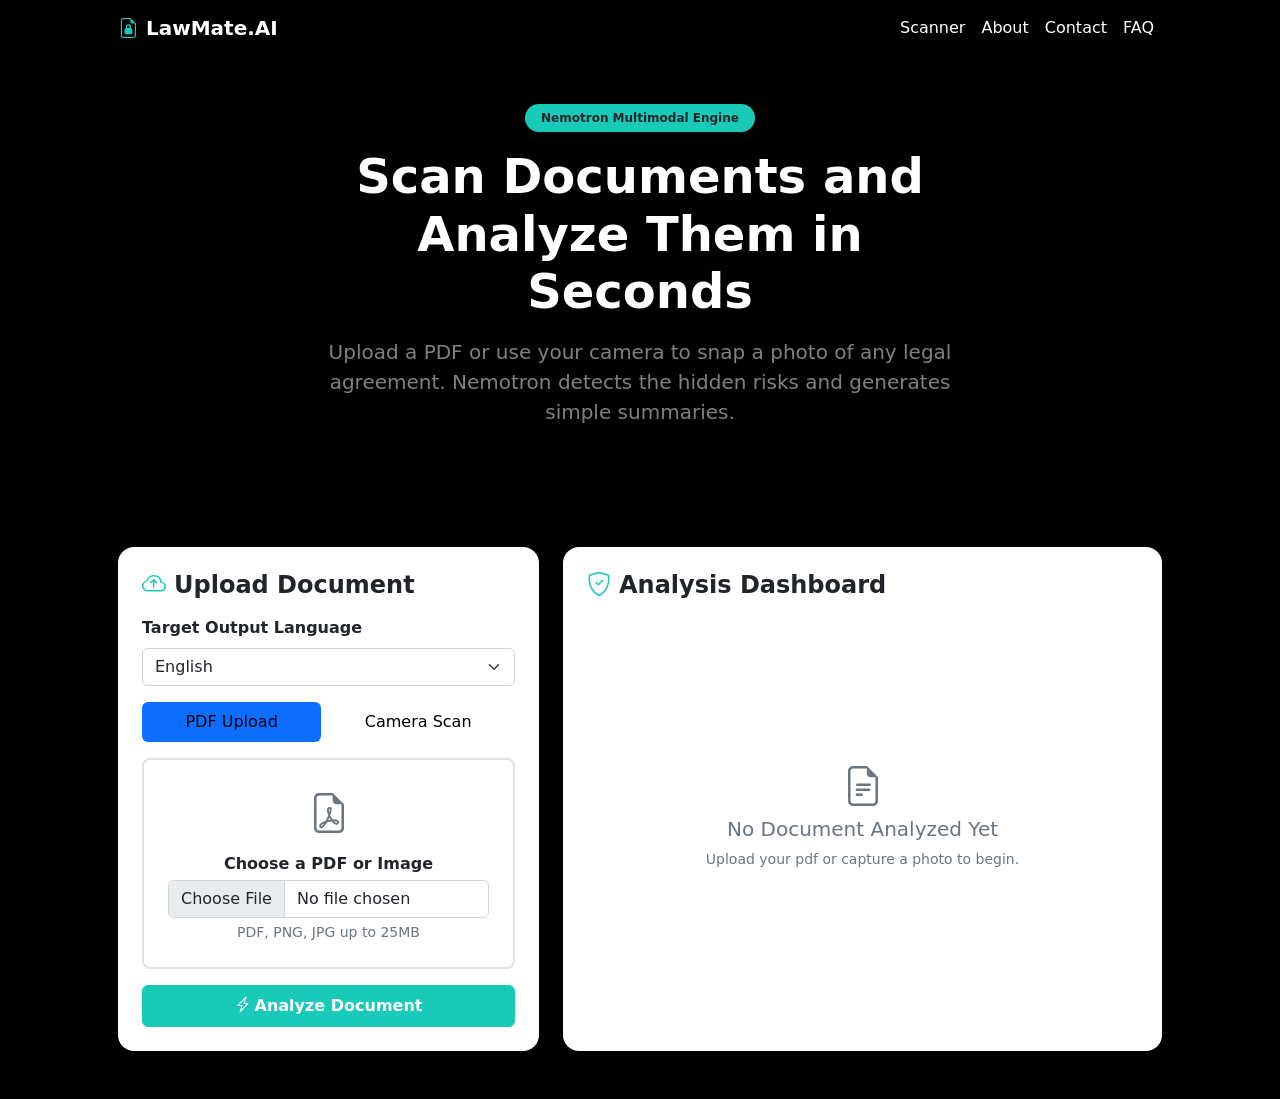
==== commit dfe516dc: "Update index.html" ====
--- a/index.html
+++ b/index.html
@@ -67,10 +67,10 @@
                                     <!-- Upload Options Tabs -->
                                     <ul class="nav nav-pills nav-fill mb-3" id="inputTab" role="tablist">
                                         <li class="nav-item" role="presentation">
-                                            <button class="nav-link active py-2" id="pdf-tab" data-bs-toggle="tab" data-bs-target="#pdf-tab-pane" type="button" role="tab">PDF Upload</button>
+                                            <button style="color:black;" class="nav-link active py-2" id="pdf-tab" data-bs-toggle="tab" data-bs-target="#pdf-tab-pane" type="button" role="tab">PDF Upload</button>
                                         </li>
                                         <li class="nav-item" role="presentation">
-                                            <button class="nav-link py-2" id="camera-tab" data-bs-toggle="tab" data-bs-target="#camera-tab-pane" type="button" role="tab">Camera Scan</button>
+                                            <button style="color:black;" class="nav-link py-2" id="camera-tab" data-bs-toggle="tab" data-bs-target="#camera-tab-pane" type="button" role="tab">Camera Scan</button>
                                         </li>
                                     </ul>
 
